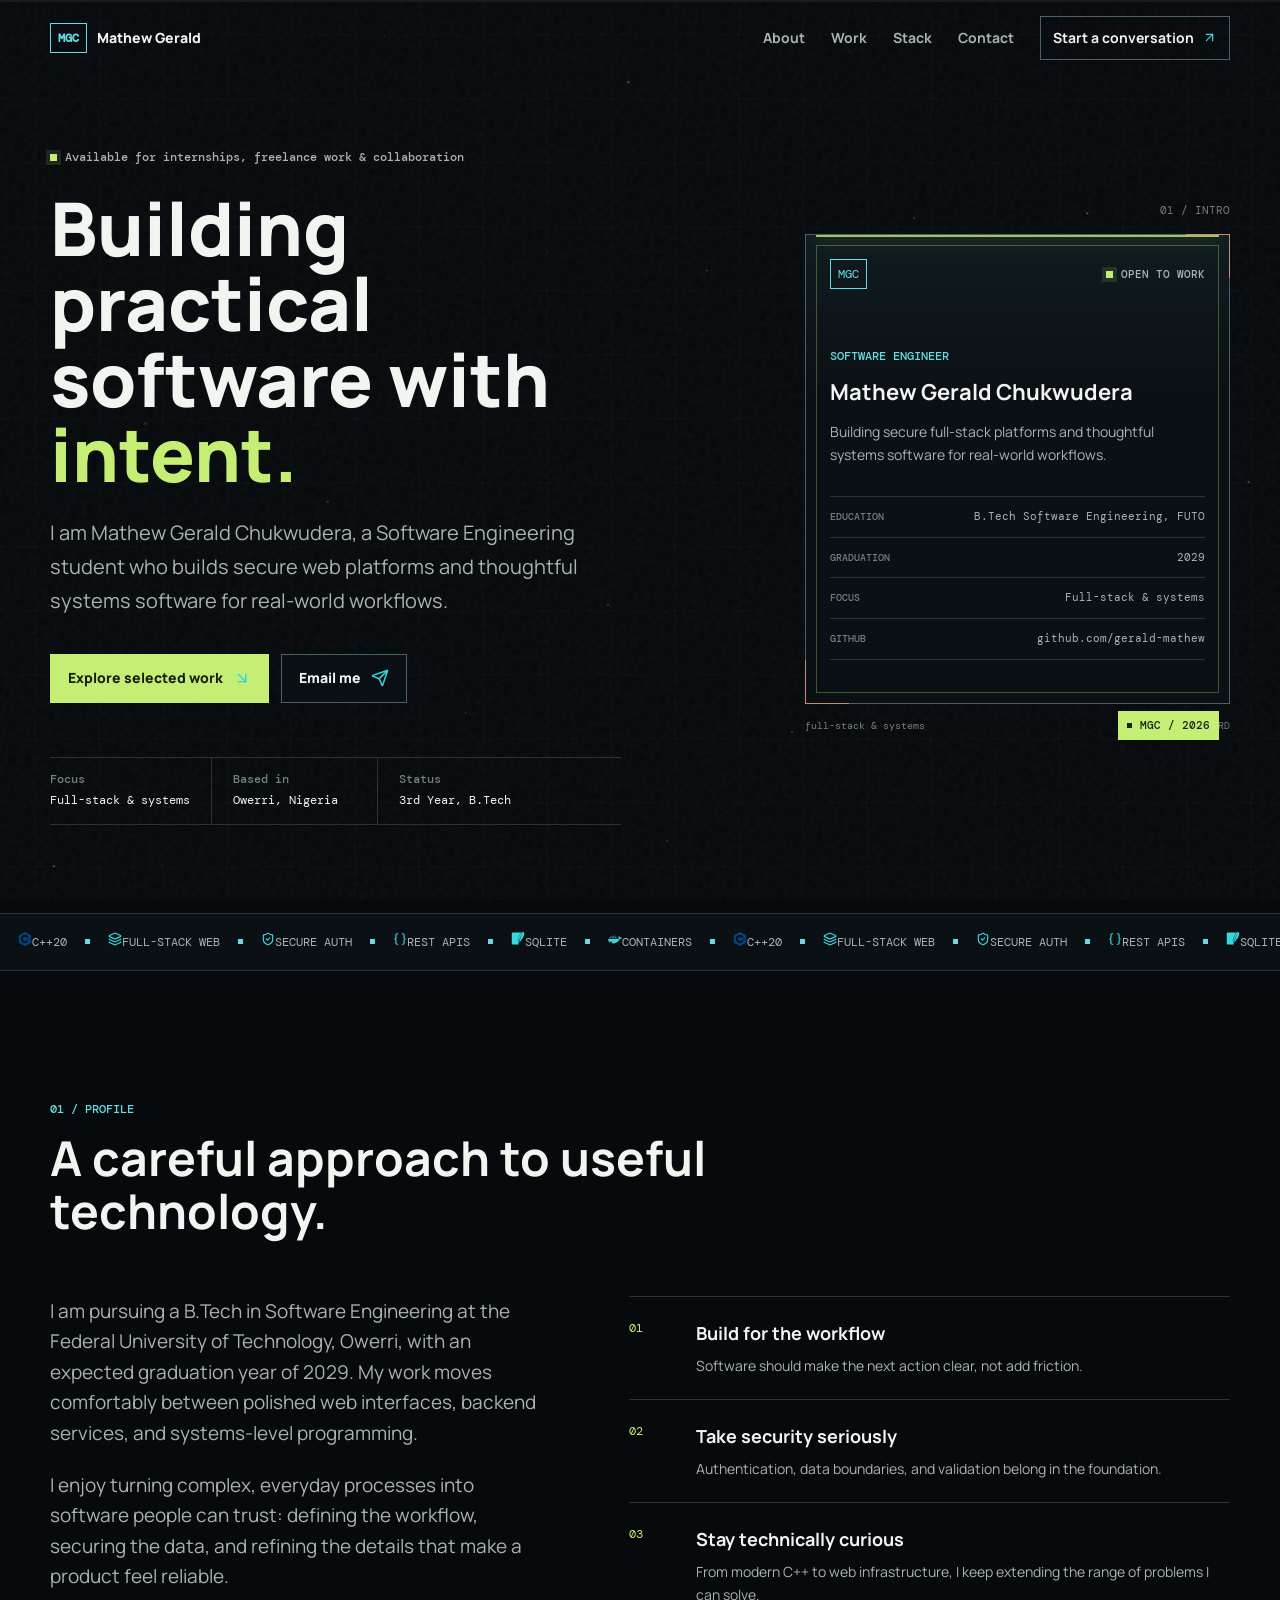
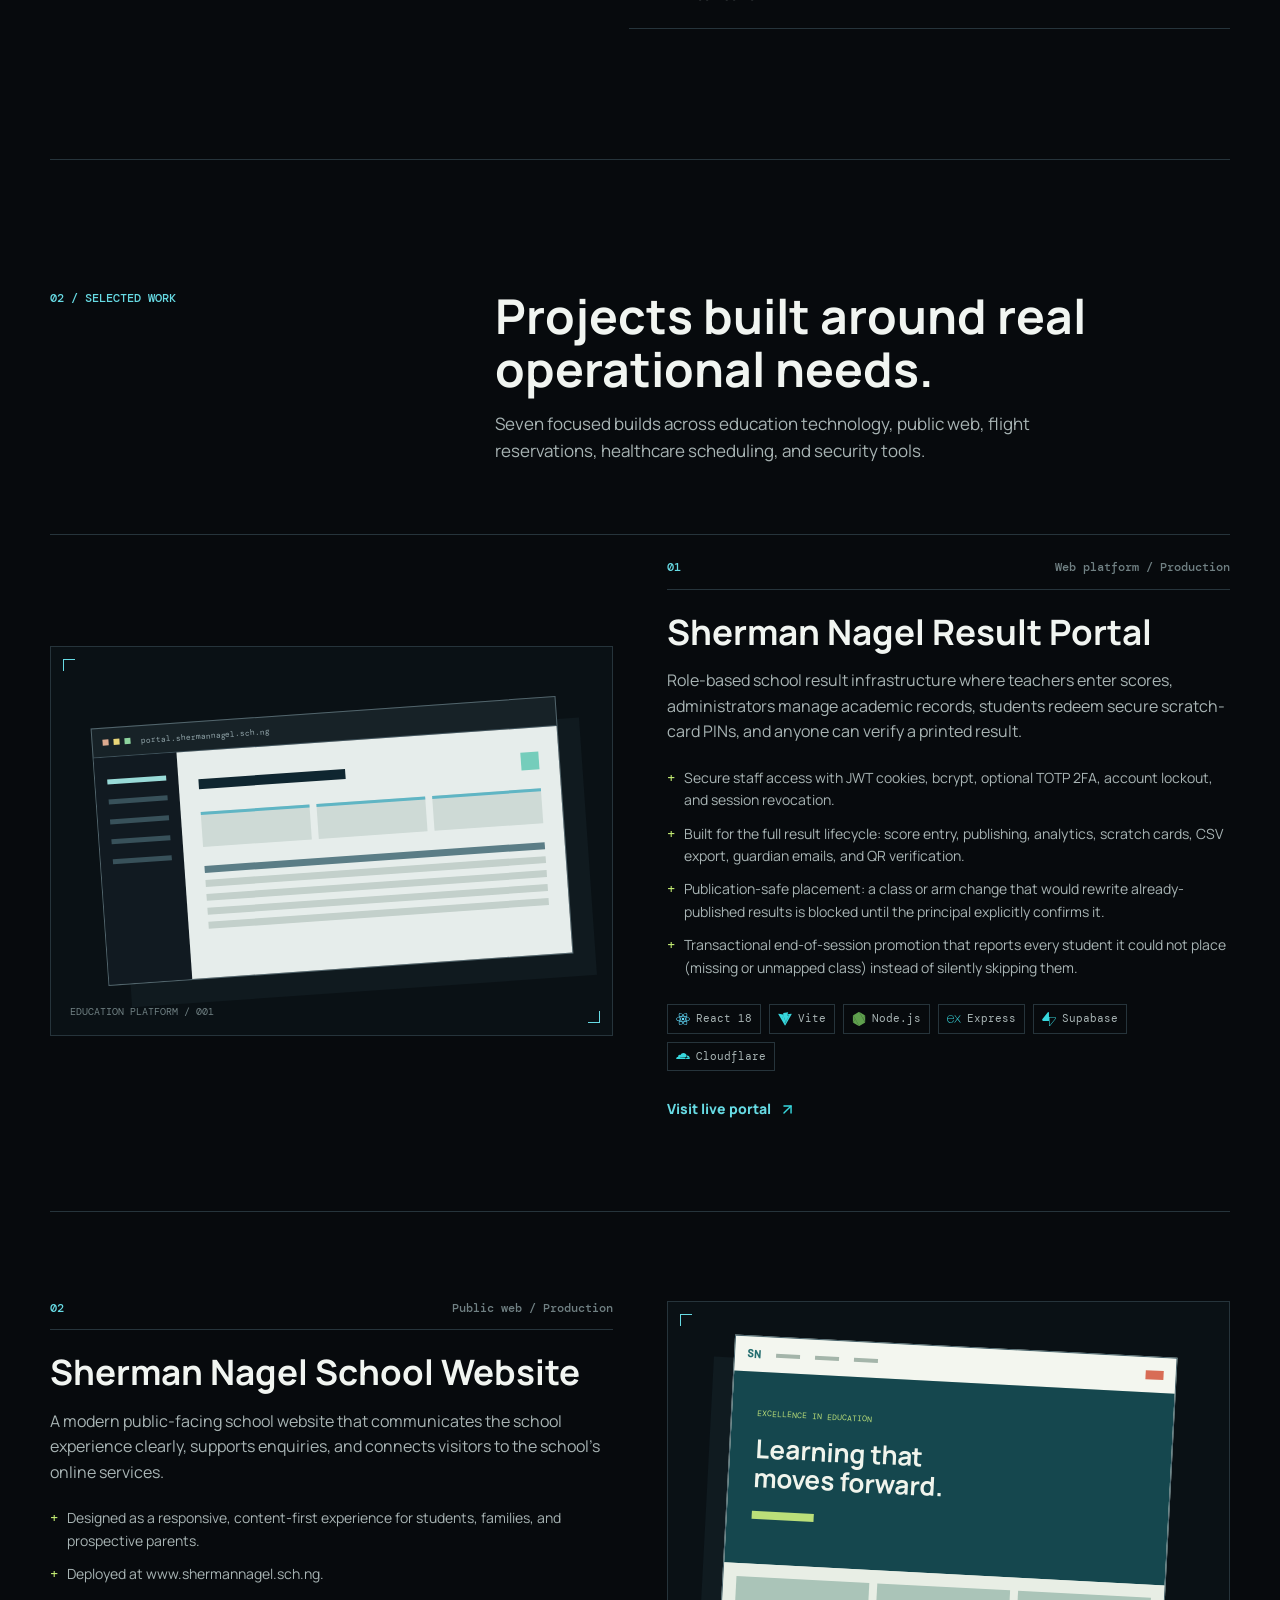
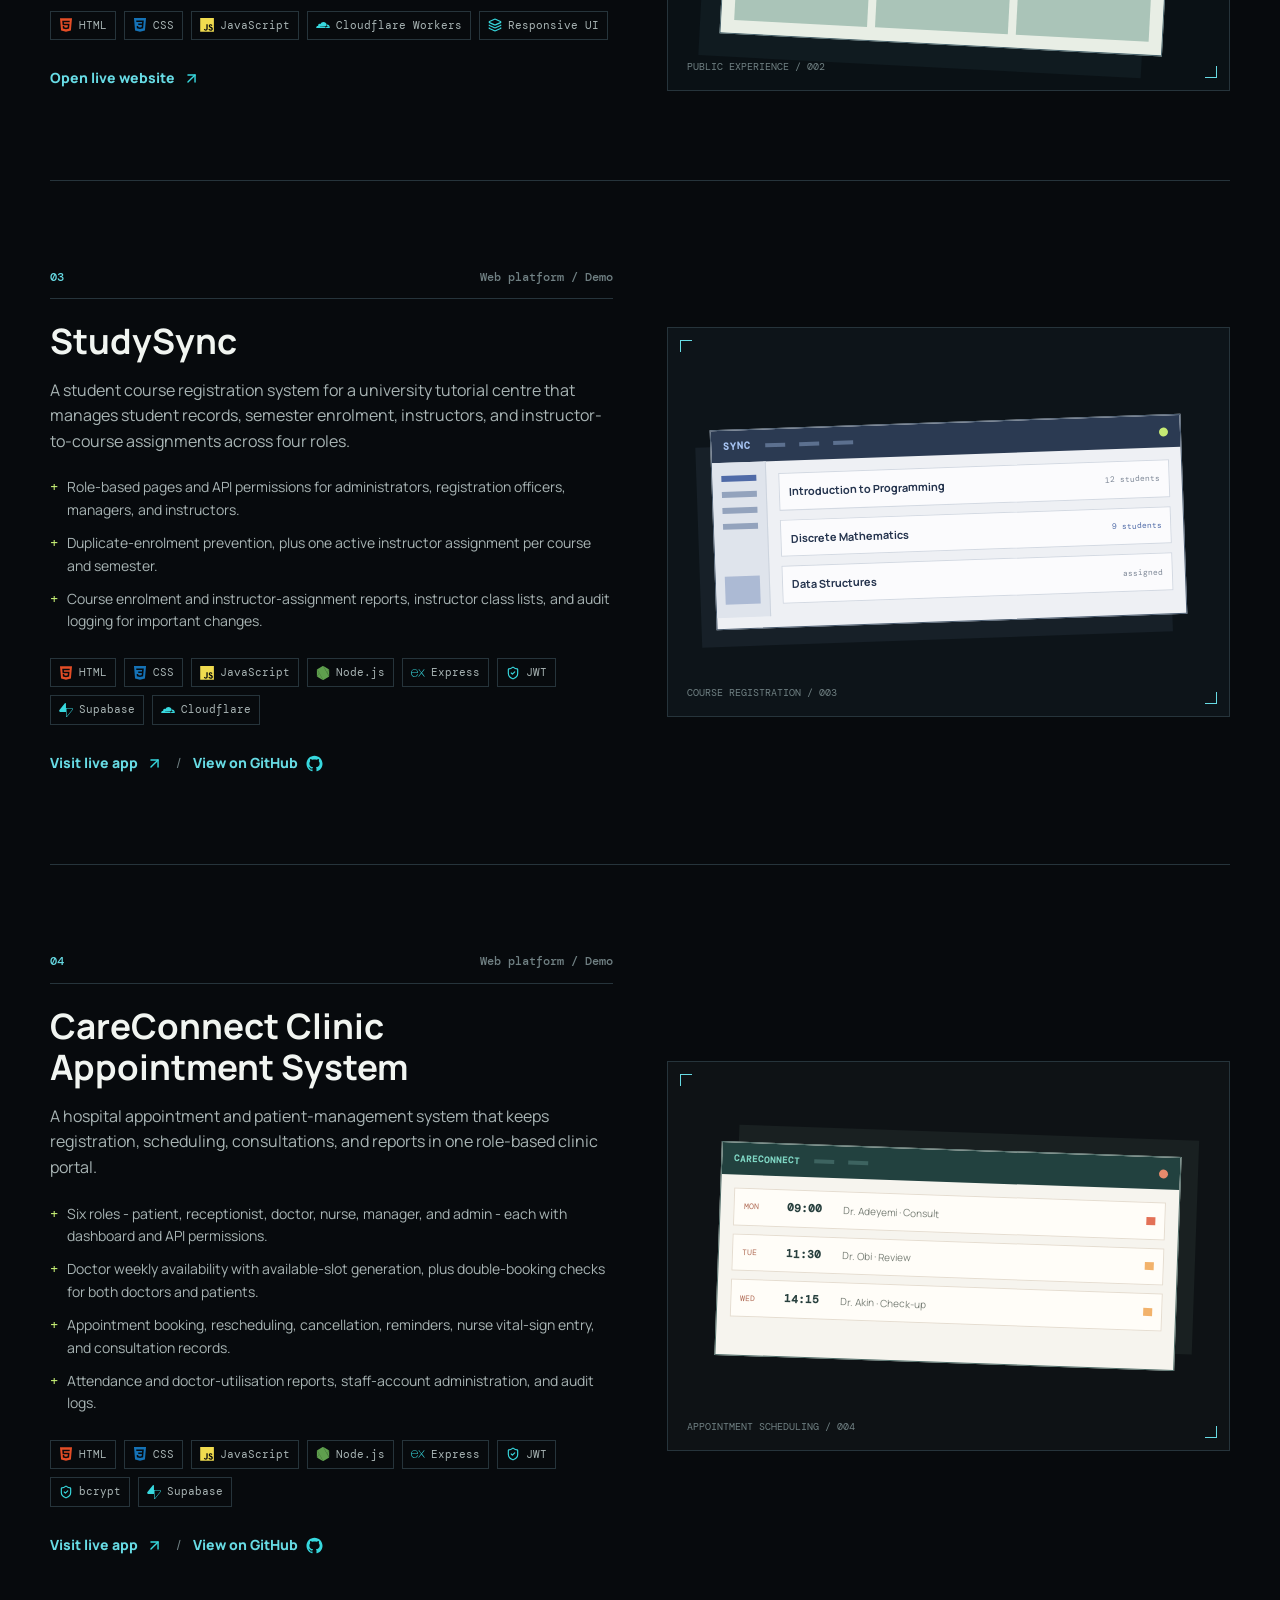
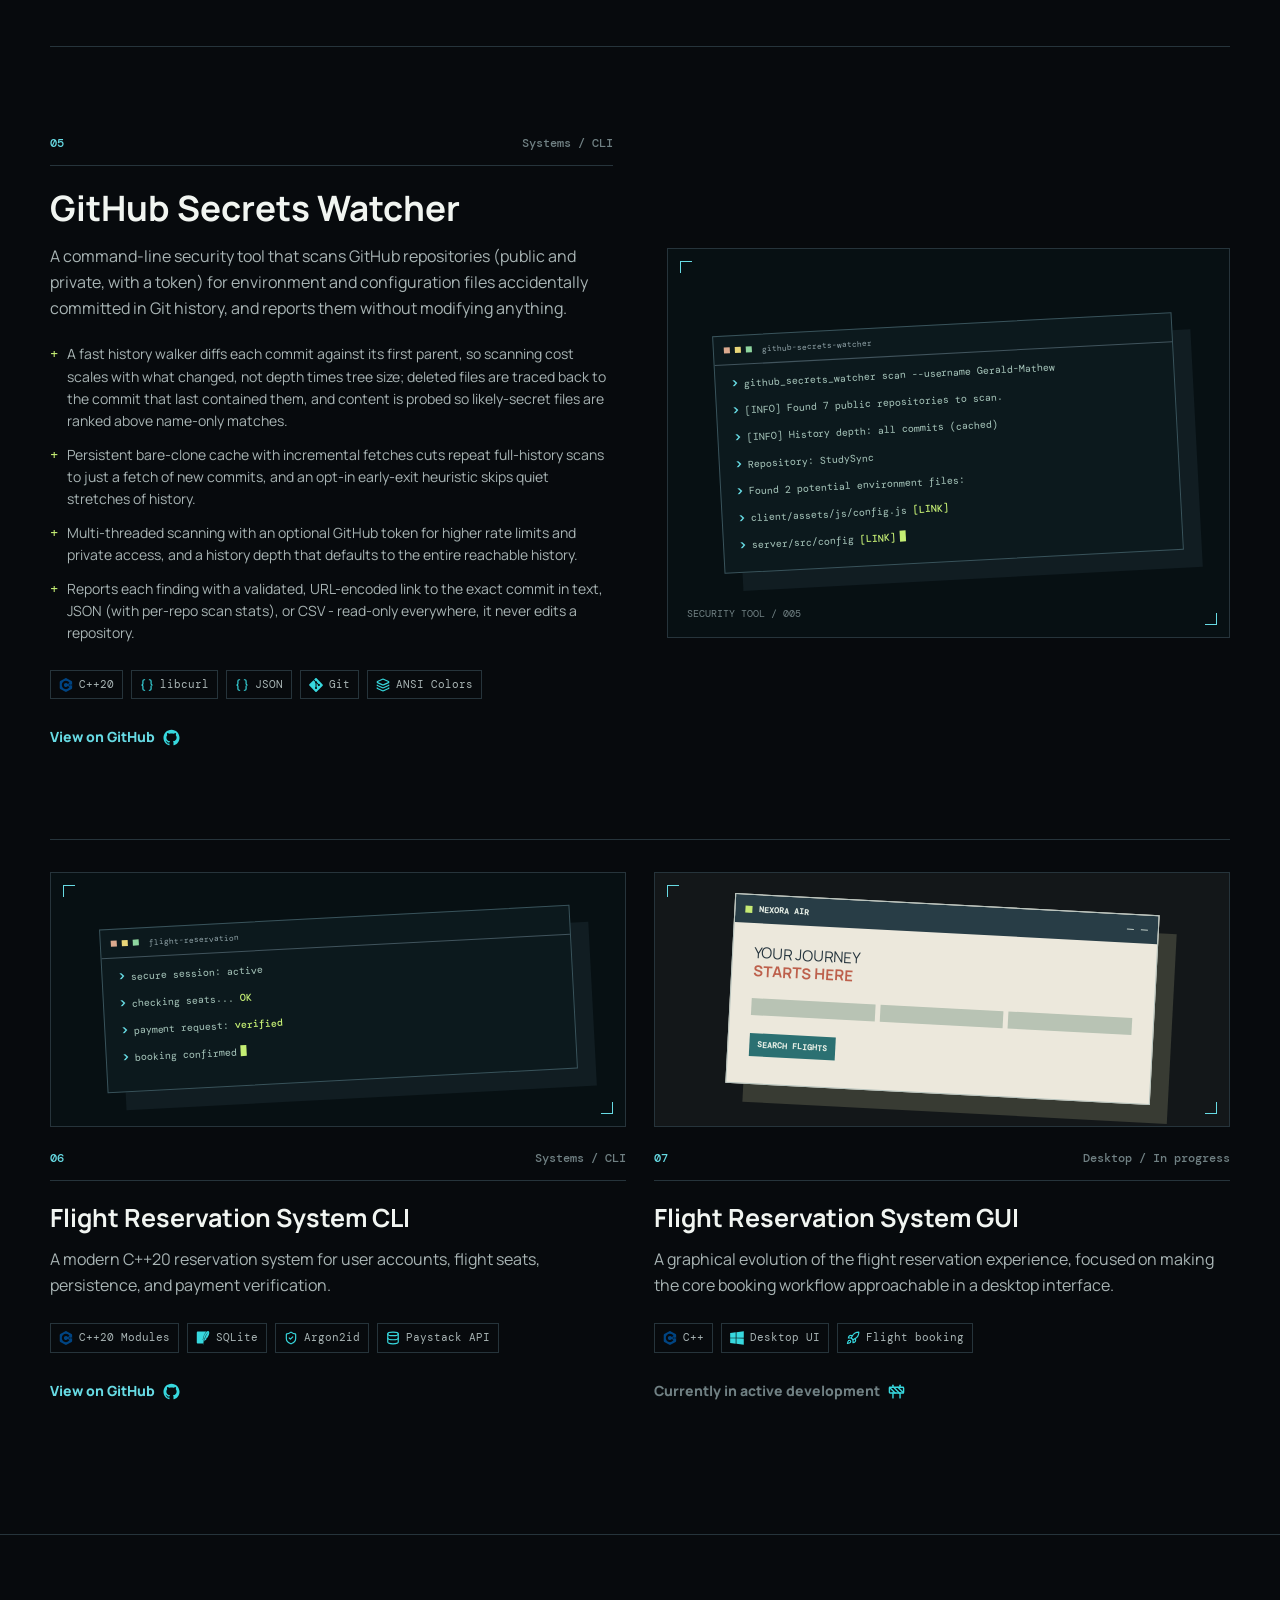
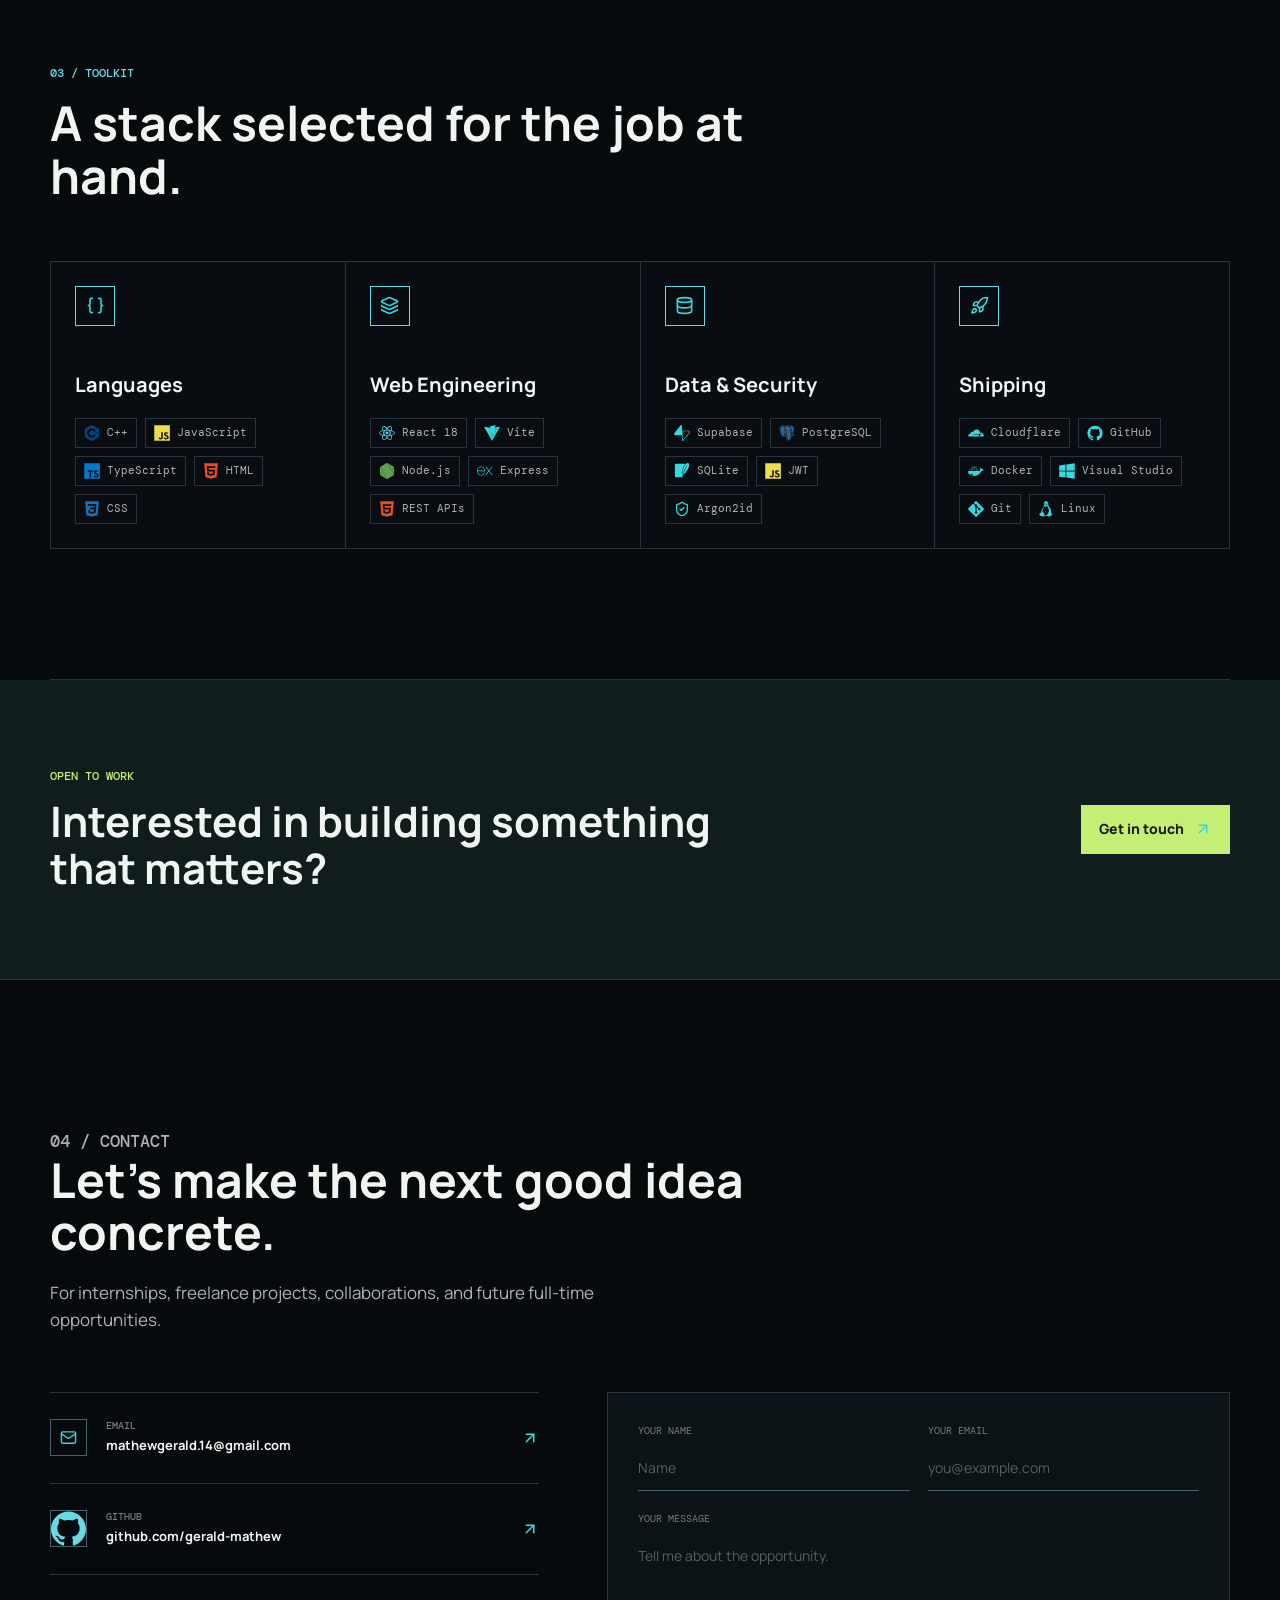
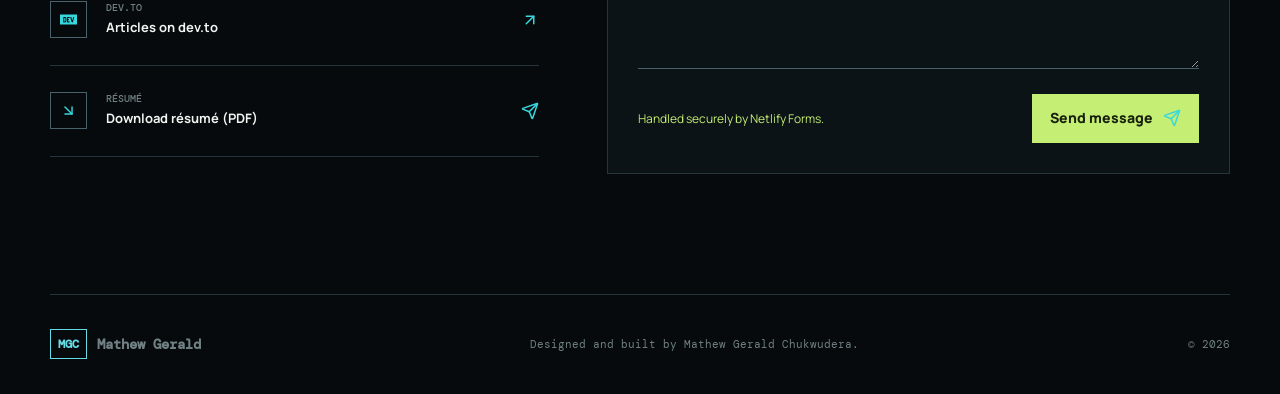
==== index.html @ 21192d13 "Use the full name in the author meta tag Set the author meta to Mathew Gerald Chukwudera across inde" ====
<!doctype html>
<html lang="en">
  <head>
    <title>Mathew Gerald Chukwudera | Software Engineer</title>
    <meta charset="UTF-8" />
    <meta name="viewport" content="width=device-width, initial-scale=1.0" />
    <meta name="description" content="Portfolio of Mathew Gerald Chukwudera, software engineering student and full-stack developer." />
    <meta name="theme-color" content="#070a0d" />
    <meta name="msapplication-TileColor" content="#070a0d">
    <meta name="author" content="Mathew Gerald Chukwudera">
    <meta name="robots" content="index,follow,max-image-preview:large">
    <meta name="keywords" content="Mathew Gerald, Mathew Gerald Chukwudera, Gerald Mathew, Gerald, Software Engineer, Full-Stack Developer, Web developer, Backend Developer, Frontend Developer, C++, JavaScript, TypeScript, React, Vite, Node.js, Express.js, PostgreSQL, Supabase, SQLite, Docker, Containers, HTML, CSS, Git, REST APIs, Portfolio, Resume, Contact, Nigeria, Owerri, FUTO">
    <meta property="og:site_name" content="Mathew Gerald">
    <meta property="og:type" content="website">
    <meta property="og:title" content="Mathew Gerald | Software Engineer">
    <meta property="og:description" content="Building fast, scalable and user-focused applications with modern technologies.">
    <meta property="og:url" content="https://gerald-mathew.netlify.app/">
    <meta name="application-name" content="Mathew Gerald">
    <meta name="apple-mobile-web-app-title" content="Mathew Gerald">
    <meta name="twitter:card" content="summary">
    <meta name="twitter:title" content="Mathew Gerald | Software Engineer">
    <meta name="twitter:description" content="Building fast, scalable and user-focused applications with modern technologies.">
    <link rel="preload" href="/assets/fonts/manrope-var.woff2" as="font" type="font/woff2" crossorigin />
    <link rel="preload" href="/assets/fonts/dm-mono-400.woff2" as="font" type="font/woff2" crossorigin />
    <link rel="stylesheet" href="/assets/style.css" />
    <link rel="icon" type="image/svg+xml" href="/assets/images/mgc-monogram.svg">
    <link rel="icon" type="image/x-icon" href="/assets/images/favicon.ico">
    <link rel="icon" type="image/png" sizes="32x32" href="/assets/images/favicon-32x32.png">
    <link rel="icon" type="image/png" sizes="16x16" href="/assets/images/favicon-16x16.png">
    <link rel="apple-touch-icon" sizes="180x180" href="/assets/images/apple-touch-icon.png">
    <link rel="manifest" href="site.webmanifest">
    <link rel="canonical" href="https://gerald-mathew.netlify.app/">
    <script type="application/ld+json">
    {
      "@context": "https://schema.org",
      "@graph": [
        {
          "@type": "WebSite",
          "@id": "https://gerald-mathew.netlify.app/#website",
          "url": "https://gerald-mathew.netlify.app/",
          "name": "Mathew Gerald",
          "alternateName": [
            "Mathew Gerald Chukwudera",
            "Gerald Mathew",
            "MGC",
            "Mathew Gerald Portfolio"
          ],
          "inLanguage": "en",
          "publisher": { "@id": "https://gerald-mathew.netlify.app/#person" }
        },
        {
          "@type": "ProfilePage",
          "@id": "https://gerald-mathew.netlify.app/#profilepage",
          "url": "https://gerald-mathew.netlify.app/",
          "name": "Mathew Gerald | Software Engineer",
          "isPartOf": { "@id": "https://gerald-mathew.netlify.app/#website" },
          "about": { "@id": "https://gerald-mathew.netlify.app/#person" },
          "mainEntity": { "@id": "https://gerald-mathew.netlify.app/#person" },
          "inLanguage": "en"
        },
        {
          "@type": "Person",
          "@id": "https://gerald-mathew.netlify.app/#person",
          "name": "Mathew Gerald Chukwudera",
          "alternateName": [ "Mathew Gerald", "Gerald Mathew", "MGC" ],
          "url": "https://gerald-mathew.netlify.app/",
          "jobTitle": "Full-Stack Web Developer",
          "description": "Full-stack web developer building fast, scalable, and user-focused web applications with modern technologies.",
          "email": "mailto:mathewgerald.14@gmail.com",
          "sameAs": [ "https://github.com/gerald-mathew", "https://dev.to/gerald-mathew" ],
          "knowsAbout": [
            "C++",
            "JavaScript",
            "TypeScript",
            "React",
            "Vite",
            "Node.js",
            "Express.js",
            "PostgreSQL",
            "Supabase",
            "Docker",
            "HTML",
            "CSS",
            "Git",
            "REST APIs"
          ]
        }
      ]
    }
    </script>
  </head>
  <body>
    <canvas class="signal-field" aria-hidden="true"></canvas>
    <div class="page-noise" aria-hidden="true"></div>
    <div class="scroll-progress" aria-hidden="true"><span></span></div>

    <header class="site-header" data-header>
      <nav class="nav-shell container" aria-label="Primary navigation">
        <a class="brand" href="#top">
          <span class="brand-mark">MGC</span><span class="brand-name">Mathew Gerald</span>
        </a>
        <button class="menu-toggle" type="button" aria-label="Open navigation" aria-expanded="false" aria-controls="nav-links" data-menu-toggle><img class="icon" src="/assets/icons/menu.svg" alt="" aria-hidden="true" /></button>
        <div class="nav-links" id="nav-links" data-nav-links>
          <a href="#about">About</a><a href="#work">Work</a><a href="#stack">Stack</a><a href="#contact">Contact</a>
          <a class="nav-cta" href="mailto:mathewgerald.14@gmail.com">Start a conversation <img class="icon" src="/assets/icons/arrow-up-right.svg" alt="" aria-hidden="true" /></a>
        </div>
      </nav>
    </header>

    <main id="top">
      <section class="hero container">
        <div class="hero-copy reveal">
          <p class="eyebrow"><span class="live-dot"></span> Available for internships, freelance work & collaboration</p>
          <h1>Building practical software with <span class="accent-text">intent.</span></h1>
          <p class="hero-lede">I am Mathew Gerald Chukwudera, a Software Engineering student who builds secure web platforms and thoughtful systems software for real-world workflows.</p>
          <div class="hero-actions">
            <a class="button button-primary" href="#work">Explore selected work <img class="icon" src="/assets/icons/arrow-down-right.svg" alt="" aria-hidden="true" /></a>
            <a class="button button-quiet" href="mailto:mathewgerald.14@gmail.com">Email me <img class="icon" src="/assets/icons/send.svg" alt="" aria-hidden="true" /></a>
          </div>
          <div class="hero-meta" aria-label="Professional summary">
            <div><span class="meta-label">Focus</span><span>Full-stack & systems</span></div>
            <div><span class="meta-label">Based in</span><span>Owerri, Nigeria</span></div>
            <div><span class="meta-label">Status</span><span>3rd Year, B.Tech</span></div>
          </div>
        </div>
        <div class="hero-visual reveal reveal-delay">
          <div class="visual-index" aria-hidden="true">01 / INTRO</div>
          <div class="profile-card">
            <div class="profile-card-top">
              <span class="profile-badge">MGC</span>
              <span class="profile-open"><span class="live-dot"></span> OPEN TO WORK</span>
            </div>
            <div class="profile-card-main">
              <p class="profile-role">SOFTWARE ENGINEER</p>
              <h2 class="profile-name">Mathew Gerald Chukwudera</h2>
              <p class="profile-desc">Building secure full-stack platforms and thoughtful systems software for real-world workflows.</p>
            </div>
            <dl class="profile-facts">
              <div><dt>EDUCATION</dt><dd>B.Tech Software Engineering, FUTO</dd></div>
              <div><dt>GRADUATION</dt><dd>2029</dd></div>
              <div><dt>FOCUS</dt><dd>Full-stack & systems</dd></div>
              <div><dt>GITHUB</dt><dd>github.com/gerald-mathew</dd></div>
            </dl>
            <span class="profile-scan" aria-hidden="true"></span>
          </div>
          <div class="profile-tag"><span class="tag-dot"></span> MGC / 2026</div>
          <div class="visual-caption" aria-hidden="true"><span>full-stack & systems</span><span>INTRO / CARD</span></div>
          <div class="signal-corner signal-corner-one" aria-hidden="true"></div><div class="signal-corner signal-corner-two" aria-hidden="true"></div>
        </div>
      </section>

      <section class="ticker" aria-label="Core skills">
        <div class="ticker-track">
          <span><img class="icon" src="/assets/icons/cplusplus-plain.svg" alt="" aria-hidden="true" />C++20</span><b></b><span><img class="icon" src="/assets/icons/layers-3.svg" alt="" aria-hidden="true" />FULL-STACK WEB</span><b></b><span><img class="icon" src="/assets/icons/shield-check.svg" alt="" aria-hidden="true" />SECURE AUTH</span><b></b><span><img class="icon" src="/assets/icons/braces.svg" alt="" aria-hidden="true" />REST APIS</span><b></b><span><img class="icon" src="/assets/icons/sqlite-plain.svg" alt="" aria-hidden="true" />SQLITE</span><b></b><span><img class="icon" src="/assets/icons/docker-plain.svg" alt="" aria-hidden="true" />CONTAINERS</span><b></b>
          <span><img class="icon" src="/assets/icons/cplusplus-plain.svg" alt="" aria-hidden="true" />C++20</span><b></b><span><img class="icon" src="/assets/icons/layers-3.svg" alt="" aria-hidden="true" />FULL-STACK WEB</span><b></b><span><img class="icon" src="/assets/icons/shield-check.svg" alt="" aria-hidden="true" />SECURE AUTH</span><b></b><span><img class="icon" src="/assets/icons/braces.svg" alt="" aria-hidden="true" />REST APIS</span><b></b><span><img class="icon" src="/assets/icons/sqlite-plain.svg" alt="" aria-hidden="true" />SQLITE</span><b></b><span><img class="icon" src="/assets/icons/docker-plain.svg" alt="" aria-hidden="true" />CONTAINERS</span><b></b>
        </div>
      </section>

      <section class="about section container" id="about">
        <div class="section-heading reveal"><p class="section-kicker">01 / PROFILE</p><h2>A careful approach to useful technology.</h2></div>
        <div class="about-grid">
          <div class="about-body reveal">
            <p>I am pursuing a B.Tech in Software Engineering at the Federal University of Technology, Owerri, with an expected graduation year of 2029. My work moves comfortably between polished web interfaces, backend services, and systems-level programming.</p>
            <p>I enjoy turning complex, everyday processes into software people can trust: defining the workflow, securing the data, and refining the details that make a product feel reliable.</p>
          </div>
          <div class="principles reveal reveal-delay">
            <article><span class="principle-number">01</span><h3>Build for the workflow</h3><p>Software should make the next action clear, not add friction.</p></article>
            <article><span class="principle-number">02</span><h3>Take security seriously</h3><p>Authentication, data boundaries, and validation belong in the foundation.</p></article>
            <article><span class="principle-number">03</span><h3>Stay technically curious</h3><p>From modern C++ to web infrastructure, I keep extending the range of problems I can solve.</p></article>
          </div>
        </div>
      </section>

      <section class="work section" id="work"><div class="container">
        <div class="section-heading work-heading reveal"><p class="section-kicker">02 / SELECTED WORK</p><h2>Projects built around real operational needs.</h2><p>Seven focused builds across education technology, public web, flight reservations, healthcare scheduling, and security tools.</p></div>
        <div class="project-list">
          <article class="project project-featured reveal">
            <div class="project-display portal-display" aria-hidden="true">
              <div class="browser-shell"><div class="browser-bar"><span></span><span></span><span></span><em>portal.shermannagel.sch.ng</em></div><div class="portal-screen"><div class="portal-side"><i></i><i></i><i></i><i></i><i></i></div><div class="portal-content"><div class="screen-heading"><span></span><b></b></div><div class="screen-metrics"><i></i><i></i><i></i></div><div class="screen-table"><i></i><i></i><i></i><i></i><i></i></div></div></div></div><span class="display-note">EDUCATION PLATFORM / 001</span>
            </div>
            <div class="project-copy">
              <div class="project-topline"><span>01</span><span>Web platform / Production</span></div><h3>Sherman Nagel Result Portal</h3>
              <p>Role-based school result infrastructure where teachers enter scores, administrators manage academic records, students redeem secure scratch-card PINs, and anyone can verify a printed result.</p>
              <ul class="project-points"><li>Secure staff access with JWT cookies, bcrypt, optional TOTP 2FA, account lockout, and session revocation.</li><li>Built for the full result lifecycle: score entry, publishing, analytics, scratch cards, CSV export, guardian emails, and QR verification.</li><li>Publication-safe placement: a class or arm change that would rewrite already-published results is blocked until the principal explicitly confirms it.</li><li>Transactional end-of-session promotion that reports every student it could not place (missing or unmapped class) instead of silently skipping them.</li></ul>
              <div class="tech-list"><span><img class="icon" src="/assets/icons/react-original.svg" alt="" aria-hidden="true" />React 18</span><span><img class="icon" src="/assets/icons/vitejs-plain.svg" alt="" aria-hidden="true" />Vite</span><span><img class="icon" src="/assets/icons/nodejs-plain.svg" alt="" aria-hidden="true" />Node.js</span><span><img class="icon" src="/assets/icons/express-original.svg" alt="" aria-hidden="true" />Express</span><span><img class="icon" src="/assets/icons/supabase-plain.svg" alt="" aria-hidden="true" />Supabase</span><span><img class="icon" src="/assets/icons/cloudflare-plain.svg" alt="" aria-hidden="true" />Cloudflare</span></div>
              <a class="project-link" href="https://portal.shermannagel.sch.ng" target="_blank" rel="noreferrer">Visit live portal <img class="icon" src="/assets/icons/arrow-up-right.svg" alt="" aria-hidden="true" /></a>
            </div>
          </article>

          <article class="project project-reverse reveal">
            <div class="project-copy">
              <div class="project-topline"><span>02</span><span>Public web / Production</span></div><h3>Sherman Nagel School Website</h3>
              <p>A modern public-facing school website that communicates the school experience clearly, supports enquiries, and connects visitors to the school's online services.</p>
              <ul class="project-points"><li>Designed as a responsive, content-first experience for students, families, and prospective parents.</li><li>Deployed at www.shermannagel.sch.ng.</li></ul>
              <div class="tech-list"><span><img class="icon" src="/assets/icons/html5-plain.svg" alt="" aria-hidden="true" />HTML</span><span><img class="icon" src="/assets/icons/css3-plain.svg" alt="" aria-hidden="true" />CSS</span><span><img class="icon" src="/assets/icons/javascript-plain.svg" alt="" aria-hidden="true" />JavaScript</span><span><img class="icon" src="/assets/icons/cloudflare-plain.svg" alt="" aria-hidden="true" />Cloudflare Workers</span><span><img class="icon" src="/assets/icons/layers-3.svg" alt="" aria-hidden="true" />Responsive UI</span></div>
              <a class="project-link" href="https://www.shermannagel.sch.ng" target="_blank" rel="noreferrer">Open live website <img class="icon" src="/assets/icons/arrow-up-right.svg" alt="" aria-hidden="true" /></a>
            </div>
            <div class="project-display website-display" aria-hidden="true"><div class="site-window"><div class="site-nav"><b>SN</b><i></i><i></i><i></i><span></span></div><div class="site-hero-ui"><small>EXCELLENCE IN EDUCATION</small><strong>Learning that<br />moves forward.</strong><em></em></div><div class="site-cards"><i></i><i></i><i></i></div></div><span class="display-note">PUBLIC EXPERIENCE / 002</span>
            </div>
          </article>

          <article class="project project-reverse reveal">
            <div class="project-copy">
              <div class="project-topline"><span>03</span><span>Web platform / Demo</span></div><h3>StudySync</h3>
              <p>A student course registration system for a university tutorial centre that manages student records, semester enrolment, instructors, and instructor-to-course assignments across four roles.</p>
              <ul class="project-points"><li>Role-based pages and API permissions for administrators, registration officers, managers, and instructors.</li><li>Duplicate-enrolment prevention, plus one active instructor assignment per course and semester.</li><li>Course enrolment and instructor-assignment reports, instructor class lists, and audit logging for important changes.</li></ul>
              <div class="tech-list"><span><img class="icon" src="/assets/icons/html5-plain.svg" alt="" aria-hidden="true" />HTML</span><span><img class="icon" src="/assets/icons/css3-plain.svg" alt="" aria-hidden="true" />CSS</span><span><img class="icon" src="/assets/icons/javascript-plain.svg" alt="" aria-hidden="true" />JavaScript</span><span><img class="icon" src="/assets/icons/nodejs-plain.svg" alt="" aria-hidden="true" />Node.js</span><span><img class="icon" src="/assets/icons/express-original.svg" alt="" aria-hidden="true" />Express</span><span><img class="icon" src="/assets/icons/shield-check.svg" alt="" aria-hidden="true" />JWT</span><span><img class="icon" src="/assets/icons/supabase-plain.svg" alt="" aria-hidden="true" />Supabase</span><span><img class="icon" src="/assets/icons/cloudflare-plain.svg" alt="" aria-hidden="true" />Cloudflare</span></div>
              <div class="project-links">
                <a class="project-link" href="https://studysync.gerald-mathew.workers.dev" target="_blank" rel="noreferrer">Visit live app <img class="icon" src="/assets/icons/arrow-up-right.svg" alt="" aria-hidden="true" /></a>
                <a class="project-link" href="https://github.com/gerald-mathew/studysync" target="_blank" rel="noreferrer">View on GitHub <img class="icon" src="/assets/icons/github-original.svg" alt="" aria-hidden="true" /></a>
              </div>
            </div>
            <div class="project-display studysync-display" aria-hidden="true">
              <div class="course-window">
                <div class="course-top"><span>SYNC</span><i></i><i></i><i></i><em></em></div>
                <div class="course-body">
                  <div class="course-side"><i></i><i></i><i></i><i></i><i></i></div>
                  <div class="course-list">
                    <div><b>Introduction to Programming</b><em>12 students</em></div>
                    <div><b>Discrete Mathematics</b><em>9 students</em></div>
                    <div><b>Data Structures</b><em>assigned</em></div>
                  </div>
                </div>
              </div>
              <span class="display-note">COURSE REGISTRATION / 003</span>
            </div>
          </article>

          <article class="project project-reverse reveal reveal-delay">
            <div class="project-copy">
              <div class="project-topline"><span>04</span><span>Web platform / Demo</span></div><h3>CareConnect Clinic Appointment System</h3>
              <p>A hospital appointment and patient-management system that keeps registration, scheduling, consultations, and reports in one role-based clinic portal.</p>
              <ul class="project-points"><li>Six roles - patient, receptionist, doctor, nurse, manager, and admin - each with dashboard and API permissions.</li><li>Doctor weekly availability with available-slot generation, plus double-booking checks for both doctors and patients.</li><li>Appointment booking, rescheduling, cancellation, reminders, nurse vital-sign entry, and consultation records.</li><li>Attendance and doctor-utilisation reports, staff-account administration, and audit logs.</li></ul>
              <div class="tech-list"><span><img class="icon" src="/assets/icons/html5-plain.svg" alt="" aria-hidden="true" />HTML</span><span><img class="icon" src="/assets/icons/css3-plain.svg" alt="" aria-hidden="true" />CSS</span><span><img class="icon" src="/assets/icons/javascript-plain.svg" alt="" aria-hidden="true" />JavaScript</span><span><img class="icon" src="/assets/icons/nodejs-plain.svg" alt="" aria-hidden="true" />Node.js</span><span><img class="icon" src="/assets/icons/express-original.svg" alt="" aria-hidden="true" />Express</span><span><img class="icon" src="/assets/icons/shield-check.svg" alt="" aria-hidden="true" />JWT</span><span><img class="icon" src="/assets/icons/shield-check.svg" alt="" aria-hidden="true" />bcrypt</span><span><img class="icon" src="/assets/icons/supabase-plain.svg" alt="" aria-hidden="true" />Supabase</span></div>
              <div class="project-links">
                <a class="project-link" href="https://ccas-website.gerald-mathew.workers.dev" target="_blank" rel="noreferrer">Visit live app <img class="icon" src="/assets/icons/arrow-up-right.svg" alt="" aria-hidden="true" /></a>
                <a class="project-link" href="https://github.com/gerald-mathew/ccas-website" target="_blank" rel="noreferrer">View on GitHub <img class="icon" src="/assets/icons/github-original.svg" alt="" aria-hidden="true" /></a>
              </div>
            </div>
            <div class="project-display careconnect-display" aria-hidden="true">
              <div class="clinic-window">
                <div class="clinic-top"><span>CARECONNECT</span><i></i><i></i><em></em></div>
                <div class="clinic-body">
                  <div class="clinic-slot"><small>MON</small><b>09:00</b><em>Dr. Adeyemi · Consult</em><i></i></div>
                  <div class="clinic-slot"><small>TUE</small><b>11:30</b><em>Dr. Obi · Review</em><i></i></div>
                  <div class="clinic-slot"><small>WED</small><b>14:15</b><em>Dr. Akin · Check-up</em><i></i></div>
                </div>
              </div>
              <span class="display-note">APPOINTMENT SCHEDULING / 004</span>
            </div>
          </article>

          <article class="project project-reverse reveal">
            <div class="project-copy">
              <div class="project-topline"><span>05</span><span>Systems / CLI</span></div><h3>GitHub Secrets Watcher</h3>
              <p>A command-line security tool that scans GitHub repositories (public and private, with a token) for environment and configuration files accidentally committed in Git history, and reports them without modifying anything.</p>
              <ul class="project-points"><li>A fast history walker diffs each commit against its first parent, so scanning cost scales with what changed, not depth times tree size; deleted files are traced back to the commit that last contained them, and content is probed so likely-secret files are ranked above name-only matches.</li><li>Persistent bare-clone cache with incremental fetches cuts repeat full-history scans to just a fetch of new commits, and an opt-in early-exit heuristic skips quiet stretches of history.</li><li>Multi-threaded scanning with an optional GitHub token for higher rate limits and private access, and a history depth that defaults to the entire reachable history.</li><li>Reports each finding with a validated, URL-encoded link to the exact commit in text, JSON (with per-repo scan stats), or CSV - read-only everywhere, it never edits a repository.</li></ul>
              <div class="tech-list"><span><img class="icon" src="/assets/icons/cplusplus-plain.svg" alt="" aria-hidden="true" />C++20</span><span><img class="icon" src="/assets/icons/braces.svg" alt="" aria-hidden="true" />libcurl</span><span><img class="icon" src="/assets/icons/braces.svg" alt="" aria-hidden="true" />JSON</span><span><img class="icon" src="/assets/icons/git-plain.svg" alt="" aria-hidden="true" />Git</span><span><img class="icon" src="/assets/icons/layers-3.svg" alt="" aria-hidden="true" />ANSI Colors</span></div>
              <a class="project-link" href="https://github.com/gerald-mathew/github-secrets-watcher" target="_blank" rel="noreferrer">View on GitHub <img class="icon" src="/assets/icons/github-original.svg" alt="" aria-hidden="true" /></a>
            </div>
            <div class="project-display cli-display" aria-hidden="true">
              <div class="terminal-window">
                <div class="terminal-bar"><span></span><span></span><span></span><em>github-secrets-watcher</em></div>
                <p><b>></b> github_secrets_watcher scan --username Gerald-Mathew</p>
                <p><b>></b> [INFO] Found 7 public repositories to scan.</p>
                <p><b>></b> [INFO] History depth: all commits (cached)</p>
                <p><b>></b> Repository: StudySync</p>
                <p><b>></b>   Found 2 potential environment files:</p>
                <p><b>></b>     client/assets/js/config.js <strong>[LINK]</strong></p>
                <p><b>></b>     server/src/config <strong>[LINK]</strong><span class="cursor"></span></p>
              </div>
              <span class="display-note">SECURITY TOOL / 005</span>
            </div>
          </article>

          <div class="project-pair">
            <article class="project compact-project reveal">
              <div class="project-display cli-display" aria-hidden="true">
                <div class="terminal-window">
                  <div class="terminal-bar"><span></span><span></span><span></span><em>flight-reservation</em></div>
                  <p><b>></b> secure session: active</p>
                  <p><b>></b> checking seats... <strong>OK</strong></p>
                  <p><b>></b> payment request: <strong>verified</strong></p>
                  <p><b>></b> booking confirmed<span class="cursor"></span></p>
                </div>
              </div>
              <div class="project-copy">
                <div class="project-topline"><span>06</span><span>Systems / CLI</span></div>
                <h3>Flight Reservation System CLI</h3>
                <p>A modern C++20 reservation system for user accounts, flight seats, persistence, and payment verification.</p>
                <div class="tech-list"><span><img class="icon" src="/assets/icons/cplusplus-plain.svg" alt="" aria-hidden="true" />C++20 Modules</span><span><img class="icon" src="/assets/icons/sqlite-plain.svg" alt="" aria-hidden="true" />SQLite</span><span><img class="icon" src="/assets/icons/shield-check.svg" alt="" aria-hidden="true" />Argon2id</span><span><img class="icon" src="/assets/icons/database.svg" alt="" aria-hidden="true" />Paystack API</span></div>
                <a class="project-link" href="https://github.com/gerald-mathew/FlightReservation-CLI" target="_blank" rel="noreferrer">View on GitHub <img class="icon" src="/assets/icons/github-original.svg" alt="" aria-hidden="true" /></a>
              </div>
            </article>

            <article class="project compact-project reveal reveal-delay">
              <div class="project-display gui-display" aria-hidden="true">
                <div class="app-window">
                  <div class="app-titlebar"><span></span><b>NEXORA AIR</b><i></i><i></i></div>
                  <div class="app-content"><p>YOUR JOURNEY<br /><strong>STARTS HERE</strong></p><div><i></i><i></i><i></i></div><b>SEARCH FLIGHTS</b></div>
                </div>
              </div>
              <div class="project-copy">
                <div class="project-topline"><span>07</span><span>Desktop / In progress</span></div>
                <h3>Flight Reservation System GUI</h3>
                <p>A graphical evolution of the flight reservation experience, focused on making the core booking workflow approachable in a desktop interface.</p>
                <div class="tech-list"><span><img class="icon" src="/assets/icons/cplusplus-plain.svg" alt="" aria-hidden="true" />C++</span><span><img class="icon" src="/assets/icons/windows8-original.svg" alt="" aria-hidden="true" />Desktop UI</span><span><img class="icon" src="/assets/icons/rocket.svg" alt="" aria-hidden="true" />Flight booking</span></div>
                <span class="project-link project-link-muted">Currently in active development <img class="icon" src="/assets/icons/construction.svg" alt="" aria-hidden="true" /></span>
              </div>
            </article>
          </div>
        </div>
        </div>
      </section>

      <section class="stack section container" id="stack">
        <div class="section-heading reveal"><p class="section-kicker">03 / TOOLKIT</p><h2>A stack selected for the job at hand.</h2></div>
        <div class="stack-grid">
          <article class="skill-group reveal"><div class="skill-icon"><img class="icon" src="/assets/icons/braces.svg" alt="" aria-hidden="true" /></div><h3>Languages</h3><div class="skill-tags" aria-label="Languages"><span><img class="icon" src="/assets/icons/cplusplus-plain.svg" alt="" aria-hidden="true" />C++</span><span><img class="icon" src="/assets/icons/javascript-plain.svg" alt="" aria-hidden="true" />JavaScript</span><span><img class="icon" src="/assets/icons/typescript-plain.svg" alt="" aria-hidden="true" />TypeScript</span><span><img class="icon" src="/assets/icons/html5-plain.svg" alt="" aria-hidden="true" />HTML</span><span><img class="icon" src="/assets/icons/css3-plain.svg" alt="" aria-hidden="true" />CSS</span></div></article>
          <article class="skill-group reveal reveal-delay"><div class="skill-icon"><img class="icon" src="/assets/icons/layers-3.svg" alt="" aria-hidden="true" /></div><h3>Web Engineering</h3><div class="skill-tags" aria-label="Web engineering technologies"><span><img class="icon" src="/assets/icons/react-original.svg" alt="" aria-hidden="true" />React 18</span><span><img class="icon" src="/assets/icons/vitejs-plain.svg" alt="" aria-hidden="true" />Vite</span><span><img class="icon" src="/assets/icons/nodejs-plain.svg" alt="" aria-hidden="true" />Node.js</span><span><img class="icon" src="/assets/icons/express-original.svg" alt="" aria-hidden="true" />Express</span><span><img class="icon" src="/assets/icons/html5-plain.svg" alt="" aria-hidden="true" />REST APIs</span></div></article>
          <article class="skill-group reveal reveal-delay-2"><div class="skill-icon"><img class="icon" src="/assets/icons/database.svg" alt="" aria-hidden="true" /></div><h3>Data & Security</h3><div class="skill-tags" aria-label="Data and security technologies"><span><img class="icon" src="/assets/icons/supabase-plain.svg" alt="" aria-hidden="true" />Supabase</span><span><img class="icon" src="/assets/icons/postgresql-plain.svg" alt="" aria-hidden="true" />PostgreSQL</span><span><img class="icon" src="/assets/icons/sqlite-plain.svg" alt="" aria-hidden="true" />SQLite</span><span><img class="icon" src="/assets/icons/javascript-plain.svg" alt="" aria-hidden="true" />JWT</span><span><img class="icon" src="/assets/icons/shield-check.svg" alt="" aria-hidden="true" />Argon2id</span></div></article>
          <article class="skill-group reveal reveal-delay-3"><div class="skill-icon"><img class="icon" src="/assets/icons/rocket.svg" alt="" aria-hidden="true" /></div><h3>Shipping</h3><div class="skill-tags" aria-label="Shipping tools"><span><img class="icon" src="/assets/icons/cloudflare-plain.svg" alt="" aria-hidden="true" />Cloudflare</span><span><img class="icon" src="/assets/icons/github-original.svg" alt="" aria-hidden="true" />GitHub</span><span><img class="icon" src="/assets/icons/docker-plain.svg" alt="" aria-hidden="true" />Docker</span><span><img class="icon" src="/assets/icons/windows8-original.svg" alt="" aria-hidden="true" />Visual Studio</span><span><img class="icon" src="/assets/icons/git-plain.svg" alt="" aria-hidden="true" />Git</span><span><img class="icon" src="/assets/icons/linux-plain.svg" alt="" aria-hidden="true" />Linux</span></div></article>
        </div>
      </section>

      <section class="availability">
        <div class="container availability-inner reveal">
          <div><span class="availability-marker">OPEN TO WORK</span><h2>Interested in building something that matters?</h2></div>
          <a class="button button-primary" href="mailto:mathewgerald.14@gmail.com?subject=Let%27s%20work%20together">Get in touch <img class="icon" src="/assets/icons/arrow-up-right.svg" alt="" aria-hidden="true" /></a>
        </div>
      </section>

      <section class="contact section container" id="contact">
        <div class="contact-heading reveal">
          <p class="section-kicker">04 / CONTACT</p><h2>Let's make the next good idea concrete.</h2>
          <p>For internships, freelance projects, collaborations, and future full-time opportunities.</p>
        </div>
        <div class="contact-layout">
          <div class="contact-options reveal">
            <a class="contact-option" href="mailto:mathewgerald.14@gmail.com"><span><img class="icon" src="/assets/icons/mail.svg" alt="" aria-hidden="true" /></span><div><small>EMAIL</small><strong>mathewgerald.14@gmail.com</strong></div><img class="icon" src="/assets/icons/arrow-up-right.svg" alt="" aria-hidden="true" /></a>
            <a class="contact-option" href="https://github.com/gerald-mathew" target="_blank" rel="noreferrer"><span><svg xmlns="http://www.w3.org/2000/svg" viewBox="0 0 24 24" fill="currentColor">
              <path d="M12 .297c-6.63 0-12 5.373-12 12 0 5.303 3.438 9.8 8.205 11.385.6.113.82-.258.82-.577 0-.285-.01-1.04-.015-2.04-3.338.724-4.042-1.61-4.042-1.61-.546-1.387-1.333-1.756-1.333-1.756 -1.089-.745.084-.729.084-.729 1.205.084 1.84 1.237 1.84 1.237 1.07 1.835 2.809 1.305 3.495.998 .108-.776.418-1.305.762-1.605-2.665-.3-5.466-1.332-5.466-5.93 0-1.31.465-2.38 1.235-3.22 -.135-.303-.54-1.523.105-3.176 0 0 1.005-.322 3.3 1.23.96-.267 1.98-.399 3-.405 1.02.006 2.04.138 3 .405 2.28-1.552 3.285-1.23 3.285-1.23.645 1.653.24 2.873.12 3.176 .765.84 1.23 1.91 1.23 3.22 0 4.61-2.805 5.625-5.475 5.92.435.375.81 1.102.81 2.222 0 1.606-.015 2.896-.015 3.286 0 .315.21.69.825.57C20.565 22.092 24 17.592 24 12.297 c0-6.627-5.373-12-12-12"/>
            </svg></span><div><small>GITHUB</small><strong>github.com/gerald-mathew</strong></div><img class="icon" src="/assets/icons/arrow-up-right.svg" alt="" aria-hidden="true" /></a>
            <a class="contact-option" href="https://dev.to/gerald-mathew" target="_blank" rel="noreferrer"><span><img class="icon" src="/assets/icons/devdotto.svg" alt="" aria-hidden="true" /></span><div><small>DEV.TO</small><strong>Articles on dev.to</strong></div><img class="icon" src="/assets/icons/arrow-up-right.svg" alt="" aria-hidden="true" /></a>
            <a class="contact-option" href="/assets/resume.pdf" download><span><img class="icon" src="/assets/icons/arrow-down-right.svg" alt="" aria-hidden="true" /></span><div><small>RÉSUMÉ</small><strong>Download résumé (PDF)</strong></div><img class="icon" src="/assets/icons/send.svg" alt="" aria-hidden="true" /></a>
          </div>
          <form class="contact-form reveal reveal-delay" name="contact" method="POST" action="thanks" data-netlify="true" netlify-honeypot="bot-field">
            <input type="hidden" name="form-name" value="contact" />
            <p class="honeypot"><label>Do not fill this out: <input name="bot-field" /></label></p>
            <div class="field-row">
              <label>YOUR NAME<input required name="name" autocomplete="name" placeholder="Name" /></label>
              <label>YOUR EMAIL<input required type="email" name="email" autocomplete="email" placeholder="you@example.com" /></label>
            </div>
            <label>YOUR MESSAGE<textarea required name="message" rows="5" placeholder="Tell me about the opportunity."></textarea></label>
            <div class="form-footer"><span>Handled securely by Netlify Forms.</span><button class="button button-primary" type="submit">Send message <img class="icon" src="/assets/icons/send.svg" alt="" aria-hidden="true" /></button></div>
          </form>
        </div>
      </section>
    </main>

    <footer class="site-footer container">
      <a class="brand" href="#top"><span class="brand-mark">MGC</span><span class="brand-name">Mathew Gerald</span></a>
      <p>Designed and built by Mathew Gerald Chukwudera.</p><p>&copy; <span data-current-year></span></p>
    </footer>

    <script src="/assets/script.js"></script>
  </body>
</html>
---- assets/style.css ----
@font-face {
  font-family: "Manrope";
  font-style: normal;
  font-weight: 400 800;
  font-display: swap;
  src: url("/assets/fonts/manrope-var.woff2") format("woff2");
  unicode-range: U+0000-00FF, U+0131, U+0152-0153, U+02BB-02BC, U+02C6, U+02DA, U+02DC, U+0304, U+0308, U+0329, U+2000-206F, U+20AC, U+2122, U+2191, U+2193, U+2212, U+2215, U+FEFF, U+FFFD;
}

@font-face {
  font-family: "DM Mono";
  font-style: normal;
  font-weight: 400;
  font-display: swap;
  src: url("/assets/fonts/dm-mono-400.woff2") format("woff2");
  unicode-range: U+0000-00FF, U+0131, U+0152-0153, U+02BB-02BC, U+02C6, U+02DA, U+02DC, U+0304, U+0308, U+0329, U+2000-206F, U+20AC, U+2122, U+2191, U+2193, U+2212, U+2215, U+FEFF, U+FFFD;
}

@font-face {
  font-family: "DM Mono";
  font-style: normal;
  font-weight: 500;
  font-display: swap;
  src: url("/assets/fonts/dm-mono-500.woff2") format("woff2");
  unicode-range: U+0000-00FF, U+0131, U+0152-0153, U+02BB-02BC, U+02C6, U+02DA, U+02DC, U+0304, U+0308, U+0329, U+2000-206F, U+20AC, U+2122, U+2191, U+2193, U+2212, U+2215, U+FEFF, U+FFFD;
}

:root {
  --ink: #070a0d;
  --ink-raised: #0c1216;
  --ink-soft: #111a1f;
  --line: #26343b;
  --line-bright: #49616a;
  --text: #f1f5f1;
  --muted: #a8b4b4;
  --dim: #708083;
  --cyan: #67dbe4;
  --lime: #c5ee74;
  --coral: #ff9f83;
  --mono: "DM Mono", Consolas, monospace;
  --sans: "Manrope", Arial, sans-serif;
  --container: 1180px;
}

* {
  box-sizing: border-box;
}

html {
  scroll-behavior: smooth;
}

body {
  margin: 0;
  min-width: 320px;
  background: var(--ink);
  color: var(--text);
  font-family: var(--sans);
  font-size: 16px;
  line-height: 1.6;
  overflow-x: hidden;
}

a {
  color: inherit;
  text-decoration: none;
}

button,
input,
textarea {
  font: inherit;
}

button {
  cursor: pointer;
}

:focus-visible {
  outline: 2px solid var(--cyan);
  outline-offset: 3px;
  border-radius: 2px;
}

.contact-form input:focus-visible,
.contact-form textarea:focus-visible {
  outline: 2px solid var(--cyan);
  outline-offset: 4px;
}

.container {
  width: min(calc(100% - 48px), var(--container));
  margin: 0 auto;
}

.signal-field {
  position: fixed;
  z-index: -3;
  inset: 0;
  width: 100%;
  height: 100%;
  pointer-events: none;
  opacity: 0.68;
}

.page-noise {
  position: fixed;
  z-index: -2;
  inset: 0;
  pointer-events: none;
  opacity: 0.18;
  background-image: url("data:image/svg+xml,%3Csvg viewBox='0 0 180 180' xmlns='http://www.w3.org/2000/svg'%3E%3Cfilter id='n'%3E%3CfeTurbulence type='fractalNoise' baseFrequency='.9' numOctaves='4' stitchTiles='stitch'/%3E%3C/filter%3E%3Crect width='100%25' height='100%25' filter='url(%23n)' opacity='.22'/%3E%3C/svg%3E");
}

.scroll-progress {
  position: fixed;
  z-index: 20;
  top: 0;
  left: 0;
  width: 100%;
  height: 2px;
  background: #131d22;
}

.scroll-progress span {
  display: block;
  width: 0;
  height: 100%;
  background: var(--lime);
}

.site-header {
  position: sticky;
  z-index: 10;
  top: 0;
  border-bottom: 1px solid transparent;
  transition:
    background-color 180ms ease,
    border-color 180ms ease;
}

.site-header.is-scrolled {
  background: rgba(7, 10, 13, 0.94);
  border-color: #1d2a30;
  backdrop-filter: blur(14px);
}

.nav-shell {
  min-height: 76px;
  display: flex;
  align-items: center;
  justify-content: space-between;
  gap: 24px;
}

.brand {
  display: inline-flex;
  align-items: center;
  gap: 10px;
  font-weight: 800;
  line-height: 1;
}

.brand-mark {
  display: grid;
  place-items: center;
  width: 37px;
  height: 30px;
  border: 1px solid var(--cyan);
  color: var(--cyan);
  font-family: var(--mono);
  font-size: 12px;
}

.brand-name {
  font-size: 14px;
}

.nav-links {
  display: flex;
  align-items: center;
  gap: 26px;
  font-size: 14px;
  font-weight: 700;
}

.nav-links > a:not(.nav-cta) {
  padding: 2px 0;
  color: var(--muted);
  transition: color 160ms ease;
}

.nav-links > a:not(.nav-cta):hover {
  color: var(--text);
}

.nav-cta {
  display: inline-flex;
  align-items: center;
  gap: 8px;
  border: 1px solid var(--line-bright);
  padding: 10px 12px;
  color: var(--text);
}

.nav-cta .icon {
  width: 15px;
}

.menu-toggle {
  display: none;
  width: 40px;
  height: 40px;
  align-items: center;
  justify-content: center;
  border: 1px solid var(--line);
  color: var(--text);
  background: var(--ink-soft);
}

.menu-toggle .icon {
  width: 20px;
}

.hero {
  position: relative;
  display: grid;
  grid-template-columns: 1.03fr 0.97fr;
  align-items: center;
  gap: 72px;
  min-height: 720px;
  padding-top: 72px;
  padding-bottom: 88px;
}

.eyebrow,
.section-kicker,
.meta-label,
.project-topline,
.contact-option small,
.availability-marker {
  margin: 0;
  color: var(--cyan);
  font-family: var(--mono);
  font-size: 12px;
  font-weight: 500;
  line-height: 1.4;
}

.eyebrow {
  display: flex;
  align-items: center;
  gap: 8px;
  color: var(--muted);
}

.live-dot {
  width: 7px;
  height: 7px;
  background: var(--lime);
  box-shadow: 0 0 0 4px rgba(197, 238, 116, 0.12);
  animation: livePulse 1.8s ease-in-out infinite;
}

.hero h1 {
  max-width: 760px;
  margin: 24px 0;
  font-size: 74px;
  font-weight: 800;
  line-height: 1.02;
}

.accent-text {
  color: var(--lime);
}

.hero-lede {
  max-width: 620px;
  margin: 0;
  color: var(--muted);
  font-size: 20px;
  line-height: 1.7;
}

.hero-actions {
  display: flex;
  flex-wrap: wrap;
  gap: 12px;
  margin-top: 36px;
}

.button {
  display: inline-flex;
  align-items: center;
  justify-content: center;
  gap: 10px;
  min-height: 49px;
  border: 1px solid var(--line-bright);
  padding: 0 17px;
  font-size: 14px;
  font-weight: 800;
  transition:
    transform 180ms ease,
    background-color 180ms ease,
    color 180ms ease,
    border-color 180ms ease;
}

.button .icon {
  width: 18px;
}

.button:hover {
  transform: translateY(-3px);
}

.button-primary {
  border-color: var(--lime);
  background: var(--lime);
  color: #18200c;
}

.button-primary:hover {
  background: var(--text);
  border-color: var(--text);
}

.button-quiet {
  color: var(--text);
  background: rgba(12, 18, 22, 0.64);
}

.button-quiet:hover {
  border-color: var(--cyan);
  color: var(--cyan);
}

.hero-meta {
  display: flex;
  flex-wrap: wrap;
  gap: 0;
  margin-top: 54px;
  border-top: 1px solid var(--line);
  border-bottom: 1px solid var(--line);
}

.hero-meta > div {
  min-width: 145px;
  padding: 13px 21px 13px 0;
  margin-right: 21px;
  border-right: 1px solid var(--line);
  font-family: var(--mono);
  font-size: 12px;
}

.hero-meta > div:last-child {
  border: 0;
}

.meta-label {
  display: block;
  margin-bottom: 4px;
  color: var(--dim);
}

.hero-visual {
  position: relative;
  justify-self: end;
  width: min(100%, 425px);
  padding: 32px 0 37px;
}

.visual-index {
  position: absolute;
  top: 0;
  right: 0;
  color: var(--dim);
  font-family: var(--mono);
  font-size: 11px;
}

.profile-card {
  position: relative;
  display: flex;
  flex-direction: column;
  min-height: 470px;
  border: 1px solid var(--line-bright);
  padding: 24px;
  background:
    linear-gradient(180deg, rgba(103, 219, 228, 0.06), transparent 34%),
    #0b1014;
  overflow: hidden;
}

.profile-card::after {
  position: absolute;
  content: "";
  inset: 10px;
  border: 1px solid rgba(197, 238, 116, 0.3);
  pointer-events: none;
}

.profile-card-top {
  position: relative;
  z-index: 1;
  display: flex;
  align-items: center;
  justify-content: space-between;
  gap: 12px;
}

.profile-badge {
  display: grid;
  place-items: center;
  width: 37px;
  height: 30px;
  border: 1px solid var(--cyan);
  color: var(--cyan);
  font-family: var(--mono);
  font-size: 12px;
}

.profile-open {
  display: inline-flex;
  align-items: center;
  gap: 8px;
  color: var(--muted);
  font-family: var(--mono);
  font-size: 11px;
  font-weight: 500;
}

.profile-card-main {
  position: relative;
  z-index: 1;
  margin-top: 58px;
}

.profile-role {
  margin: 0;
  color: var(--cyan);
  font-family: var(--mono);
  font-size: 12px;
  font-weight: 500;
}

.profile-name {
  margin: 12px 0 14px;
  font-size: 22px;
  line-height: 1.25;
}

.profile-desc {
  margin: 0;
  color: var(--muted);
  font-size: 14px;
  line-height: 1.65;
}

.profile-facts {
  position: relative;
  z-index: 1;
  margin: 30px 0 0;
  border-top: 1px solid var(--line);
}

.profile-facts div {
  display: flex;
  align-items: center;
  justify-content: space-between;
  gap: 16px;
  padding: 11px 0;
  border-bottom: 1px solid var(--line);
}

.profile-facts dt {
  color: var(--dim);
  font-family: var(--mono);
  font-size: 10px;
  font-weight: 500;
}

.profile-facts dd {
  margin: 0;
  color: var(--muted);
  font-family: var(--mono);
  font-size: 11px;
  text-align: right;
}

.profile-scan {
  position: absolute;
  top: 0;
  left: 10px;
  right: 10px;
  height: 2px;
  background: var(--lime);
  opacity: 0.8;
  box-shadow: 0 0 17px rgba(197, 238, 116, 0.75);
  animation: scanLine 6s linear infinite;
}

.profile-tag {
  position: absolute;
  z-index: 2;
  right: 11px;
  bottom: 31px;
  display: flex;
  align-items: center;
  gap: 8px;
  min-height: 29px;
  padding: 0 9px;
  background: var(--lime);
  color: #1a2310;
  font-family: var(--mono);
  font-size: 11px;
  font-weight: 500;
}

.tag-dot {
  width: 5px;
  height: 5px;
  box-shadow: none;
  background: #1a2310;
}

.visual-caption {
  display: flex;
  justify-content: space-between;
  gap: 16px;
  margin-top: 14px;
  color: var(--dim);
  font-family: var(--mono);
  font-size: 10px;
}

.signal-corner {
  position: absolute;
  width: 44px;
  height: 44px;
  border: 1px solid var(--coral);
  opacity: 0.7;
}

.signal-corner-one {
  top: 32px;
  right: 0;
  border-width: 1px 1px 0 0;
}

.signal-corner-two {
  bottom: 67px;
  left: 0;
  border-width: 0 0 1px 1px;
}

.ticker {
  overflow: hidden;
  border-top: 1px solid var(--line);
  border-bottom: 1px solid var(--line);
  background: #0a1013;
}

.ticker-track {
  display: flex;
  align-items: center;
  width: max-content;
  min-height: 56px;
  animation: tickerMove 32s linear infinite;
}

.ticker-track span {
  margin: 0 18px;
  color: var(--muted);
  font-family: var(--mono);
  font-size: 12px;
}

.ticker-track b {
  display: block;
  width: 5px;
  height: 5px;
  background: var(--cyan);
}

.section {
  padding-top: 130px;
  padding-bottom: 130px;
}

.section-heading {
  max-width: 760px;
}

.section-kicker {
  margin-bottom: 15px;
}

.section-heading h2,
.contact-heading h2,
.availability h2 {
  margin: 0;
  font-size: 48px;
  line-height: 1.1;
}

.section-heading > p:not(.section-kicker),
.contact-heading > p {
  max-width: 620px;
  margin: 20px 0 0;
  color: var(--muted);
  font-size: 17px;
}

.about {
  border-bottom: 1px solid var(--line);
}

.about-grid {
  display: grid;
  grid-template-columns: 0.9fr 1.1fr;
  gap: 88px;
  margin-top: 58px;
}

.about-body {
  color: var(--muted);
  font-size: 19px;
}

.about-body p {
  margin: 0 0 22px;
}

.principles {
  border-top: 1px solid var(--line);
}

.principles article {
  display: grid;
  grid-template-columns: 50px 1fr;
  column-gap: 17px;
  padding: 22px 0;
  border-bottom: 1px solid var(--line);
}

.principle-number {
  grid-row: span 2;
  color: var(--lime);
  font-family: var(--mono);
  font-size: 12px;
}

.principles h3 {
  margin: 0;
  font-size: 18px;
}

.principles p {
  margin: 7px 0 0;
  color: var(--muted);
  font-size: 14px;
}

.work {
  border-bottom: 1px solid var(--line);
}

.work-heading {
  display: grid;
  grid-template-columns: 0.55fr 1fr;
  column-gap: 40px;
  max-width: none;
}

.work-heading .section-kicker {
  grid-row: span 2;
}

.work-heading > p:last-child {
  margin-top: 14px;
}

.project-list {
  margin-top: 70px;
}

.project {
  position: relative;
  display: grid;
  grid-template-columns: minmax(0, 1fr) minmax(0, 1fr);
  gap: 54px;
  align-items: center;
  padding: 24px 0 88px;
  border-top: 1px solid var(--line);
}

.project-reverse {
  padding-top: 88px;
}

.project-display {
  position: relative;
  min-height: 390px;
  display: grid;
  place-items: center;
  border: 1px solid var(--line);
  overflow: hidden;
  background: #0a1115;
}

.project-display::before,
.project-display::after {
  position: absolute;
  content: "";
  width: 11px;
  height: 11px;
  border-color: var(--cyan);
  border-style: solid;
  z-index: 1;
}

.project-display::before {
  top: 12px;
  left: 12px;
  border-width: 1px 0 0 1px;
}

.project-display::after {
  right: 12px;
  bottom: 12px;
  border-width: 0 1px 1px 0;
}

.display-note {
  position: absolute;
  bottom: 15px;
  left: 19px;
  color: var(--dim);
  font-family: var(--mono);
  font-size: 10px;
}

.project-copy {
  position: relative;
}

.project-topline {
  display: flex;
  justify-content: space-between;
  gap: 18px;
  padding-bottom: 13px;
  border-bottom: 1px solid var(--line);
  color: var(--dim);
}

.project-topline span:first-child {
  color: var(--cyan);
}

.project-copy h3 {
  margin: 22px 0 15px;
  font-size: 35px;
  line-height: 1.18;
}

.project-copy > p {
  margin: 0;
  color: var(--muted);
  font-size: 16px;
}

.project-points {
  margin: 22px 0;
  padding: 0;
  list-style: none;
  color: var(--muted);
  font-size: 14px;
}

.project-points li {
  position: relative;
  padding-left: 17px;
  margin-top: 11px;
}

.project-points li::before {
  position: absolute;
  content: "+";
  left: 0;
  color: var(--lime);
  font-family: var(--mono);
}

.tech-list {
  display: flex;
  flex-wrap: wrap;
  gap: 8px;
  margin: 25px 0;
}

.tech-list span {
  display: inline-flex;
  align-items: center;
  gap: 6px;
  border: 1px solid var(--line);
  padding: 5px 8px;
  color: var(--muted);
  font-family: var(--mono);
  font-size: 11px;
}

.tech-list .icon,
.ticker-track .icon {
  width: 14px;
  height: 14px;
  flex: 0 0 auto;
}

.project-link {
  display: inline-flex;
  align-items: center;
  gap: 8px;
  padding: 2px 0;
  color: var(--cyan);
  font-size: 14px;
  font-weight: 800;
}

.project-link .icon {
  width: 17px;
  transition: transform 160ms ease;
}

a.project-link:hover .icon {
  transform: translate(3px, -3px);
}

.project-link-muted {
  color: var(--dim);
}

.browser-shell {
  width: 83%;
  border: 1px solid #52656c;
  background: #172227;
  box-shadow: 22px 23px 0 #101a1f;
  transform: rotate(-4deg);
}

.browser-bar,
.terminal-bar {
  display: flex;
  align-items: center;
  gap: 5px;
  height: 29px;
  padding: 0 10px;
  border-bottom: 1px solid #41545d;
}

.browser-bar span,
.terminal-bar span {
  width: 6px;
  height: 6px;
  background: #dba98e;
}

.browser-bar span:nth-child(2),
.terminal-bar span:nth-child(2) {
  background: #e8d578;
}

.browser-bar span:nth-child(3),
.terminal-bar span:nth-child(3) {
  background: #8ed59f;
}

.browser-bar em,
.terminal-bar em {
  overflow: hidden;
  margin-left: 5px;
  color: #92a5aa;
  font-family: var(--mono);
  font-size: 8px;
  font-style: normal;
  white-space: nowrap;
  text-overflow: ellipsis;
}

.portal-screen {
  display: grid;
  grid-template-columns: 18% 1fr;
  height: 227px;
}

.portal-side {
  display: grid;
  align-content: start;
  gap: 15px;
  padding: 22px 12px;
  background: #111a21;
}

.portal-side i {
  width: 100%;
  height: 5px;
  background: #38515a;
}

.portal-side i:first-child {
  background: #99dbd8;
}

.portal-content {
  padding: 24px 20px;
  background: #e6edeb;
}

.screen-heading {
  display: flex;
  justify-content: space-between;
  align-items: center;
}

.screen-heading span {
  width: 43%;
  height: 10px;
  background: #0f2630;
}

.screen-heading b {
  width: 18px;
  height: 18px;
  background: #75cdbb;
}

.screen-metrics {
  display: grid;
  grid-template-columns: repeat(3, 1fr);
  gap: 7px;
  margin-top: 19px;
}

.screen-metrics i {
  height: 35px;
  border-top: 3px solid #5fb5c4;
  background: #cedad6;
}

.screen-table {
  display: grid;
  gap: 7px;
  margin-top: 19px;
}

.screen-table i {
  height: 7px;
  background: #c3d0cb;
}

.screen-table i:first-child {
  background: #5b7d86;
}

.site-window {
  width: 79%;
  overflow: hidden;
  border: 1px solid #49626b;
  background: #d1ddd4;
  box-shadow: -20px 23px 0 #101b20;
  transform: rotate(3deg);
}

.site-nav {
  display: flex;
  align-items: center;
  gap: 15px;
  height: 35px;
  padding: 0 12px;
  background: #f3f6ef;
}

.site-nav b {
  color: #246e6f;
  font-family: var(--mono);
  font-size: 11px;
}

.site-nav i {
  width: 24px;
  height: 4px;
  background: #a4b5aa;
}

.site-nav span {
  margin-left: auto;
  width: 18px;
  height: 9px;
  background: #d86c55;
}

.site-hero-ui {
  min-height: 192px;
  padding: 26px 25px;
  color: #f0f4ec;
  background: #15474e;
}

.site-hero-ui small {
  color: #bbdf79;
  font-family: var(--mono);
  font-size: 8px;
}

.site-hero-ui strong {
  display: block;
  margin-top: 10px;
  font-size: 26px;
  line-height: 1.12;
}

.site-hero-ui em {
  display: block;
  width: 62px;
  height: 8px;
  margin-top: 19px;
  background: #bbdf79;
}

.site-cards {
  display: grid;
  grid-template-columns: repeat(3, 1fr);
  gap: 8px;
  padding: 13px;
  background: #e8eee5;
}

.site-cards i {
  height: 44px;
  background: #aac4b8;
}

.project-pair {
  display: grid;
  grid-template-columns: 1fr 1fr;
  gap: 28px;
  padding-top: 32px;
  border-top: 1px solid var(--line);
}

.compact-project {
  display: block;
  padding: 0;
  border: 0;
}

.compact-project .project-display {
  min-height: 255px;
}

.compact-project .project-copy {
  padding-top: 23px;
}

.compact-project .project-copy h3 {
  font-size: 25px;
}

.cli-display {
  background: #071013;
}

.terminal-window {
  width: 82%;
  min-height: 164px;
  padding-bottom: 18px;
  border: 1px solid #39535b;
  background: #0c191d;
  box-shadow: 18px 18px 0 #111d22;
  transform: rotate(-3deg);
  font-family: var(--mono);
}

.terminal-window p {
  margin: 11px 16px 0;
  color: #a9c8bd;
  font-size: 10px;
}

.terminal-window p b {
  color: var(--cyan);
}

.terminal-window strong {
  color: var(--lime);
  font-weight: 500;
}

.cursor {
  display: inline-block;
  width: 6px;
  height: 11px;
  margin-left: 4px;
  vertical-align: -1px;
  background: var(--lime);
  animation: blink 0.9s step-end infinite;
}

.gui-display {
  background: #131719;
}

.app-window {
  width: 74%;
  min-height: 190px;
  overflow: hidden;
  border: 1px solid #b6c2bc;
  background: #ece8dc;
  box-shadow: 18px 18px 0 #383b33;
  transform: rotate(3deg);
}

.app-titlebar {
  display: flex;
  align-items: center;
  height: 28px;
  padding: 0 10px;
  color: #e6eee5;
  background: #283d46;
  font-family: var(--mono);
  font-size: 8px;
}

.app-titlebar span {
  width: 7px;
  height: 7px;
  margin-right: 7px;
  background: #c6ea74;
}

.app-titlebar i {
  width: 7px;
  height: 1px;
  margin-left: 7px;
  background: #bcc9c3;
}

.app-titlebar i:first-of-type {
  margin-left: auto;
}

.app-content {
  padding: 21px 21px 18px;
  color: #25343d;
}

.app-content p {
  margin: 0;
  font-size: 15px;
  line-height: 1.2;
}

.app-content p strong {
  color: #bd604c;
}

.app-content div {
  display: flex;
  gap: 5px;
  margin: 18px 0 14px;
}

.app-content div i {
  flex: 1;
  height: 17px;
  background: #b8c3b4;
}

.app-content b {
  display: inline-block;
  padding: 5px 8px;
  color: #e6eee5;
  background: #2b7072;
  font-family: var(--mono);
  font-size: 8px;
}

.project-links {
  display: flex;
  flex-wrap: wrap;
  gap: 30px;
  margin-top: 25px;
}

.project-links .project-link {
  position: relative;
}

.project-links .project-link + .project-link::before {
  content: "/";
  position: absolute;
  left: -17px;
  color: var(--dim);
  font-weight: 400;
}

/* StudySync course-registration mockup */
.studysync-display {
  background: #0d1419;
}

.course-window {
  width: 84%;
  min-height: 200px;
  overflow: hidden;
  border: 1px solid #4a5b6e;
  background: #eef0f4;
  box-shadow: -15px 17px 0 #172028;
  transform: rotate(-2deg);
}

.course-top {
  display: flex;
  align-items: center;
  gap: 14px;
  height: 32px;
  padding: 0 12px;
  background: #2b3a52;
}

.course-top span {
  color: #a7c4f2;
  font-family: var(--mono);
  font-size: 10px;
  font-weight: 800;
  letter-spacing: 1px;
}

.course-top i {
  width: 20px;
  height: 4px;
  background: #5c708f;
}

.course-top em {
  width: 9px;
  height: 9px;
  margin-left: auto;
  border-radius: 50%;
  background: #c6ea74;
}

.course-body {
  display: grid;
  grid-template-columns: 54px 1fr;
  min-height: 148px;
}

.course-side {
  display: flex;
  flex-direction: column;
  gap: 10px;
  padding: 13px 9px;
  border-right: 1px solid #cdd4de;
  background: #dfe4ec;
}

.course-side i {
  height: 6px;
  background: #93a3bd;
}

.course-side i:first-child {
  background: #4f6aa7;
}

.course-side i:last-child {
  height: 28px;
  margin-top: auto;
  background: #4f6aa7;
  opacity: 0.35;
}

.course-list {
  display: flex;
  flex-direction: column;
  gap: 9px;
  padding: 12px;
}

.course-list div {
  display: flex;
  align-items: center;
  justify-content: space-between;
  gap: 10px;
  padding: 9px;
  border: 1px solid #d3d9e2;
  background: #fbfbfd;
}

.course-list b {
  color: #24334d;
  font-size: 11px;
  font-weight: 700;
}

.course-list em {
  color: #7d8796;
  font-family: var(--mono);
  font-size: 8px;
  font-style: normal;
  text-align: right;
}

.course-list div:nth-child(2) em {
  color: #4f6aa7;
}

/* CareConnect clinic-schedule mockup */
.careconnect-display {
  background: #0e1215;
}

.clinic-window {
  width: 82%;
  min-height: 214px;
  overflow: hidden;
  border: 1px solid #4d6a66;
  background: #f6f4ee;
  box-shadow: 17px -17px 0 #192021;
  transform: rotate(2deg);
}

.clinic-top {
  display: flex;
  align-items: center;
  gap: 14px;
  height: 32px;
  padding: 0 12px;
  background: #22413f;
}

.clinic-top span {
  color: #7fd6c4;
  font-family: var(--mono);
  font-size: 9px;
  font-weight: 800;
  letter-spacing: 1px;
}

.clinic-top i {
  width: 20px;
  height: 4px;
  background: #3d6360;
}

.clinic-top em {
  width: 9px;
  height: 9px;
  margin-left: auto;
  border-radius: 50%;
  background: #e88a6c;
}

.clinic-body {
  display: flex;
  flex-direction: column;
  gap: 8px;
  padding: 13px;
}

.clinic-slot {
  display: grid;
  grid-template-columns: 34px 46px 1fr 9px;
  align-items: center;
  gap: 10px;
  padding: 9px;
  border: 1px solid #e5ddd1;
  background: #fffdf8;
}

.clinic-slot small {
  color: #b06b55;
  font-family: var(--mono);
  font-size: 8px;
}

.clinic-slot b {
  color: #28403e;
  font-family: var(--mono);
  font-size: 11px;
}

.clinic-slot em {
  color: #7a8078;
  font-size: 10px;
  font-style: normal;
}

.clinic-slot i {
  height: 8px;
  background: #f2b26b;
}

.clinic-slot:first-child i {
  background: #e37157;
}

.stack {
  border-bottom: 1px solid var(--line);
}

.stack-grid {
  display: grid;
  grid-template-columns: repeat(4, 1fr);
  margin-top: 58px;
  border-top: 1px solid var(--line);
  border-left: 1px solid var(--line);
}

.skill-group {
  min-height: 254px;
  padding: 24px;
  border-right: 1px solid var(--line);
  border-bottom: 1px solid var(--line);
  background: rgba(12, 18, 22, 0.55);
  transition:
    background-color 180ms ease,
    transform 180ms ease;
}

.skill-group:hover {
  background: #121d22;
  transform: translateY(-5px);
}

.skill-icon {
  display: grid;
  place-items: center;
  width: 40px;
  height: 40px;
  border: 1px solid var(--cyan);
  color: var(--cyan);
}

.skill-icon .icon {
  width: 19px;
}

.skill-group h3 {
  margin: 43px 0 17px;
  font-size: 20px;
}

.skill-tags {
  display: flex;
  flex-wrap: wrap;
  gap: 8px;
}

.skill-tags span {
  display: inline-flex;
  align-items: center;
  gap: 7px;
  border: 1px solid var(--line);
  padding: 6px 8px;
  color: var(--muted);
  font-family: var(--mono);
  font-size: 11px;
  line-height: 1.2;
}

.skill-tags .icon {
  width: 16px;
  height: 16px;
}

.availability {
  padding: 88px 0;
  border-bottom: 1px solid var(--line);
  background: #111c1d;
}

.availability-inner {
  display: flex;
  align-items: center;
  justify-content: space-between;
  gap: 48px;
}

.availability-marker {
  display: block;
  margin-bottom: 14px;
  color: var(--lime);
}

.availability h2 {
  max-width: 710px;
  font-size: 42px;
}

.contact {
  padding-bottom: 120px;
}

.contact-heading {
  max-width: 720px;
}

.contact-layout {
  display: grid;
  grid-template-columns: 0.88fr 1.12fr;
  gap: 68px;
  margin-top: 58px;
}

.contact-options {
  border-top: 1px solid var(--line);
}

.contact-option {
  display: grid;
  grid-template-columns: 42px minmax(0, 1fr) 18px;
  align-items: center;
  gap: 14px;
  min-height: 91px;
  border-bottom: 1px solid var(--line);
  transition:
    background-color 180ms ease,
    padding 180ms ease;
}

.contact-option:hover {
  padding-left: 12px;
  background: rgba(18, 30, 34, 0.74);
}

.contact-option > span {
  display: grid;
  place-items: center;
  width: 37px;
  height: 37px;
  border: 1px solid var(--line-bright);
  color: var(--cyan);
}

.contact-option > span .icon {
  width: 17px;
}

.contact-option small {
  display: block;
  margin-bottom: 2px;
  color: var(--dim);
  font-size: 10px;
}

.contact-option strong {
  display: block;
  overflow: hidden;
  font-size: 13px;
  text-overflow: ellipsis;
  white-space: nowrap;
}

.contact-option > .icon {
  width: 18px;
  color: var(--cyan);
}

.icon[src$="/arrow-up-right.svg"],
.icon[src$="/arrow-down-right.svg"],
.icon[src$="/send.svg"],
.icon[src$="/construction.svg"],
.icon[src$="/braces.svg"],
.icon[src$="/layers-3.svg"],
.icon[src$="/database.svg"],
.icon[src$="/rocket.svg"],
.icon[src$="/shield-check.svg"],
.icon[src$="/mail.svg"],
.icon[src$="/phone.svg"],
.icon[src$="/menu.svg"],
.icon[src$="/x.svg"],
.icon[src$="/supabase-plain.svg"],
.icon[src$="/docker-plain.svg"],
.icon[src$="/devdotto.svg"],
.icon[src$="/express-original.svg"],
.icon[src$="/github-original.svg"],
.icon[src$="/git-plain.svg"],
.icon[src$="/windows8-original.svg"],
.icon[src$="/vitejs-plain.svg"],
.icon[src$="/cloudflare-plain.svg"],
.icon[src$="/sqlite-plain.svg"],
.icon[src$="/linux-plain.svg"] {
  filter: brightness(0) saturate(100%) invert(82%) sepia(35%) saturate(1000%) hue-rotate(137deg) brightness(92%) contrast(88%);
}

.contact-form {
  padding: 30px;
  border: 1px solid var(--line);
  background: rgba(13, 22, 26, 0.8);
}

.field-row {
  display: grid;
  grid-template-columns: 1fr 1fr;
  gap: 18px;
}

.contact-form label {
  display: block;
  margin-bottom: 20px;
  color: var(--dim);
  font-family: var(--mono);
  font-size: 10px;
}

.contact-form input,
.contact-form textarea {
  display: block;
  width: 100%;
  margin-top: 7px;
  padding: 11px 0;
  border: 0;
  border-bottom: 1px solid var(--line-bright);
  outline: none;
  resize: vertical;
  color: var(--text);
  background: transparent;
  font-family: var(--sans);
  font-size: 14px;
}

.contact-form input:focus,
.contact-form textarea:focus {
  border-color: var(--cyan);
}

.contact-form input::placeholder,
.contact-form textarea::placeholder {
  color: #536064;
}

.form-footer {
  display: flex;
  align-items: center;
  justify-content: space-between;
  gap: 20px;
  margin-top: 25px;
}

.form-footer span {
  color: var(--lime);
  font-size: 12px;
}

.honeypot {
  position: absolute;
  left: -10000px;
  width: 1px;
  height: 1px;
  overflow: hidden;
}

.thanks-page {
  min-height: 100vh;
  display: grid;
  place-items: center;
  padding: 24px;
  background-color: var(--ink);
  background-image:
    linear-gradient(rgba(103, 219, 228, 0.07) 1px, transparent 1px),
    linear-gradient(90deg, rgba(103, 219, 228, 0.07) 1px, transparent 1px);
  background-size: 64px 64px;
}

.thanks-shell {
  position: relative;
  width: min(100%, 700px);
  padding: 56px;
  border: 1px solid var(--line-bright);
  background: rgba(10, 16, 19, 0.94);
}

.thanks-shell::before,
.thanks-shell::after {
  position: absolute;
  content: "";
  width: 34px;
  height: 34px;
  border-color: var(--lime);
  border-style: solid;
}

.thanks-shell::before {
  top: -8px;
  left: -8px;
  border-width: 2px 0 0 2px;
}

.thanks-shell::after {
  right: -8px;
  bottom: -8px;
  border-width: 0 2px 2px 0;
}

.thanks-signal {
  margin-bottom: 40px;
  color: var(--dim);
  font-family: var(--mono);
  font-size: 11px;
}

.thanks-shell h1 {
  margin: 14px 0 18px;
  font-size: 52px;
  line-height: 1.05;
}

.thanks-shell > p:not(.section-kicker) {
  max-width: 530px;
  margin: 0 0 32px;
  color: var(--muted);
  font-size: 17px;
}

.error-shell {
  overflow: hidden;
}

.error-code {
  position: absolute;
  top: 17px;
  right: 34px;
  color: rgba(103, 219, 228, 0.08);
  font-family: var(--mono);
  font-size: 150px;
  font-weight: 500;
  line-height: 1;
  pointer-events: none;
}

.error-actions {
  display: flex;
  flex-wrap: wrap;
  gap: 12px;
}

.site-footer {
  display: flex;
  align-items: center;
  justify-content: space-between;
  gap: 24px;
  min-height: 100px;
  border-top: 1px solid var(--line);
  color: var(--dim);
  font-family: var(--mono);
  font-size: 11px;
}

.site-footer p {
  margin: 0;
}

.reveal {
  opacity: 1;
  transform: none;
}

.has-js .reveal {
  opacity: 0;
  transform: translateY(22px);
  transition:
    opacity 700ms ease,
    transform 700ms ease;
}

.has-js .reveal.is-visible {
  opacity: 1;
  transform: translateY(0);
}

.reveal-delay {
  transition-delay: 100ms;
}

.reveal-delay-2 {
  transition-delay: 180ms;
}

.reveal-delay-3 {
  transition-delay: 260ms;
}

@keyframes livePulse {
  50% {
    opacity: 0.45;
    box-shadow: 0 0 0 7px rgba(197, 238, 116, 0.03);
  }
}

@keyframes scanLine {
  0% {
    transform: translateY(0);
    opacity: 0;
  }

  10% {
    opacity: 0.8;
  }

  90% {
    opacity: 0.8;
  }

  100% {
    transform: translateY(500px);
    opacity: 0;
  }
}

@keyframes tickerMove {
  to {
    transform: translateX(-50%);
  }
}

@keyframes blink {
  50% {
    opacity: 0;
  }
}

@media (max-width: 1080px) {
  .hero {
    gap: 44px;
  }

  .hero h1 {
    font-size: 62px;
  }

  .work-heading {
    grid-template-columns: 0.38fr 1fr;
  }

  .project {
    gap: 38px;
  }

  .project-copy h3 {
    font-size: 30px;
  }

  .stack-grid {
    grid-template-columns: repeat(2, 1fr);
  }
}

@media (max-width: 800px) {
  .container {
    width: min(calc(100% - 36px), var(--container));
  }

  .site-header {
    background: rgba(7, 10, 13, 0.92);
    border-color: #1d2a30;
    backdrop-filter: blur(12px);
  }

  .nav-shell {
    min-height: 66px;
  }

  .menu-toggle {
    display: inline-flex;
  }

  .nav-links {
    position: absolute;
    top: 66px;
    right: 0;
    left: 0;
    display: grid;
    gap: 0;
    max-height: 0;
    overflow: hidden;
    border-bottom: 1px solid transparent;
    background: #0b1115;
    transition:
      max-height 250ms ease,
      border-color 250ms ease;
  }

  .nav-links.is-open {
    max-height: 330px;
    border-color: var(--line);
  }

  .nav-links > a:not(.nav-cta),
  .nav-cta {
    padding: 17px 18px;
    border-top: 1px solid var(--line);
  }

  .nav-cta {
    justify-content: space-between;
    border-right: 0;
    border-left: 0;
  }

  .hero {
    grid-template-columns: 1fr;
    gap: 45px;
    min-height: 0;
    padding-top: 78px;
    padding-bottom: 70px;
  }

  .hero h1 {
    max-width: 650px;
    font-size: 54px;
  }

  .hero-visual {
    justify-self: start;
    width: min(100%, 430px);
  }

  .section {
    padding-top: 95px;
    padding-bottom: 95px;
  }

  .section-heading h2,
  .contact-heading h2 {
    font-size: 40px;
  }

  .about-grid,
  .contact-layout {
    grid-template-columns: 1fr;
    gap: 46px;
  }

  .work-heading {
    display: block;
  }

  .project,
  .project-reverse {
    grid-template-columns: 1fr;
    gap: 34px;
    padding: 28px 0 64px;
  }

  .project-reverse .project-copy {
    order: 2;
  }

  .project-reverse .project-display {
    order: 1;
  }

  .project-display {
    min-height: 360px;
  }

  .project-pair {
    grid-template-columns: 1fr;
    gap: 56px;
  }

  .compact-project .project-display {
    min-height: 285px;
  }

  .availability-inner {
    align-items: flex-start;
    flex-direction: column;
    gap: 30px;
  }

  .availability h2 {
    font-size: 38px;
  }
}

@media (max-width: 540px) {
  .container {
    width: min(calc(100% - 28px), var(--container));
  }

  .brand-name {
    display: none;
  }

  .hero {
    padding-top: 59px;
  }

  .hero h1 {
    font-size: 40px;
    line-height: 1.08;
  }

  .hero-lede {
    font-size: 17px;
  }

  .hero-meta {
    margin-top: 38px;
  }

  .hero-meta > div {
    min-width: 50%;
    padding: 12px 13px 12px 0;
    margin: 0;
    border-right: 0;
  }

  .hero-meta > div:last-child {
    min-width: 100%;
    border-top: 1px solid var(--line);
  }

  .hero-visual {
    width: min(100%, 370px);
  }

  .profile-tag {
    right: 11px;
    bottom: 21px;
  }

  .signal-corner-one {
    right: 0;
  }

  .signal-corner-two {
    left: 0;
  }

  .section {
    padding-top: 75px;
    padding-bottom: 75px;
  }

  .section-heading h2,
  .contact-heading h2 {
    font-size: 31px;
  }

  .section-heading > p:not(.section-kicker),
  .contact-heading > p {
    font-size: 15px;
  }

  .about-body {
    font-size: 17px;
  }

  .project-list {
    margin-top: 46px;
  }

  .project-display {
    min-height: 270px;
  }

  .browser-shell,
  .site-window {
    width: 80%;
  }

  .portal-screen {
    height: 185px;
  }

  .portal-content {
    padding: 18px 14px;
  }

  .site-hero-ui {
    min-height: 163px;
    padding: 20px;
  }

  .site-hero-ui strong {
    font-size: 21px;
  }

  .project-copy h3 {
    font-size: 27px;
  }

  .project-points {
    font-size: 13px;
  }

  .compact-project .project-display {
    min-height: 240px;
  }

  .stack-grid {
    grid-template-columns: 1fr;
  }

  .skill-group {
    min-height: 210px;
  }

  .skill-group h3 {
    margin-top: 30px;
  }

  .availability {
    padding: 67px 0;
  }

  .availability h2 {
    font-size: 31px;
  }

  .field-row {
    grid-template-columns: 1fr;
    gap: 0;
  }

  .contact-form {
    padding: 22px;
  }

  .form-footer {
    align-items: flex-start;
    flex-direction: column;
  }

  .site-footer {
    align-items: flex-start;
    flex-direction: column;
    justify-content: center;
    gap: 12px;
    padding: 24px 0;
  }

  .thanks-shell {
    padding: 38px 25px;
  }

  .thanks-shell h1 {
    font-size: 37px;
  }

  .error-code {
    top: 23px;
    right: 18px;
    font-size: 88px;
  }
}

@media (prefers-reduced-motion: reduce) {
  html {
    scroll-behavior: auto;
  }

  *,
  *::before,
  *::after {
    animation-duration: 0.01ms !important;
    animation-iteration-count: 1 !important;
    transition-duration: 0.01ms !important;
  }

  .reveal {
    opacity: 1;
    transform: none;
  }

  .ticker-track {
    --ticker-sep: 3px;
    --ticker-dot: 5px;
    --ticker-sep-gap: 15px;
    width: 100%;
    flex-wrap: wrap;
    justify-content: center;
    align-items: center;
    gap: 16px 0;
    min-height: 0;
    padding: 22px 0;
    animation: none;
  }

  .ticker-track > :nth-child(n+13),
  .ticker-track > b {
    display: none;
  }

  .ticker-track > span {
    position: relative;
    margin: 0 calc((var(--ticker-sep-gap) - var(--ticker-sep)) / 2);
    padding-left: calc(var(--ticker-sep) + var(--ticker-dot) + var(--ticker-sep-gap));
    white-space: nowrap;
  }

  .ticker-track > span::before {
    content: "";
    position: absolute;
    top: 50%;
    left: var(--ticker-sep);
    width: var(--ticker-dot);
    height: var(--ticker-dot);
    background: var(--cyan);
    transform: translateY(-50%);
  }

  .ticker-track > span:first-of-type::before {
    content: none;
  }
}
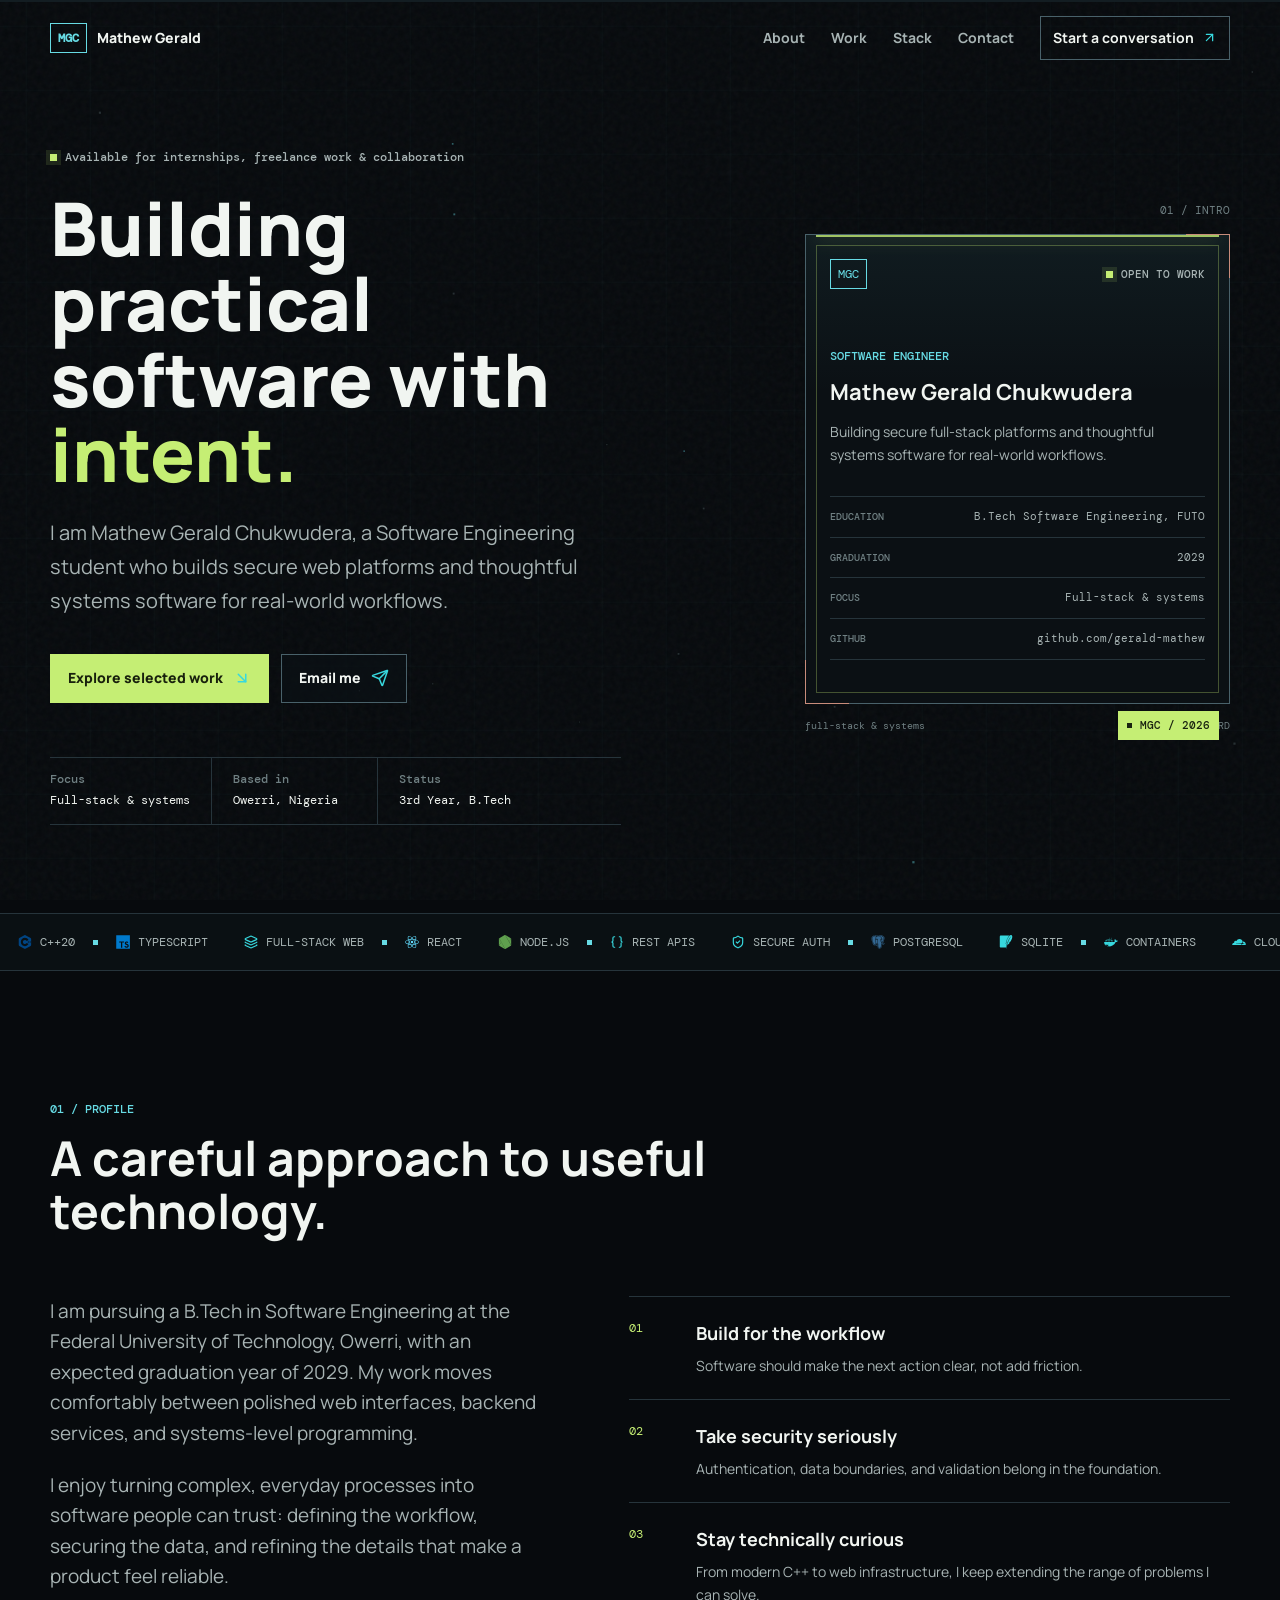
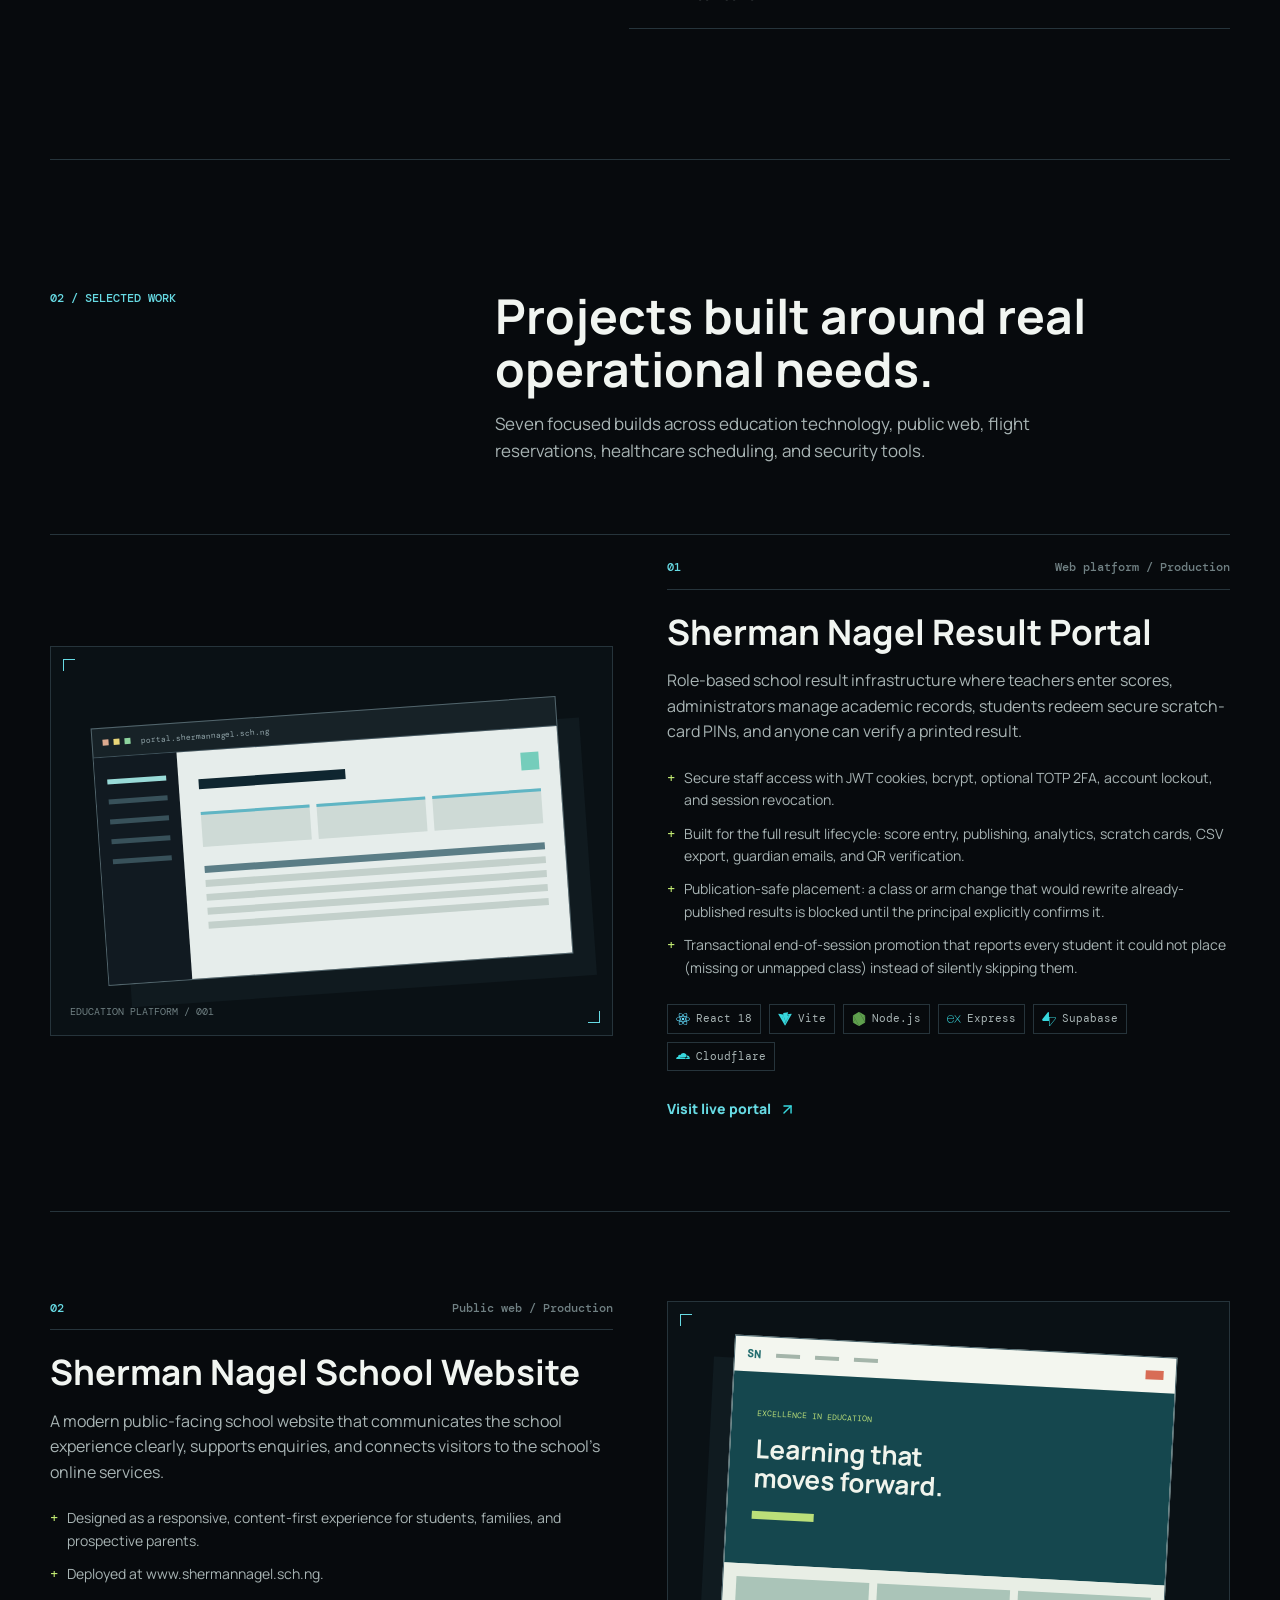
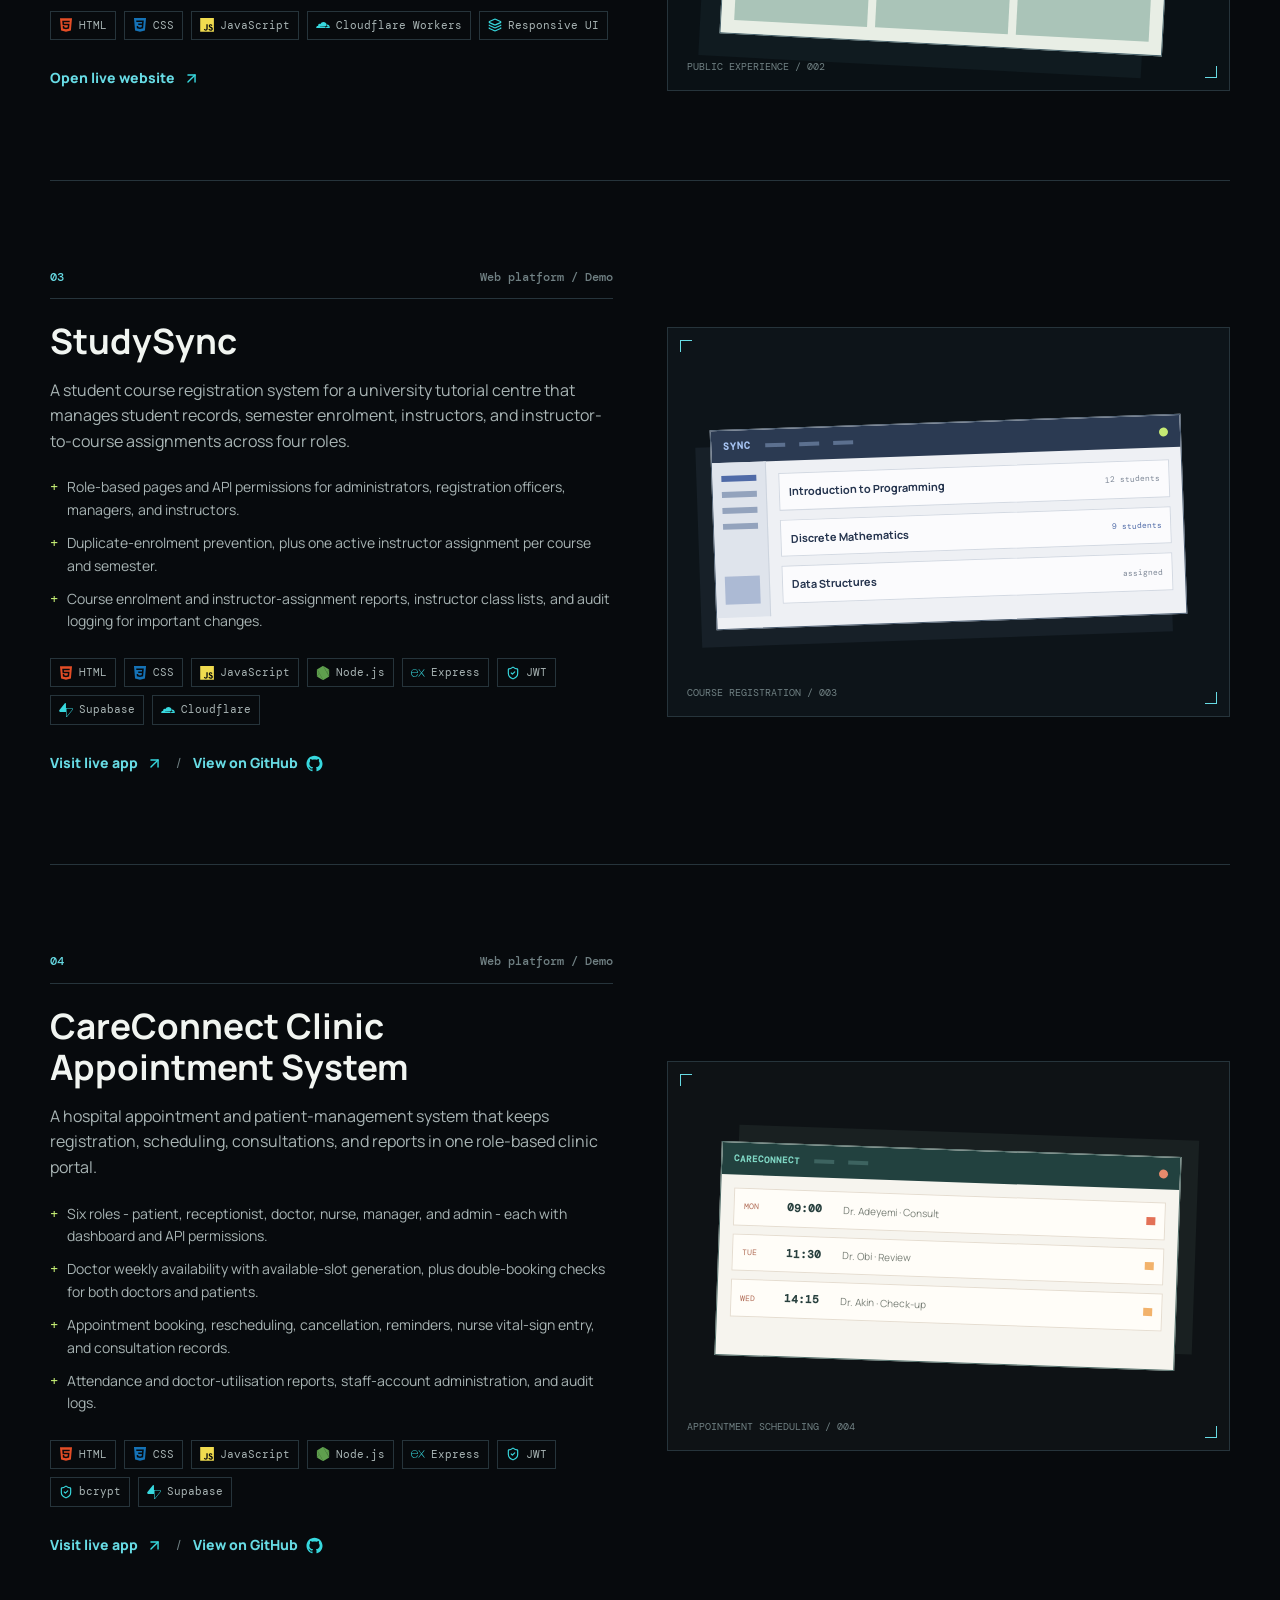
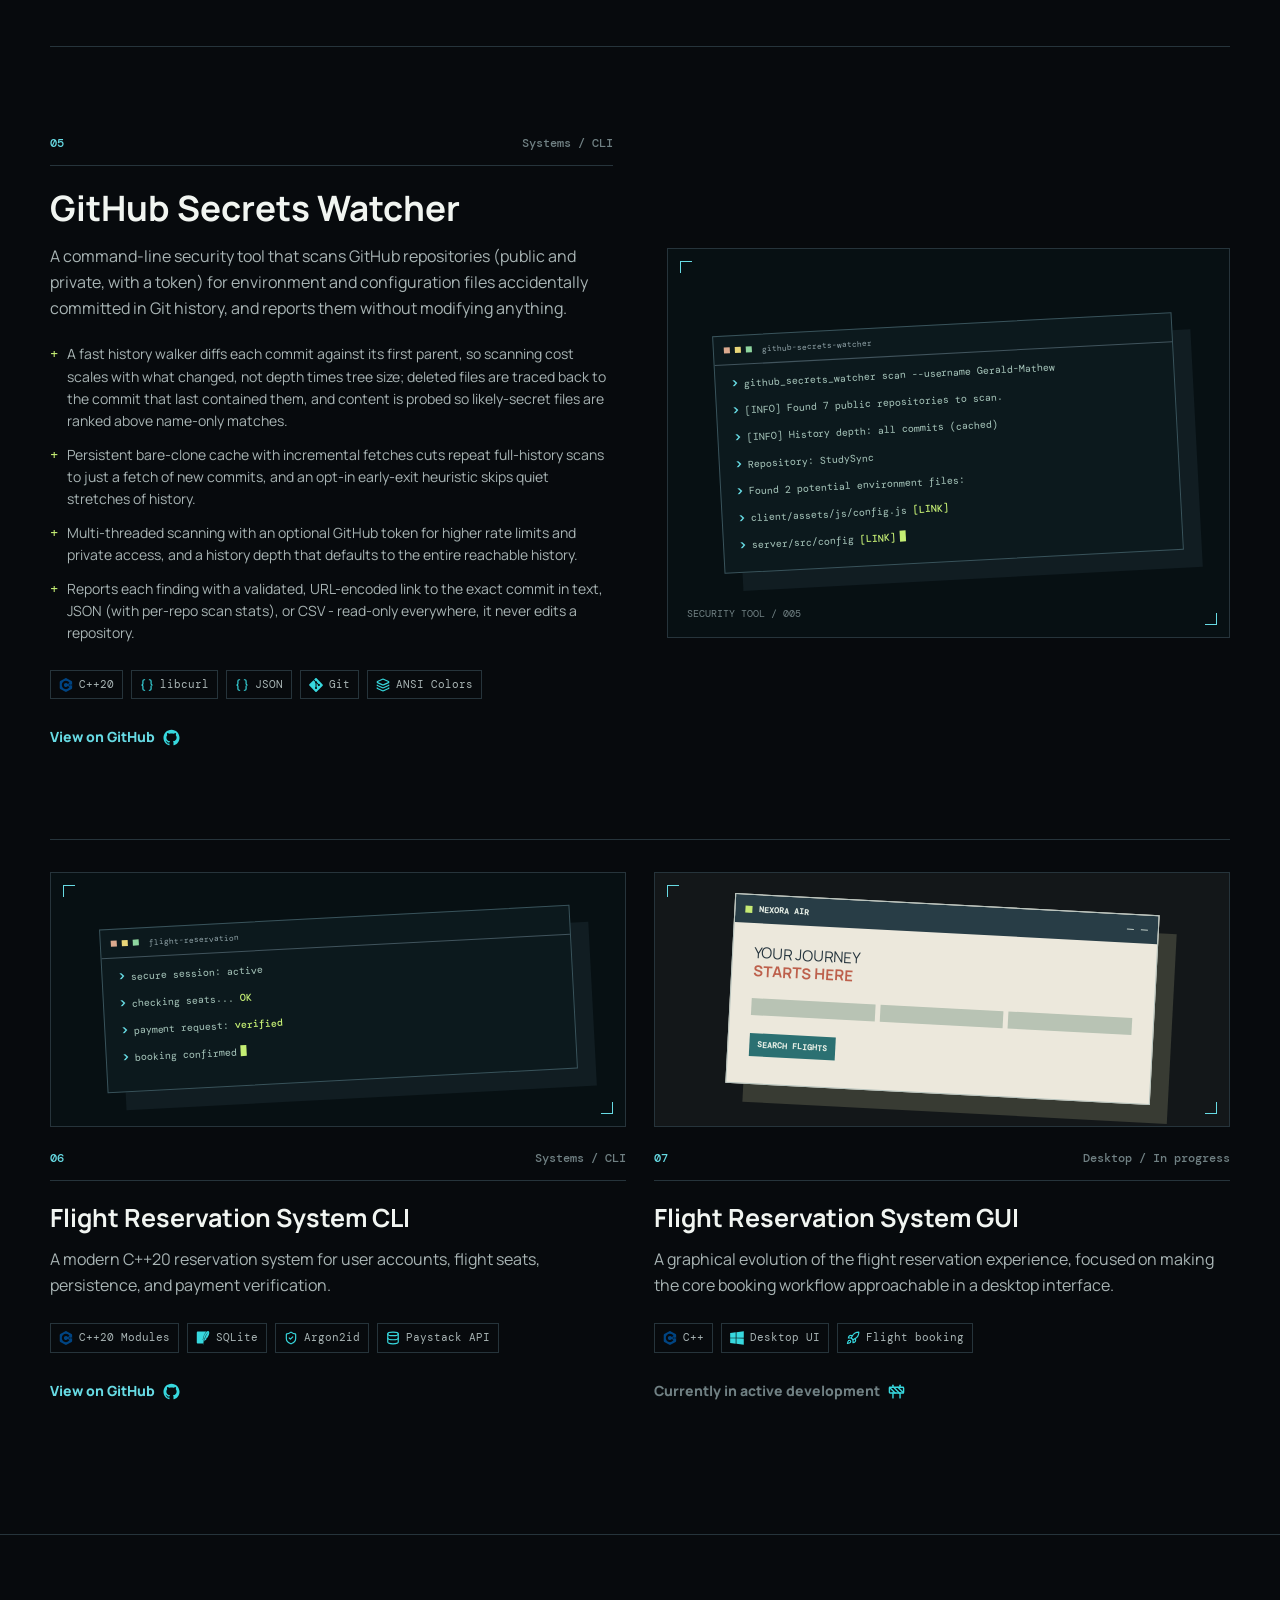
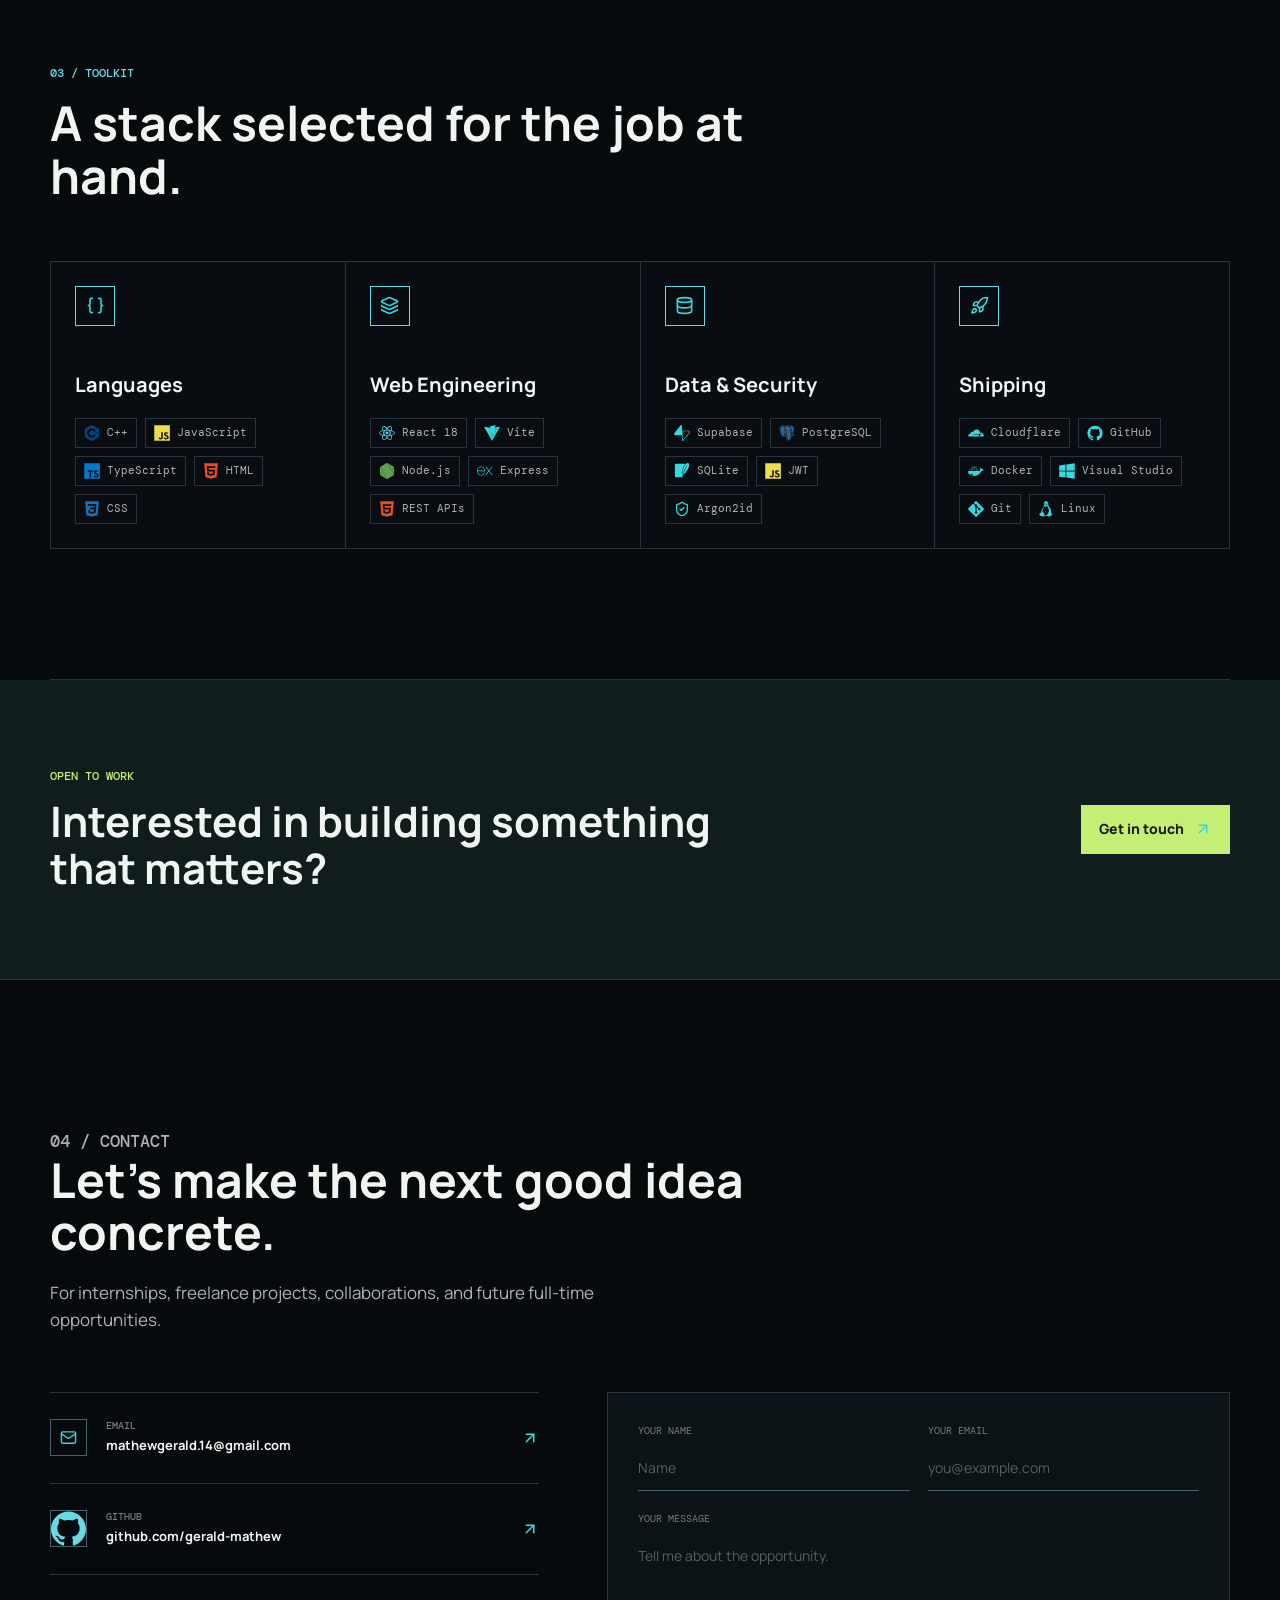
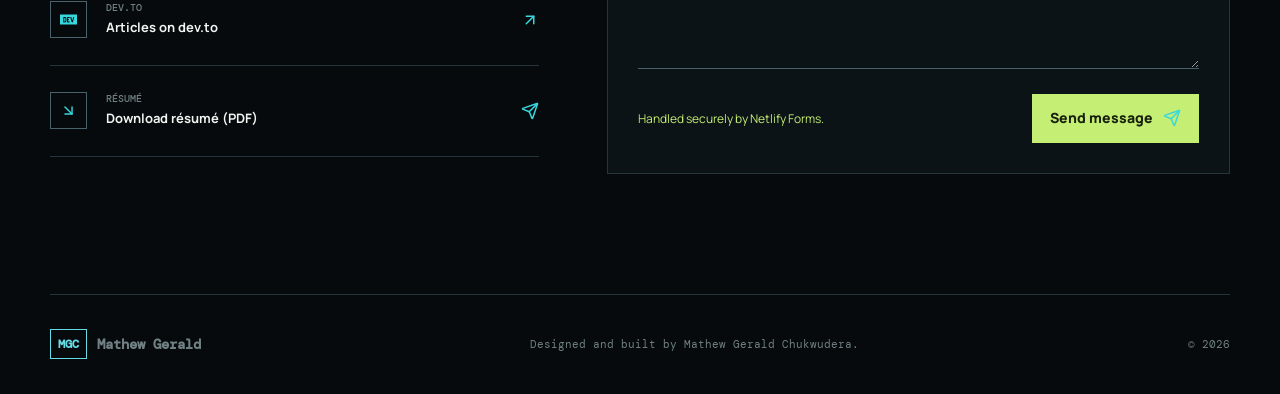
==== commit 1662d6a6: "Loop the skills ticker seamlessly and centre it under reduced motion Rework the ticker for a smooth " ====
--- a/index.html
+++ b/index.html
@@ -150,9 +150,30 @@
       </section>
 
       <section class="ticker" aria-label="Core skills">
-        <div class="ticker-track">
-          <span><img class="icon" src="/assets/icons/cplusplus-plain.svg" alt="" aria-hidden="true" />C++20</span><b></b><span><img class="icon" src="/assets/icons/layers-3.svg" alt="" aria-hidden="true" />FULL-STACK WEB</span><b></b><span><img class="icon" src="/assets/icons/shield-check.svg" alt="" aria-hidden="true" />SECURE AUTH</span><b></b><span><img class="icon" src="/assets/icons/braces.svg" alt="" aria-hidden="true" />REST APIS</span><b></b><span><img class="icon" src="/assets/icons/sqlite-plain.svg" alt="" aria-hidden="true" />SQLITE</span><b></b><span><img class="icon" src="/assets/icons/docker-plain.svg" alt="" aria-hidden="true" />CONTAINERS</span><b></b>
-          <span><img class="icon" src="/assets/icons/cplusplus-plain.svg" alt="" aria-hidden="true" />C++20</span><b></b><span><img class="icon" src="/assets/icons/layers-3.svg" alt="" aria-hidden="true" />FULL-STACK WEB</span><b></b><span><img class="icon" src="/assets/icons/shield-check.svg" alt="" aria-hidden="true" />SECURE AUTH</span><b></b><span><img class="icon" src="/assets/icons/braces.svg" alt="" aria-hidden="true" />REST APIS</span><b></b><span><img class="icon" src="/assets/icons/sqlite-plain.svg" alt="" aria-hidden="true" />SQLITE</span><b></b><span><img class="icon" src="/assets/icons/docker-plain.svg" alt="" aria-hidden="true" />CONTAINERS</span><b></b>
+        <div class="ticker-track" data-ticker>
+          <div class="ticker-run">
+            <div class="ticker-pair">
+              <span><img class="icon" src="/assets/icons/cplusplus-plain.svg" alt="" aria-hidden="true" />C++20</span><b></b><span><img class="icon" src="/assets/icons/typescript-plain.svg" alt="" aria-hidden="true" />TYPESCRIPT</span>
+            </div>
+            <div class="ticker-pair">
+              <span><img class="icon" src="/assets/icons/layers-3.svg" alt="" aria-hidden="true" />FULL-STACK WEB</span><b></b><span><img class="icon" src="/assets/icons/react-original.svg" alt="" aria-hidden="true" />REACT</span>
+            </div>
+            <div class="ticker-pair">
+              <span><img class="icon" src="/assets/icons/nodejs-plain.svg" alt="" aria-hidden="true" />NODE.JS</span><b></b><span><img class="icon" src="/assets/icons/braces.svg" alt="" aria-hidden="true" />REST APIS</span>
+            </div>
+            <div class="ticker-pair">
+              <span><img class="icon" src="/assets/icons/shield-check.svg" alt="" aria-hidden="true" />SECURE AUTH</span><b></b><span><img class="icon" src="/assets/icons/postgresql-plain.svg" alt="" aria-hidden="true" />POSTGRESQL</span>
+            </div>
+            <div class="ticker-pair">
+              <span><img class="icon" src="/assets/icons/sqlite-plain.svg" alt="" aria-hidden="true" />SQLITE</span><b></b><span><img class="icon" src="/assets/icons/docker-plain.svg" alt="" aria-hidden="true" />CONTAINERS</span>
+            </div>
+            <div class="ticker-pair">
+              <span><img class="icon" src="/assets/icons/cloudflare-plain.svg" alt="" aria-hidden="true" />CLOUDFLARE</span><b></b><span><img class="icon" src="/assets/icons/git-plain.svg" alt="" aria-hidden="true" />GIT</span>
+            </div>
+            <div class="ticker-pair">
+              <span><img class="icon" src="/assets/icons/linux-plain.svg" alt="" aria-hidden="true" />LINUX</span><b></b><span><img class="icon" src="/assets/icons/javascript-plain.svg" alt="" aria-hidden="true" />JAVASCRIPT</span>
+            </div>
+          </div>
         </div>
       </section>
 
--- a/assets/style.css
+++ b/assets/style.css
@@ -566,18 +566,40 @@
   align-items: center;
   width: max-content;
   min-height: 56px;
-  animation: tickerMove 32s linear infinite;
-}
-
-.ticker-track span {
+  will-change: transform;
+}
+
+.ticker-track.is-animated {
+  animation: tickerMove var(--ticker-duration, 32s) linear infinite;
+}
+
+.ticker-run {
+  display: flex;
+  align-items: center;
+  flex: 0 0 auto;
+}
+
+.ticker-pair {
+  display: flex;
+  align-items: center;
+  flex: 0 0 auto;
+}
+
+.ticker-pair > span {
+  display: inline-flex;
+  align-items: center;
+  gap: 8px;
   margin: 0 18px;
   color: var(--muted);
   font-family: var(--mono);
   font-size: 12px;
-}
-
-.ticker-track b {
+  line-height: 1;
+  white-space: nowrap;
+}
+
+.ticker-pair > b {
   display: block;
+  flex: 0 0 auto;
   width: 5px;
   height: 5px;
   background: var(--cyan);
@@ -1821,7 +1843,7 @@
 
 @keyframes tickerMove {
   to {
-    transform: translateX(-50%);
+    transform: translate3d(var(--ticker-shift, -50%), 0, 0);
   }
 }
 
@@ -2178,43 +2200,47 @@
   }
 
   .ticker-track {
-    --ticker-sep: 3px;
-    --ticker-dot: 5px;
-    --ticker-sep-gap: 15px;
+    display: grid;
+    align-content: center;
+    justify-items: center;
+    gap: 20px 0;
     width: 100%;
-    flex-wrap: wrap;
-    justify-content: center;
+    min-height: 0;
+    padding: 30px 20px;
+    animation: none;
+    will-change: auto;
+  }
+
+  .ticker-run {
+    display: contents;
+  }
+
+  .ticker-run[data-clone] {
+    display: none;
+  }
+
+  .ticker-pair {
+    display: grid;
+    grid-template-columns: 1fr auto 1fr;
     align-items: center;
-    gap: 16px 0;
-    min-height: 0;
-    padding: 22px 0;
-    animation: none;
-  }
-
-  .ticker-track > :nth-child(n+13),
-  .ticker-track > b {
-    display: none;
-  }
-
-  .ticker-track > span {
-    position: relative;
-    margin: 0 calc((var(--ticker-sep-gap) - var(--ticker-sep)) / 2);
-    padding-left: calc(var(--ticker-sep) + var(--ticker-dot) + var(--ticker-sep-gap));
-    white-space: nowrap;
-  }
-
-  .ticker-track > span::before {
-    content: "";
-    position: absolute;
-    top: 50%;
-    left: var(--ticker-sep);
-    width: var(--ticker-dot);
-    height: var(--ticker-dot);
-    background: var(--cyan);
-    transform: translateY(-50%);
-  }
-
-  .ticker-track > span:first-of-type::before {
-    content: none;
-  }
-}
+    width: 100%;
+  }
+
+  .ticker-pair > span {
+    margin: 0;
+  }
+
+  .ticker-pair > span:first-child {
+    justify-self: end;
+  }
+
+  .ticker-pair > b {
+    justify-self: center;
+    align-self: center;
+    margin: 0 18px;
+  }
+
+  .ticker-pair > span:last-child {
+    justify-self: start;
+  }
+}
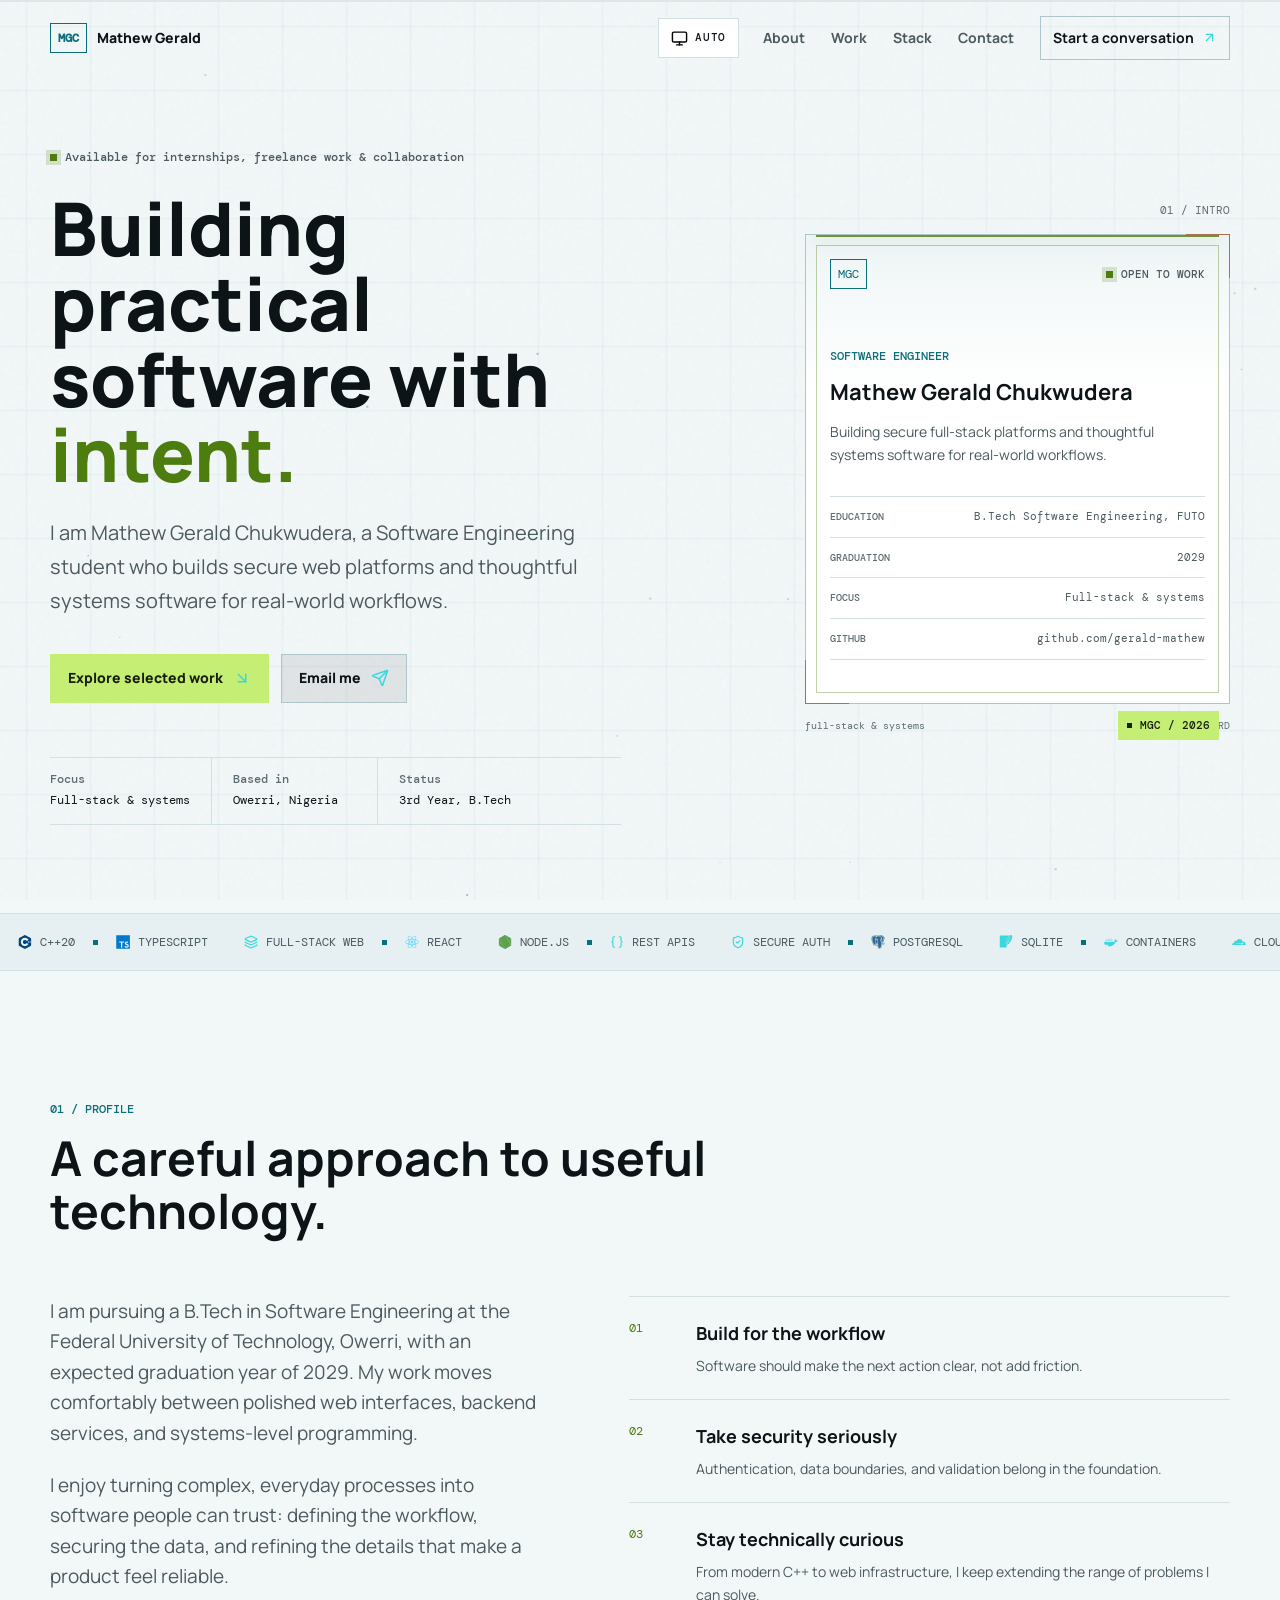
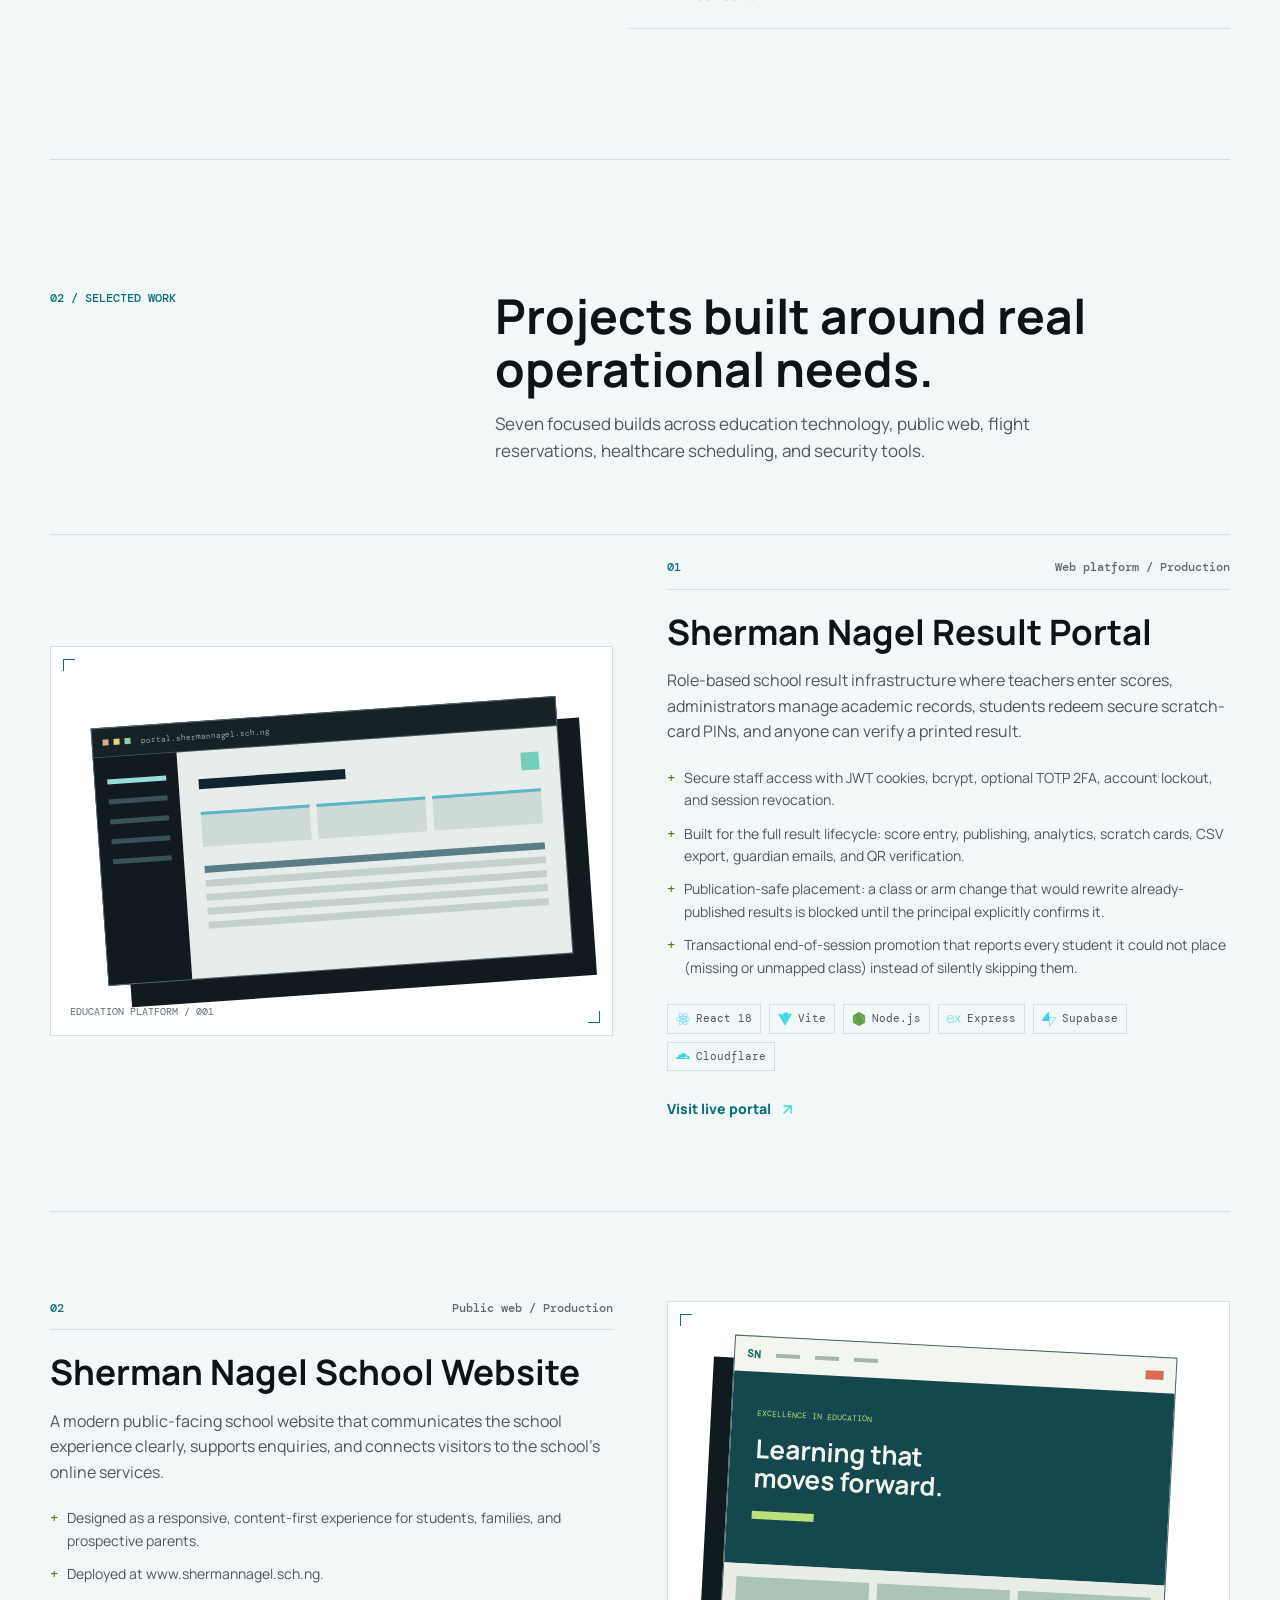
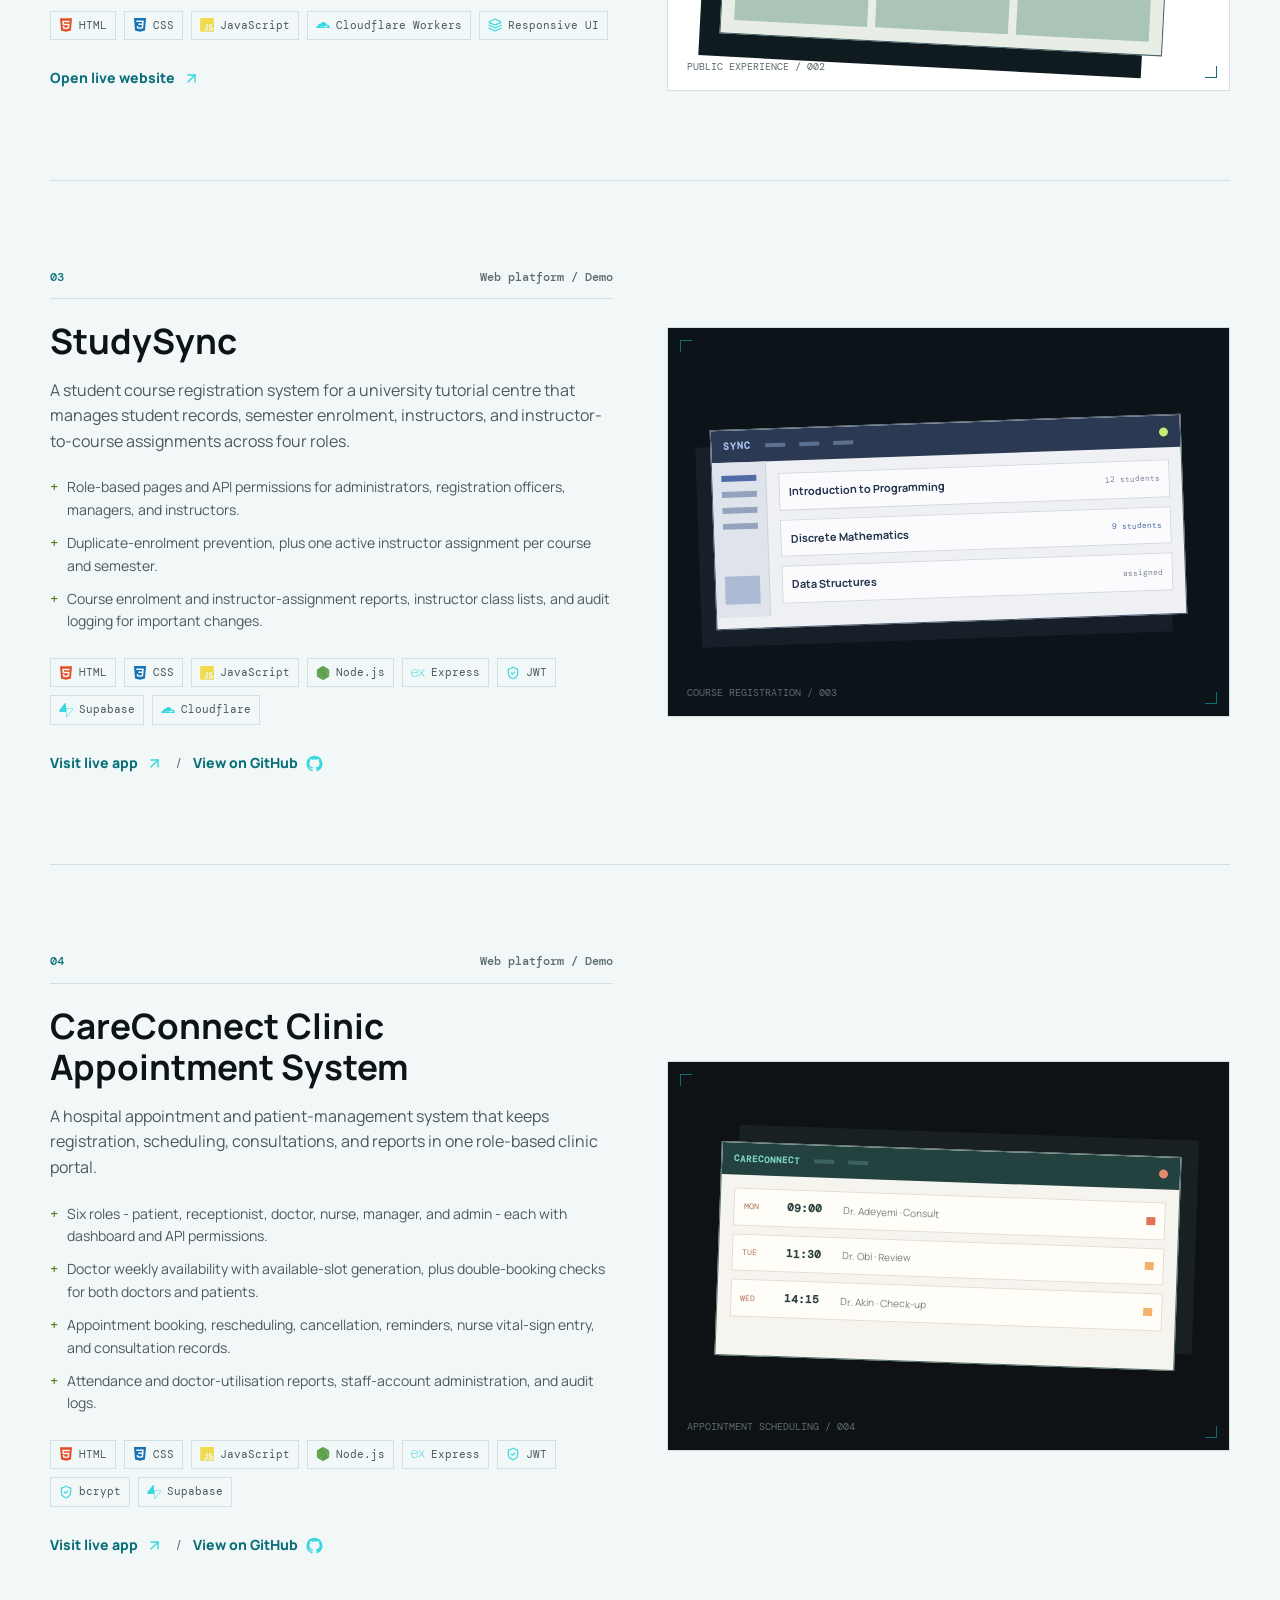
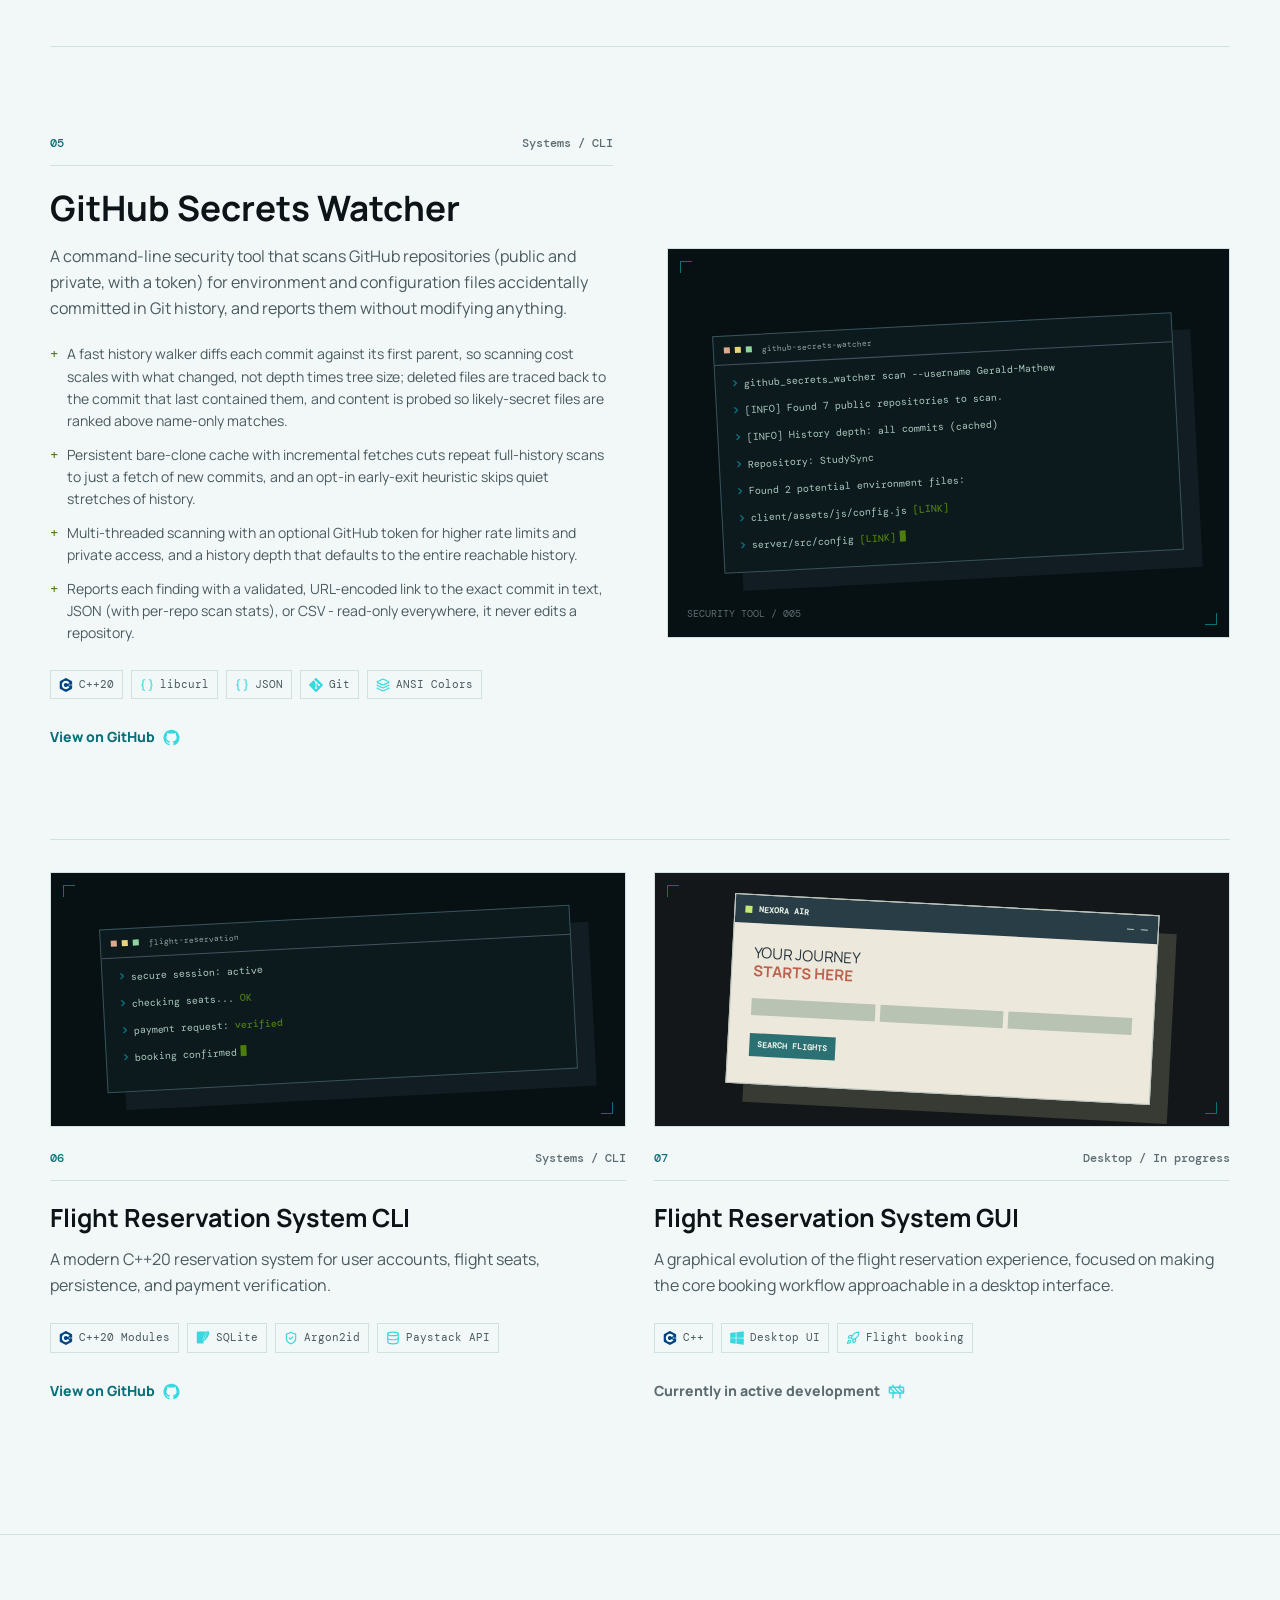
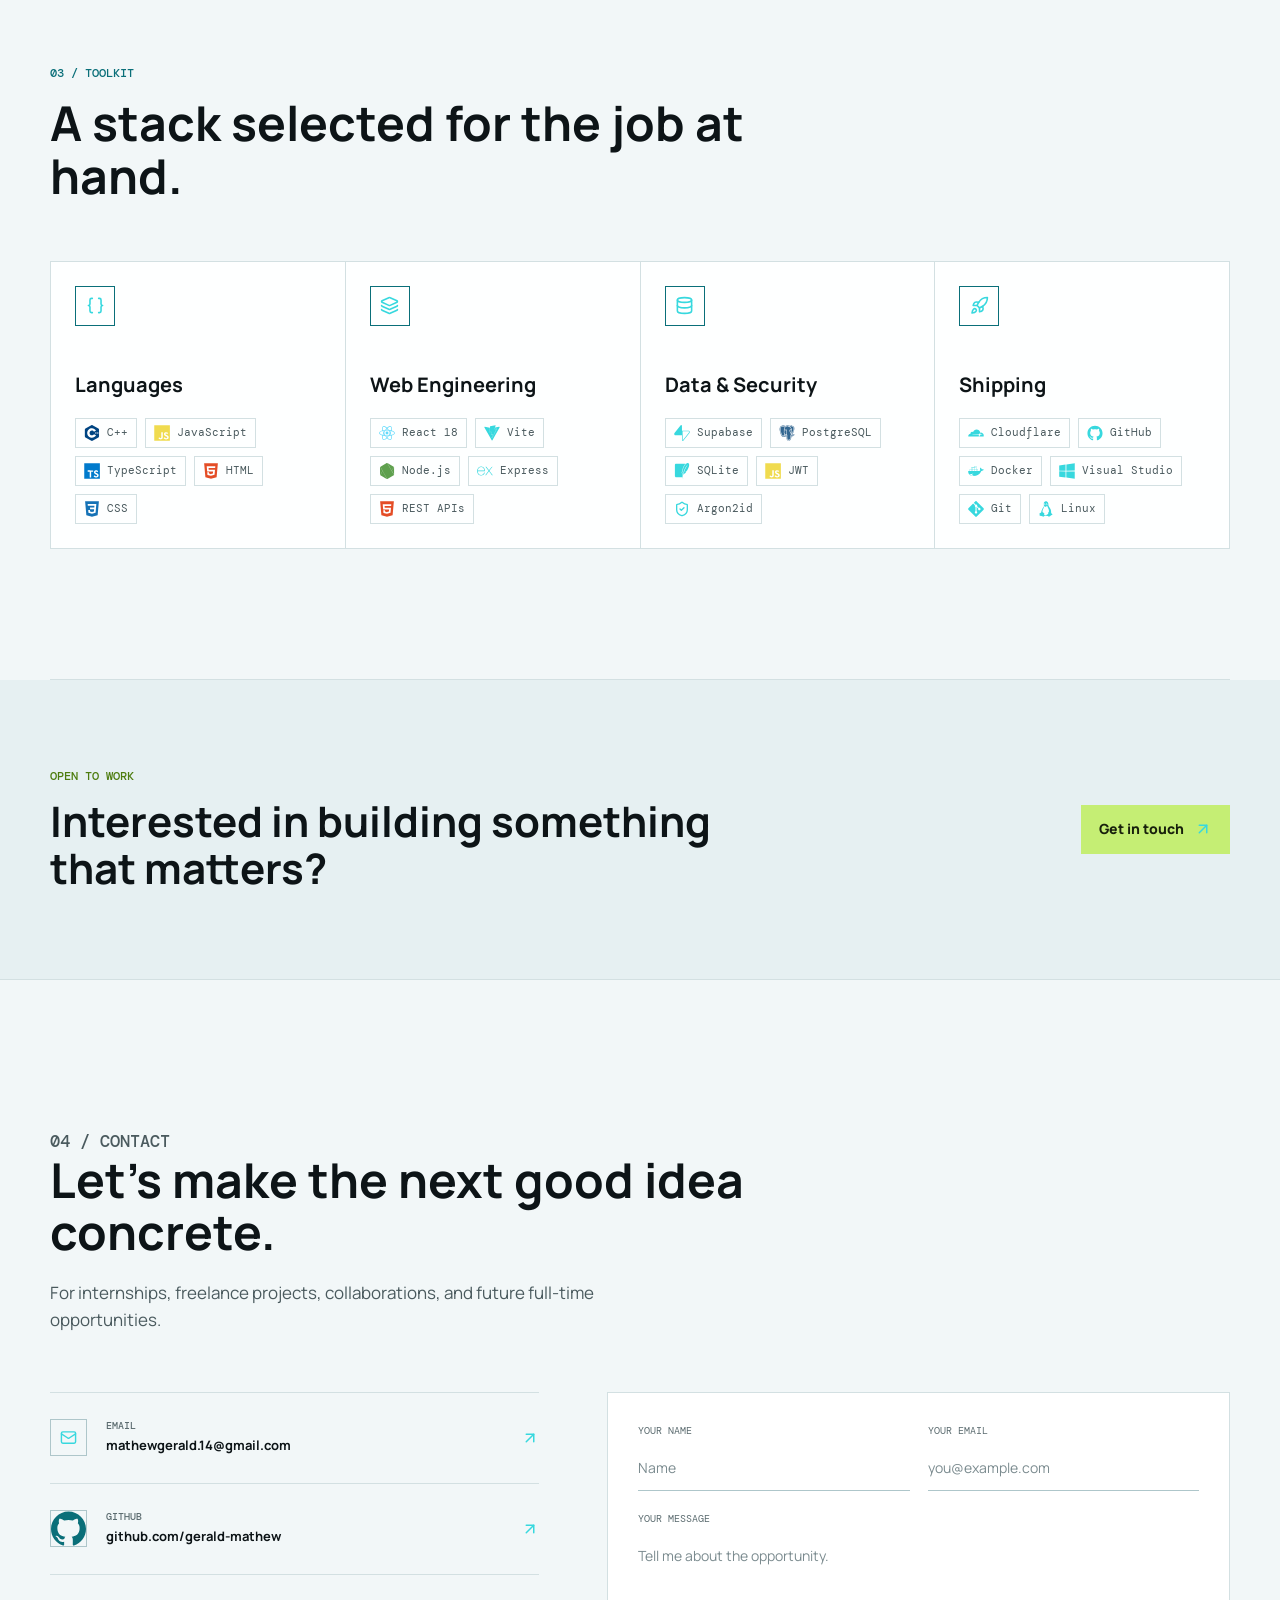
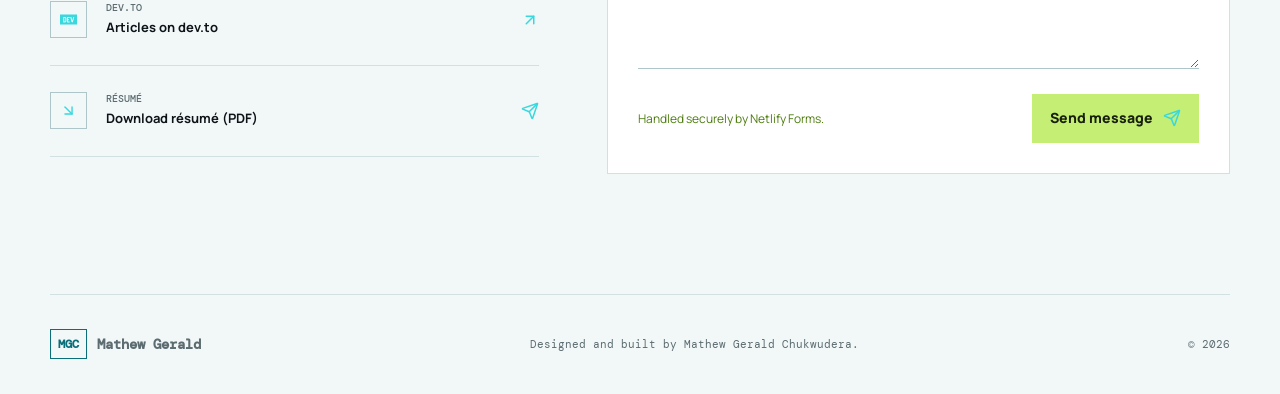
==== commit 65d359df: "Add a light theme with a cycling Auto, Light, and Dark toggle Introduce a theme system.  - Add theme" ====
--- a/index.html
+++ b/index.html
@@ -23,6 +23,7 @@
     <link rel="preload" href="/assets/fonts/manrope-var.woff2" as="font" type="font/woff2" crossorigin />
     <link rel="preload" href="/assets/fonts/dm-mono-400.woff2" as="font" type="font/woff2" crossorigin />
     <link rel="stylesheet" href="/assets/style.css" />
+    <script src="/assets/theme.js"></script>
     <link rel="icon" type="image/svg+xml" href="/assets/images/mgc-monogram.svg">
     <link rel="icon" type="image/x-icon" href="/assets/images/favicon.ico">
     <link rel="icon" type="image/png" sizes="32x32" href="/assets/images/favicon-32x32.png">
@@ -99,7 +100,15 @@
         <a class="brand" href="#top">
           <span class="brand-mark">MGC</span><span class="brand-name">Mathew Gerald</span>
         </a>
-        <button class="menu-toggle" type="button" aria-label="Open navigation" aria-expanded="false" aria-controls="nav-links" data-menu-toggle><img class="icon" src="/assets/icons/menu.svg" alt="" aria-hidden="true" /></button>
+        <div class="nav-actions">
+          <button class="theme-toggle" type="button" aria-label="Theme: Auto. Activate to switch theme." title="Theme: Auto" data-theme-toggle data-theme-state="auto">
+            <img class="icon theme-icon theme-icon-auto" src="/assets/icons/monitor.svg" alt="" aria-hidden="true" />
+            <img class="icon theme-icon theme-icon-light" src="/assets/icons/sun.svg" alt="" aria-hidden="true" />
+            <img class="icon theme-icon theme-icon-dark" src="/assets/icons/moon.svg" alt="" aria-hidden="true" />
+            <span class="theme-label" aria-hidden="true">Auto</span>
+          </button>
+          <button class="menu-toggle" type="button" aria-label="Open navigation" aria-expanded="false" aria-controls="nav-links" data-menu-toggle><img class="icon" src="/assets/icons/menu.svg" alt="" aria-hidden="true" /></button>
+        </div>
         <div class="nav-links" id="nav-links" data-nav-links>
           <a href="#about">About</a><a href="#work">Work</a><a href="#stack">Stack</a><a href="#contact">Contact</a>
           <a class="nav-cta" href="mailto:mathewgerald.14@gmail.com">Start a conversation <img class="icon" src="/assets/icons/arrow-up-right.svg" alt="" aria-hidden="true" /></a>
--- a/assets/style.css
+++ b/assets/style.css
@@ -26,22 +26,69 @@
 }
 
 :root {
-  --ink: #070a0d;
-  --ink-raised: #0c1216;
-  --ink-soft: #111a1f;
-  --line: #26343b;
-  --line-bright: #49616a;
-  --text: #f1f5f1;
-  --muted: #a8b4b4;
-  --dim: #708083;
-  --cyan: #67dbe4;
-  --lime: #c5ee74;
-  --coral: #ff9f83;
+  color-scheme: light dark;
+
+  --bg: light-dark(#f2f7f8, #070a0d);
+  --surface: light-dark(#ffffff, #0c1216);
+  --surface-soft: light-dark(#ffffff, #111a1f);
+  --surface-deep: light-dark(#ffffff, #0b1014);
+  --band: light-dark(#e6eff1, #0a1013);
+
+  --line: light-dark(#d3e0e2, #26343b);
+  --line-soft: light-dark(#d3e0e2, #1d2a30);
+  --line-bright: light-dark(#aec6ca, #49616a);
+
+  --text: light-dark(#0d1417, #f1f5f1);
+  --muted: light-dark(#4a5a5e, #a8b4b4);
+  --dim: light-dark(#5c6c70, #7d8d90);
+
+  --cyan: light-dark(#0a6f79, #67dbe4);
+  /* bright pair = fills and borders; ink pair = text, for light-mode contrast */
+  --cyan-bright: #67dbe4;
+  --cyan-ink: light-dark(#0a6f79, #67dbe4);
+  --lime: light-dark(#4d7c0f, #c5ee74);
+  --lime-bright: #c5ee74;
+  --lime-ink: light-dark(#4d7c0f, #c5ee74);
+  --coral: light-dark(#b4471f, #ff9f83);
+  --on-accent: #18200c;
+
+  --header-bg: light-dark(rgba(255, 255, 255, 0.88), rgba(7, 10, 13, 0.94));
+  --nav-panel: light-dark(#ffffff, #0b1115);
+  --panel-veil: light-dark(rgba(13, 22, 26, 0.08), rgba(12, 18, 22, 0.64));
+  --group-bg: light-dark(rgba(255, 255, 255, 0.92), rgba(12, 18, 22, 0.55));
+  --group-hover: light-dark(#e4eef0, #121d22);
+  --availability: light-dark(#e6f0f2, #111c1d);
+  --contact-hover: light-dark(rgba(226, 238, 240, 0.92), rgba(18, 30, 34, 0.74));
+  --form-bg: light-dark(#ffffff, rgba(13, 22, 26, 0.8));
+  --placeholder: light-dark(#7b8b8f, #536064);
+  --progress-bg: light-dark(#dbe7e9, #131d22);
+  --thanks-shell: light-dark(rgba(255, 255, 255, 0.94), rgba(10, 16, 19, 0.94));
+  --scan: light-dark(rgba(77, 124, 15, 0.6), rgba(197, 238, 116, 0.75));
+  --dot-glow: light-dark(rgba(77, 124, 15, 0.18), rgba(197, 238, 116, 0.12));
+  --pulse-ring: light-dark(rgba(77, 124, 15, 0.05), rgba(197, 238, 116, 0.03));
+  --inner-border: light-dark(rgba(77, 124, 15, 0.35), rgba(197, 238, 116, 0.3));
+  --cyan-wash: light-dark(rgba(10, 111, 121, 0.07), rgba(103, 219, 228, 0.06));
+  --error-tint: light-dark(rgba(10, 111, 121, 0.08), rgba(103, 219, 228, 0.08));
+
+  --canvas-grid: light-dark(rgba(10, 111, 121, 0.1), rgba(106, 154, 166, 0.08));
+  --canvas-node: light-dark(rgba(74, 90, 94, 0.34), rgba(151, 175, 177, 0.32));
+  --canvas-node-accent: light-dark(rgba(10, 111, 121, 0.5), rgba(103, 219, 228, 0.6));
+  --canvas-node-hot: light-dark(rgba(77, 124, 15, 0.85), rgba(197, 238, 116, 0.92));
+  --canvas-link: light-dark(rgb(10, 111, 121), rgb(103, 219, 228));
+
   --mono: "DM Mono", Consolas, monospace;
   --sans: "Manrope", Arial, sans-serif;
   --container: 1180px;
 }
 
+:root[data-theme="light"] {
+  color-scheme: light;
+}
+
+:root[data-theme="dark"] {
+  color-scheme: dark;
+}
+
 * {
   box-sizing: border-box;
 }
@@ -53,7 +100,7 @@
 body {
   margin: 0;
   min-width: 320px;
-  background: var(--ink);
+  background: var(--bg);
   color: var(--text);
   font-family: var(--sans);
   font-size: 16px;
@@ -119,7 +166,7 @@
   left: 0;
   width: 100%;
   height: 2px;
-  background: #131d22;
+  background: var(--progress-bg);
 }
 
 .scroll-progress span {
@@ -140,8 +187,8 @@
 }
 
 .site-header.is-scrolled {
-  background: rgba(7, 10, 13, 0.94);
-  border-color: #1d2a30;
+  background: var(--header-bg);
+  border-color: var(--line-soft);
   backdrop-filter: blur(14px);
 }
 
@@ -215,11 +262,75 @@
   justify-content: center;
   border: 1px solid var(--line);
   color: var(--text);
-  background: var(--ink-soft);
+  background: var(--surface-soft);
 }
 
 .menu-toggle .icon {
   width: 20px;
+}
+
+.nav-actions {
+  display: flex;
+  align-items: center;
+  gap: 10px;
+  margin-left: auto;
+}
+
+.theme-toggle {
+  display: inline-flex;
+  align-items: center;
+  gap: 7px;
+  min-height: 40px;
+  padding: 0 12px;
+  border: 1px solid var(--line);
+  color: var(--text);
+  background: var(--surface-soft);
+  font-family: var(--mono);
+  font-size: 11px;
+  font-weight: 500;
+  letter-spacing: 0.06em;
+  text-transform: uppercase;
+  transition:
+    border-color 160ms ease,
+    color 160ms ease,
+    background-color 160ms ease;
+}
+
+.theme-toggle:hover {
+  border-color: var(--line-bright);
+  color: var(--cyan);
+}
+
+.theme-toggle .icon {
+  width: 17px;
+  height: 17px;
+}
+
+.theme-icon {
+  display: none;
+}
+
+[data-theme-state="auto"] .theme-icon-auto,
+[data-theme-state="light"] .theme-icon-light,
+[data-theme-state="dark"] .theme-icon-dark {
+  display: block;
+}
+
+@media (max-width: 800px) {
+  .theme-label {
+    position: absolute;
+    width: 1px;
+    height: 1px;
+    overflow: hidden;
+    clip-path: inset(50%);
+    white-space: nowrap;
+  }
+
+  .theme-toggle {
+    width: 40px;
+    justify-content: center;
+    padding: 0;
+  }
 }
 
 .hero {
@@ -258,7 +369,7 @@
   width: 7px;
   height: 7px;
   background: var(--lime);
-  box-shadow: 0 0 0 4px rgba(197, 238, 116, 0.12);
+  box-shadow: 0 0 0 4px var(--dot-glow);
   animation: livePulse 1.8s ease-in-out infinite;
 }
 
@@ -315,9 +426,9 @@
 }
 
 .button-primary {
-  border-color: var(--lime);
-  background: var(--lime);
-  color: #18200c;
+  border-color: var(--lime-bright);
+  background: var(--lime-bright);
+  color: var(--on-accent);
 }
 
 .button-primary:hover {
@@ -327,7 +438,7 @@
 
 .button-quiet {
   color: var(--text);
-  background: rgba(12, 18, 22, 0.64);
+  background: var(--panel-veil);
 }
 
 .button-quiet:hover {
@@ -387,8 +498,8 @@
   border: 1px solid var(--line-bright);
   padding: 24px;
   background:
-    linear-gradient(180deg, rgba(103, 219, 228, 0.06), transparent 34%),
-    #0b1014;
+    linear-gradient(180deg, var(--cyan-wash), transparent 34%),
+    var(--surface-deep);
   overflow: hidden;
 }
 
@@ -396,7 +507,7 @@
   position: absolute;
   content: "";
   inset: 10px;
-  border: 1px solid rgba(197, 238, 116, 0.3);
+  border: 1px solid var(--inner-border);
   pointer-events: none;
 }
 
@@ -496,7 +607,7 @@
   height: 2px;
   background: var(--lime);
   opacity: 0.8;
-  box-shadow: 0 0 17px rgba(197, 238, 116, 0.75);
+  box-shadow: 0 0 17px var(--scan);
   animation: scanLine 6s linear infinite;
 }
 
@@ -510,8 +621,8 @@
   gap: 8px;
   min-height: 29px;
   padding: 0 9px;
-  background: var(--lime);
-  color: #1a2310;
+  background: var(--lime-bright);
+  color: var(--on-accent);
   font-family: var(--mono);
   font-size: 11px;
   font-weight: 500;
@@ -521,7 +632,7 @@
   width: 5px;
   height: 5px;
   box-shadow: none;
-  background: #1a2310;
+  background: var(--on-accent);
 }
 
 .visual-caption {
@@ -558,7 +669,7 @@
   overflow: hidden;
   border-top: 1px solid var(--line);
   border-bottom: 1px solid var(--line);
-  background: #0a1013;
+  background: var(--band);
 }
 
 .ticker-track {
@@ -728,7 +839,7 @@
   place-items: center;
   border: 1px solid var(--line);
   overflow: hidden;
-  background: #0a1115;
+  background: var(--surface-deep);
 }
 
 .project-display::before,
@@ -1445,14 +1556,14 @@
   padding: 24px;
   border-right: 1px solid var(--line);
   border-bottom: 1px solid var(--line);
-  background: rgba(12, 18, 22, 0.55);
+  background: var(--group-bg);
   transition:
     background-color 180ms ease,
     transform 180ms ease;
 }
 
 .skill-group:hover {
-  background: #121d22;
+  background: var(--group-hover);
   transform: translateY(-5px);
 }
 
@@ -1500,7 +1611,7 @@
 .availability {
   padding: 88px 0;
   border-bottom: 1px solid var(--line);
-  background: #111c1d;
+  background: var(--availability);
 }
 
 .availability-inner {
@@ -1554,7 +1665,7 @@
 
 .contact-option:hover {
   padding-left: 12px;
-  background: rgba(18, 30, 34, 0.74);
+  background: var(--contact-hover);
 }
 
 .contact-option > span {
@@ -1620,7 +1731,7 @@
 .contact-form {
   padding: 30px;
   border: 1px solid var(--line);
-  background: rgba(13, 22, 26, 0.8);
+  background: var(--form-bg);
 }
 
 .field-row {
@@ -1660,7 +1771,7 @@
 
 .contact-form input::placeholder,
 .contact-form textarea::placeholder {
-  color: #536064;
+  color: var(--placeholder);
 }
 
 .form-footer {
@@ -1689,10 +1800,10 @@
   display: grid;
   place-items: center;
   padding: 24px;
-  background-color: var(--ink);
+  background-color: var(--bg);
   background-image:
-    linear-gradient(rgba(103, 219, 228, 0.07) 1px, transparent 1px),
-    linear-gradient(90deg, rgba(103, 219, 228, 0.07) 1px, transparent 1px);
+    linear-gradient(var(--cyan-wash) 1px, transparent 1px),
+    linear-gradient(90deg, var(--cyan-wash) 1px, transparent 1px);
   background-size: 64px 64px;
 }
 
@@ -1701,7 +1812,7 @@
   width: min(100%, 700px);
   padding: 56px;
   border: 1px solid var(--line-bright);
-  background: rgba(10, 16, 19, 0.94);
+  background: var(--thanks-shell);
 }
 
 .thanks-shell::before,
@@ -1754,7 +1865,7 @@
   position: absolute;
   top: 17px;
   right: 34px;
-  color: rgba(103, 219, 228, 0.08);
+  color: var(--error-tint);
   font-family: var(--mono);
   font-size: 150px;
   font-weight: 500;
@@ -1817,7 +1928,7 @@
 @keyframes livePulse {
   50% {
     opacity: 0.45;
-    box-shadow: 0 0 0 7px rgba(197, 238, 116, 0.03);
+    box-shadow: 0 0 0 7px var(--pulse-ring);
   }
 }
 
@@ -1885,8 +1996,8 @@
   }
 
   .site-header {
-    background: rgba(7, 10, 13, 0.92);
-    border-color: #1d2a30;
+    background: var(--header-bg);
+    border-color: var(--line-soft);
     backdrop-filter: blur(12px);
   }
 
@@ -1908,7 +2019,7 @@
     max-height: 0;
     overflow: hidden;
     border-bottom: 1px solid transparent;
-    background: #0b1115;
+    background: var(--nav-panel);
     transition:
       max-height 250ms ease,
       border-color 250ms ease;
@@ -1945,7 +2056,7 @@
   }
 
   .hero-visual {
-    justify-self: start;
+    justify-self: end;
     width: min(100%, 430px);
   }
 
@@ -2200,13 +2311,14 @@
   }
 
   .ticker-track {
-    display: grid;
-    align-content: center;
-    justify-items: center;
-    gap: 20px 0;
+    display: flex;
+    flex-wrap: wrap;
+    align-items: center;
+    justify-content: center;
+    gap: 10px 0;
     width: 100%;
-    min-height: 0;
-    padding: 30px 20px;
+    min-height: 56px;
+    padding: 14px 20px;
     animation: none;
     will-change: auto;
   }
@@ -2220,27 +2332,16 @@
   }
 
   .ticker-pair {
-    display: grid;
-    grid-template-columns: 1fr auto 1fr;
+    display: flex;
     align-items: center;
-    width: 100%;
+    flex: 0 0 auto;
   }
 
   .ticker-pair > span {
-    margin: 0;
-  }
-
-  .ticker-pair > span:first-child {
-    justify-self: end;
+    margin: 0 10px;
   }
 
   .ticker-pair > b {
-    justify-self: center;
-    align-self: center;
-    margin: 0 18px;
-  }
-
-  .ticker-pair > span:last-child {
-    justify-self: start;
-  }
-}
+    margin: 0 4px;
+  }
+}
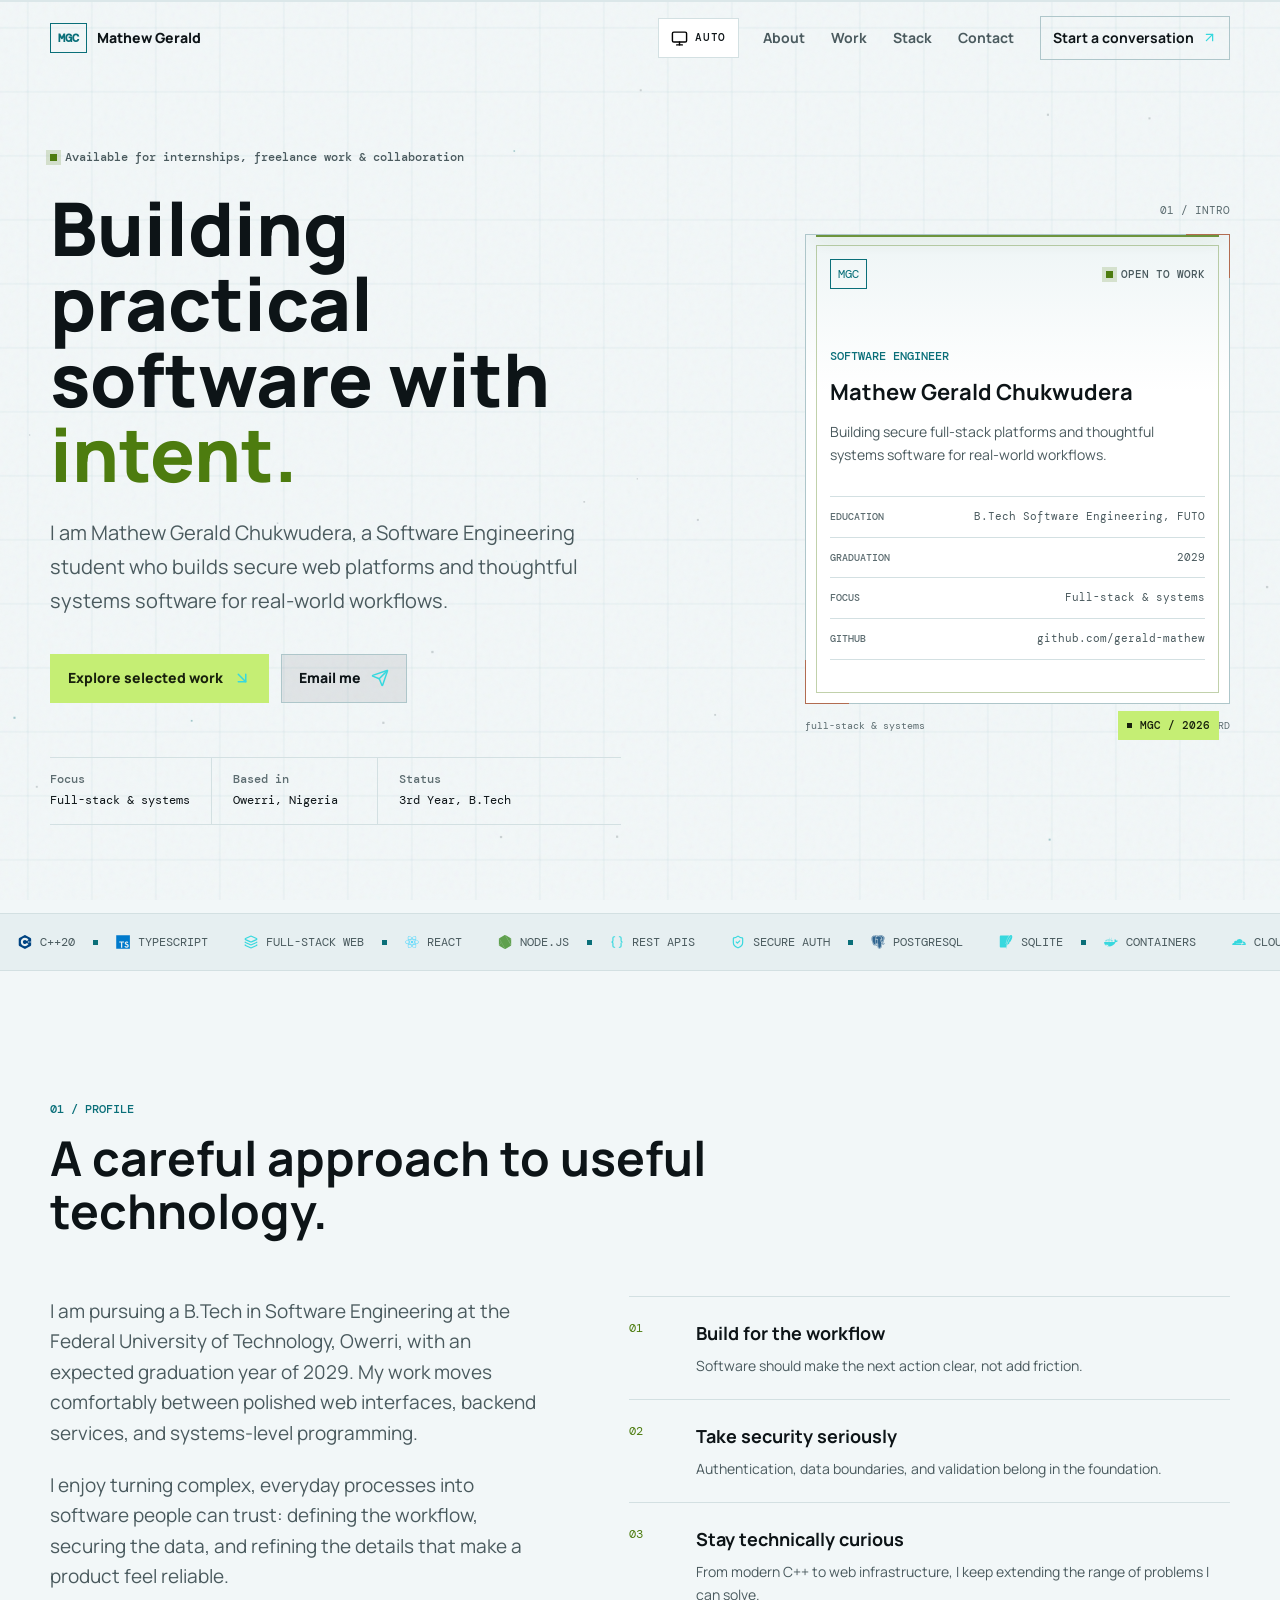
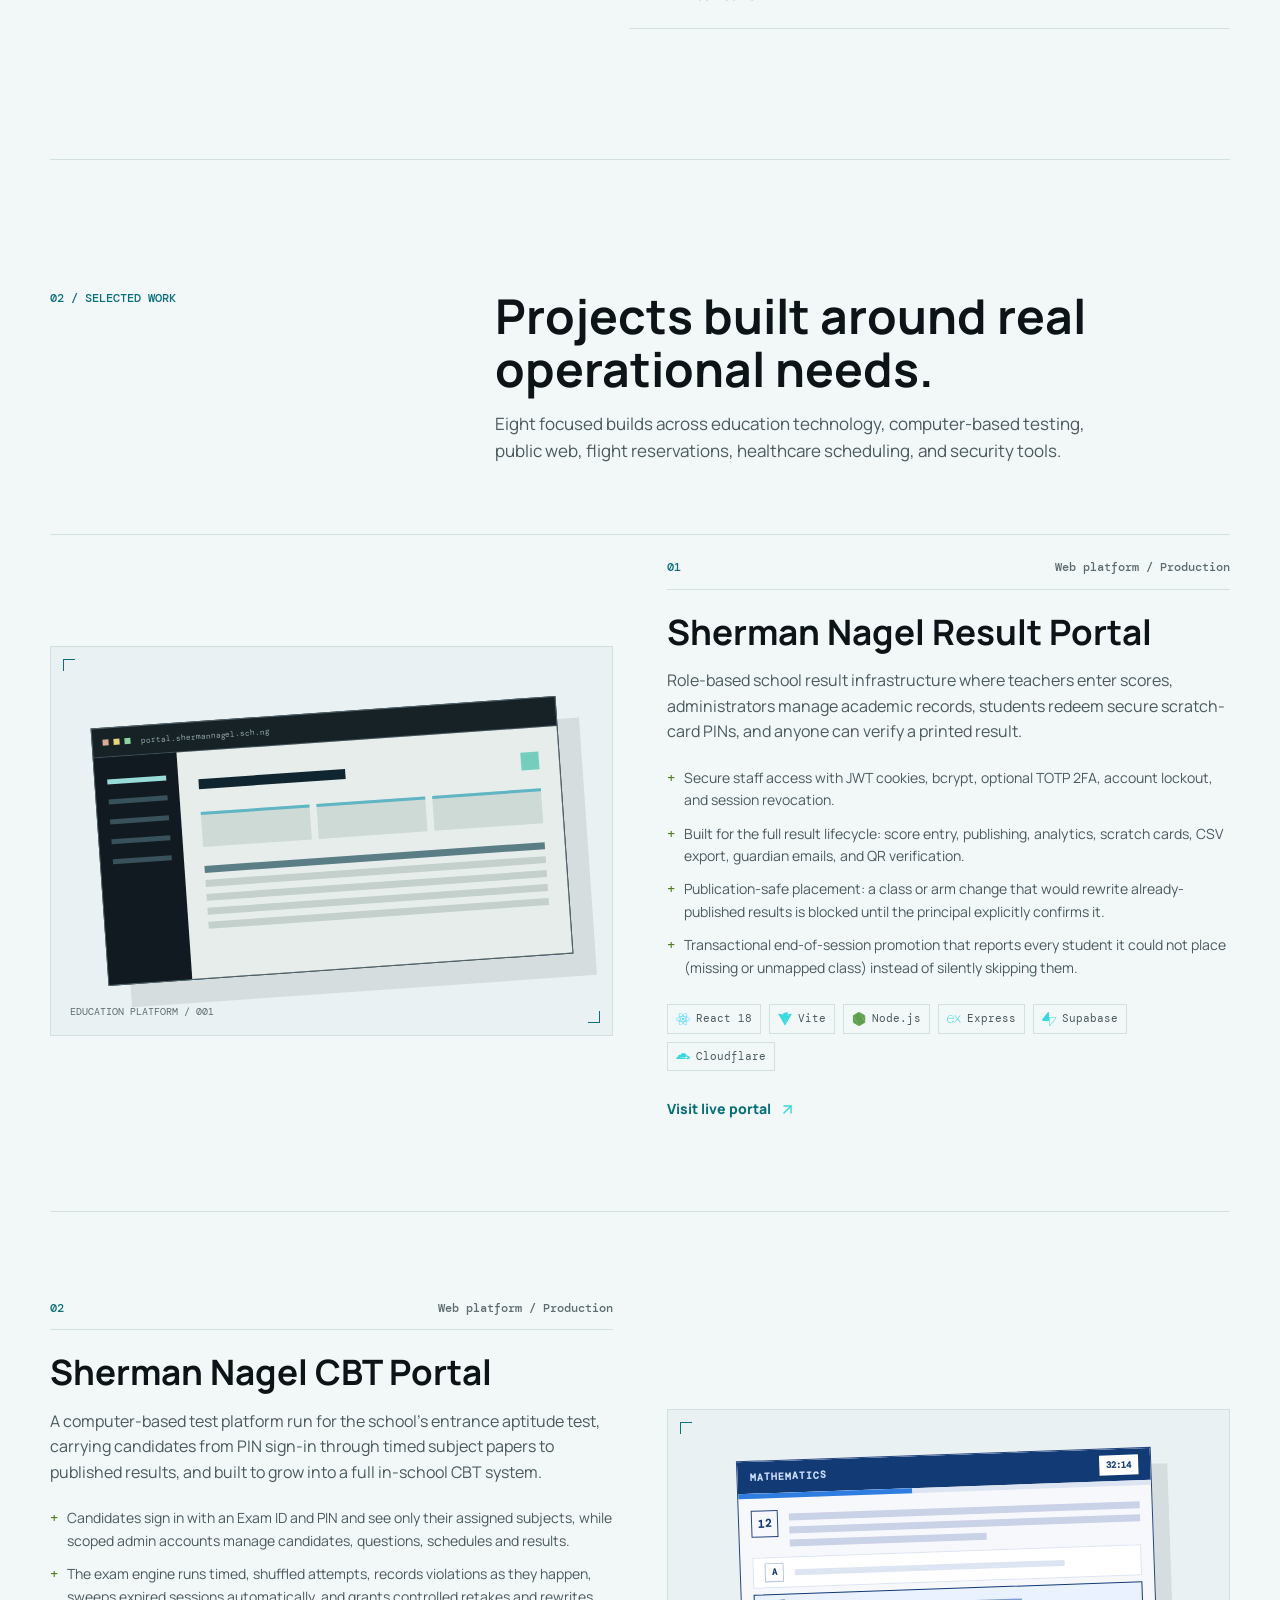
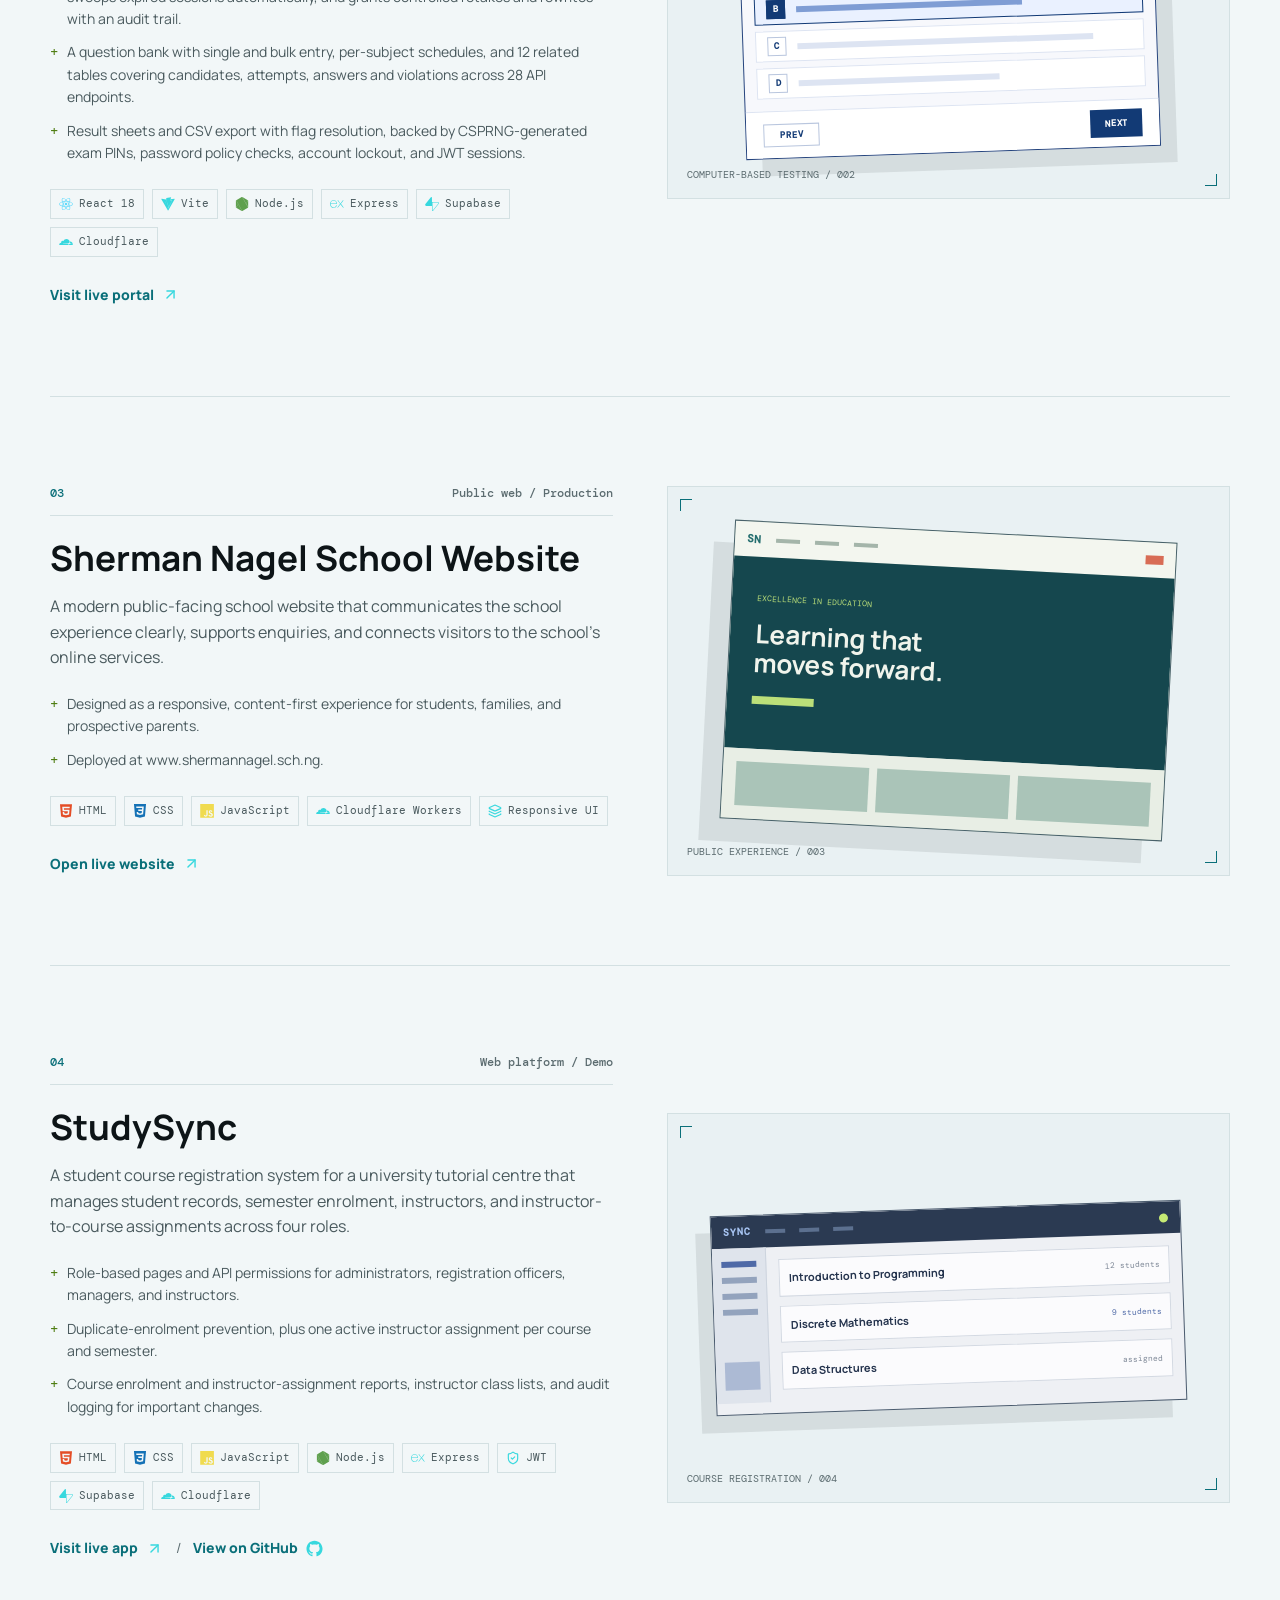
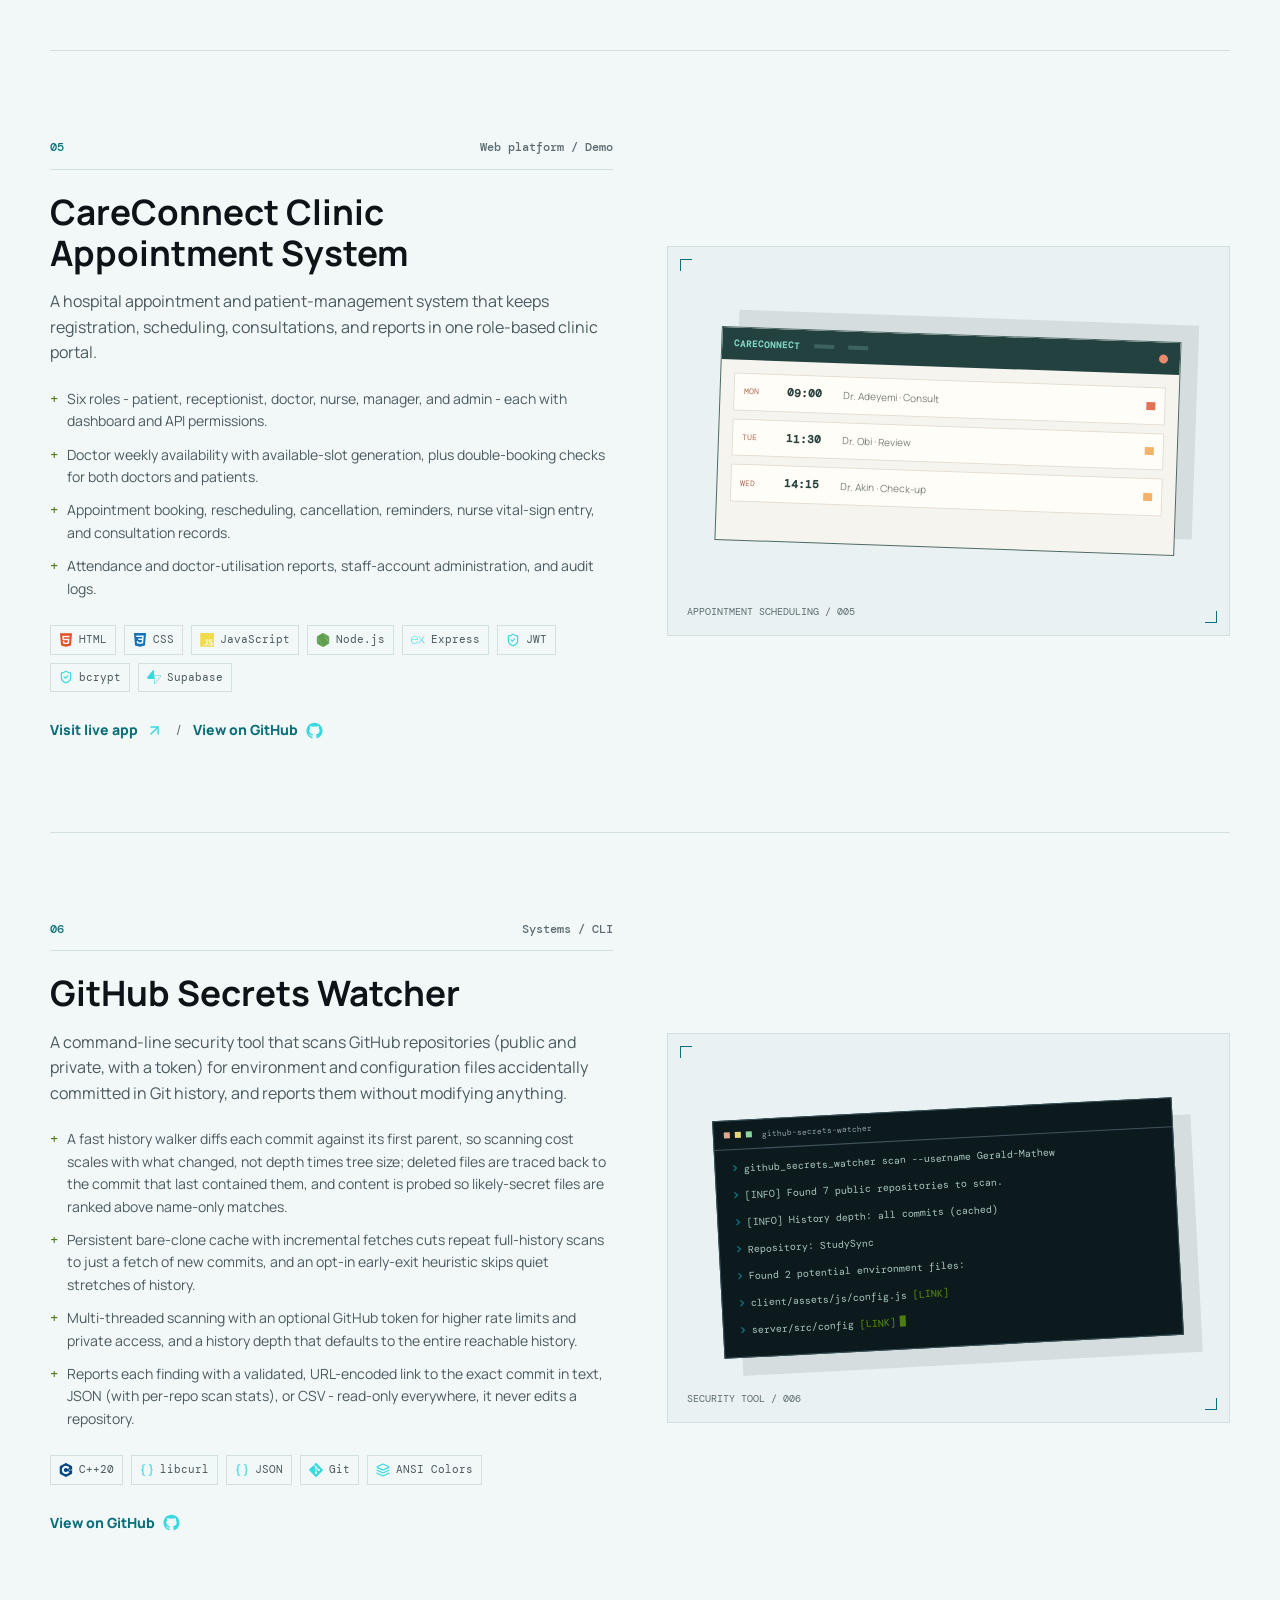
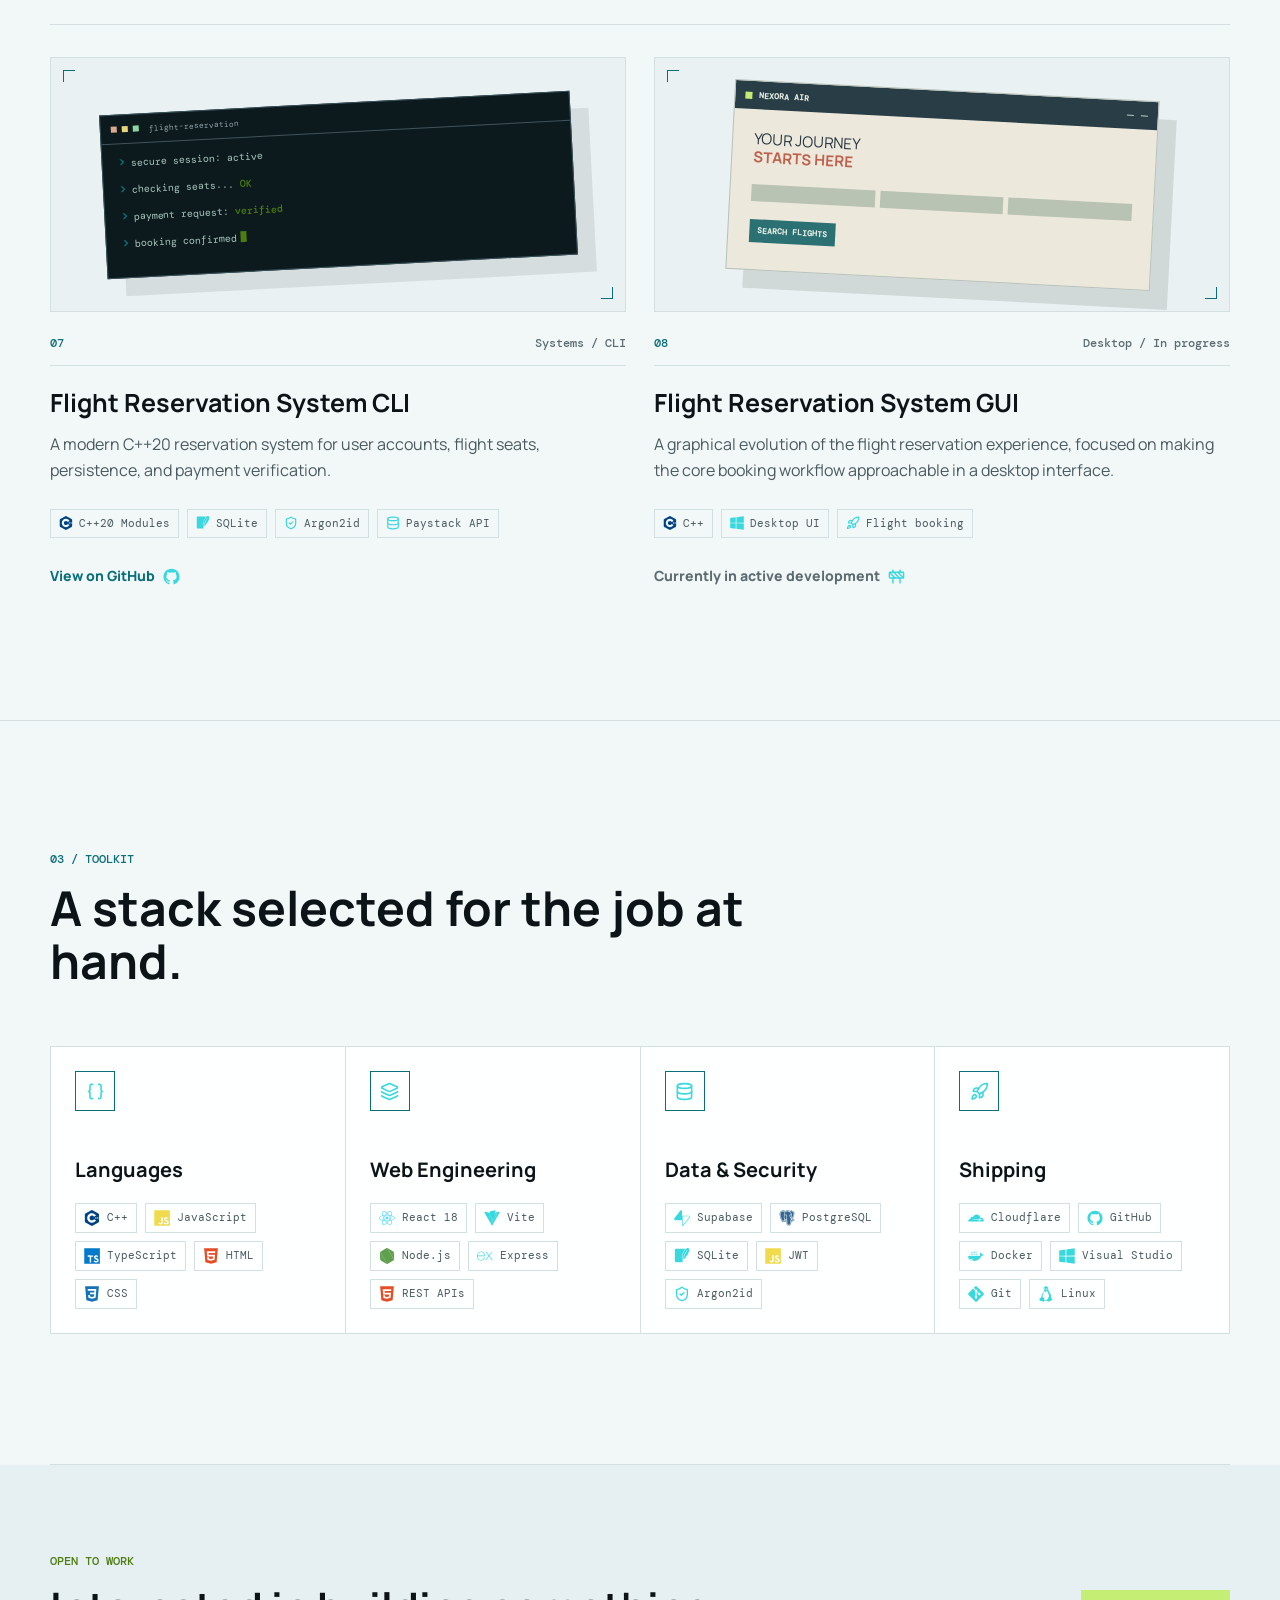
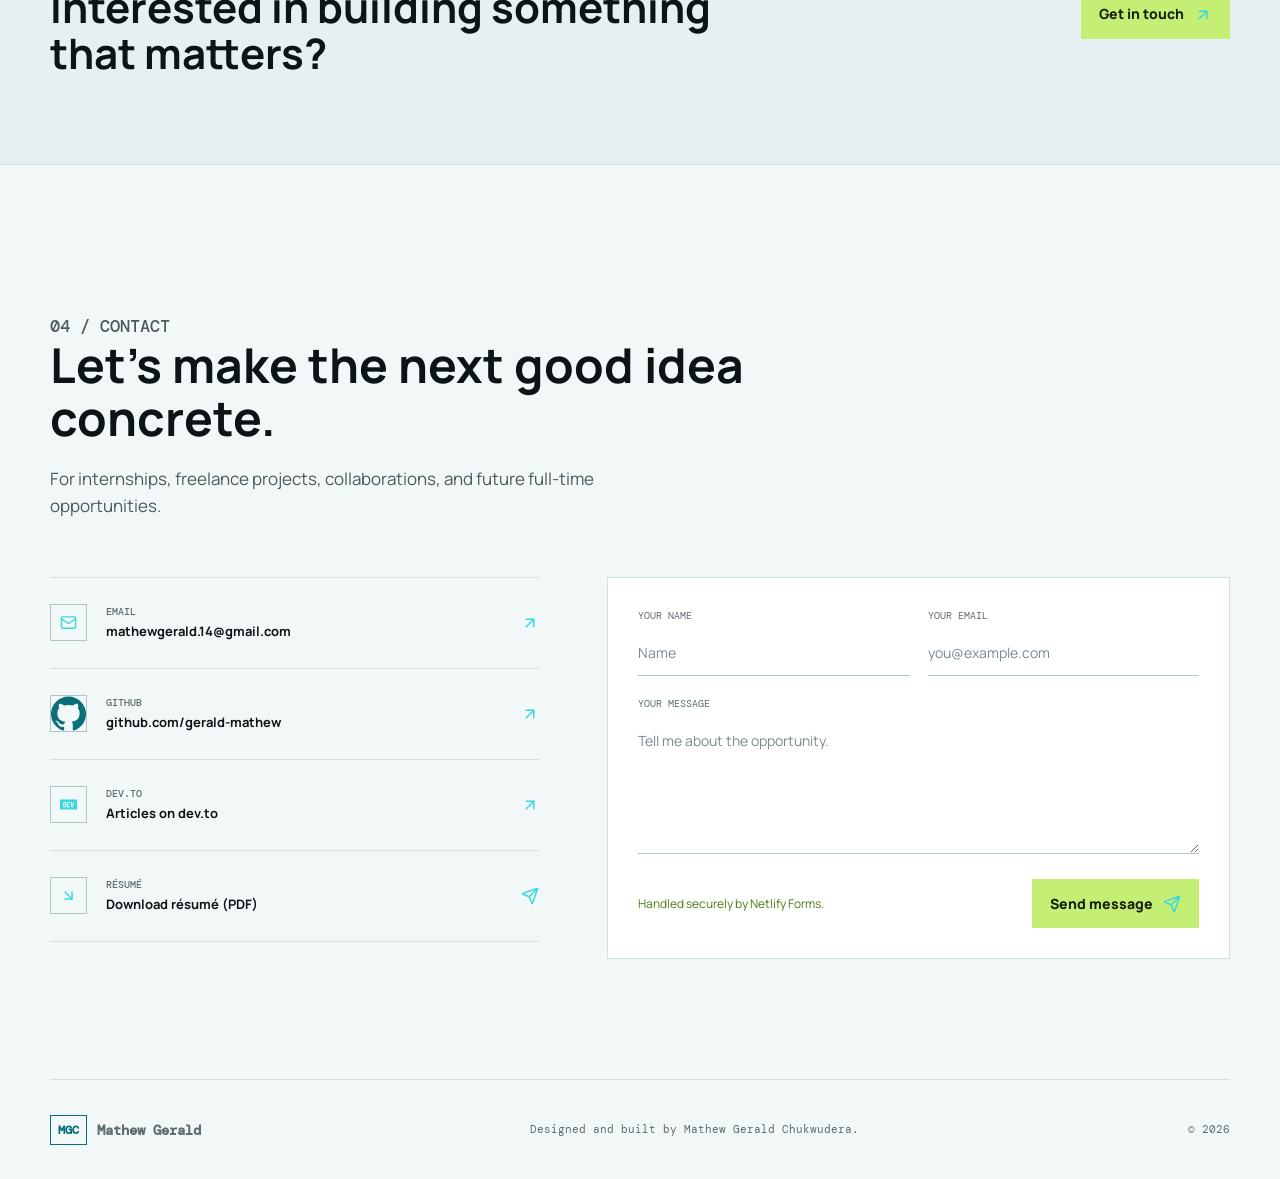
==== commit 33b4c327: "Add the computer-based testing portal as the second selected project Feature the CBT platform in the" ====
--- a/index.html
+++ b/index.html
@@ -202,7 +202,7 @@
       </section>
 
       <section class="work section" id="work"><div class="container">
-        <div class="section-heading work-heading reveal"><p class="section-kicker">02 / SELECTED WORK</p><h2>Projects built around real operational needs.</h2><p>Seven focused builds across education technology, public web, flight reservations, healthcare scheduling, and security tools.</p></div>
+        <div class="section-heading work-heading reveal"><p class="section-kicker">02 / SELECTED WORK</p><h2>Projects built around real operational needs.</h2><p>Eight focused builds across education technology, computer-based testing, public web, flight reservations, healthcare scheduling, and security tools.</p></div>
         <div class="project-list">
           <article class="project project-featured reveal">
             <div class="project-display portal-display" aria-hidden="true">
@@ -219,19 +219,46 @@
 
           <article class="project project-reverse reveal">
             <div class="project-copy">
-              <div class="project-topline"><span>02</span><span>Public web / Production</span></div><h3>Sherman Nagel School Website</h3>
+              <div class="project-topline"><span>02</span><span>Web platform / Production</span></div><h3>Sherman Nagel CBT Portal</h3>
+              <p>A computer-based test platform run for the school's entrance aptitude test, carrying candidates from PIN sign-in through timed subject papers to published results, and built to grow into a full in-school CBT system.</p>
+              <ul class="project-points"><li>Candidates sign in with an Exam ID and PIN and see only their assigned subjects, while scoped admin accounts manage candidates, questions, schedules and results.</li><li>The exam engine runs timed, shuffled attempts, records violations as they happen, sweeps expired sessions automatically, and grants controlled retakes and rewrites with an audit trail.</li><li>A question bank with single and bulk entry, per-subject schedules, and 12 related tables covering candidates, attempts, answers and violations across 28 API endpoints.</li><li>Result sheets and CSV export with flag resolution, backed by CSPRNG-generated exam PINs, password policy checks, account lockout, and JWT sessions.</li></ul>
+              <div class="tech-list"><span><img class="icon" src="/assets/icons/react-original.svg" alt="" aria-hidden="true" />React 18</span><span><img class="icon" src="/assets/icons/vitejs-plain.svg" alt="" aria-hidden="true" />Vite</span><span><img class="icon" src="/assets/icons/nodejs-plain.svg" alt="" aria-hidden="true" />Node.js</span><span><img class="icon" src="/assets/icons/express-original.svg" alt="" aria-hidden="true" />Express</span><span><img class="icon" src="/assets/icons/supabase-plain.svg" alt="" aria-hidden="true" />Supabase</span><span><img class="icon" src="/assets/icons/cloudflare-plain.svg" alt="" aria-hidden="true" />Cloudflare</span></div>
+              <a class="project-link" href="https://cbt.shermannagel.sch.ng" target="_blank" rel="noreferrer">Visit live portal <img class="icon" src="/assets/icons/arrow-up-right.svg" alt="" aria-hidden="true" /></a>
+            </div>
+            <div class="project-display cbt-display" aria-hidden="true">
+              <div class="exam-window">
+                <div class="exam-bar"><span>MATHEMATICS</span><em>32:14</em></div>
+                <div class="exam-progress"><i></i></div>
+                <div class="exam-body">
+                  <div class="exam-q"><b>12</b><p><i></i><i></i><i class="short"></i></p></div>
+                  <div class="exam-options">
+                    <div><b>A</b><i></i></div>
+                    <div class="picked"><b>B</b><i></i></div>
+                    <div><b>C</b><i></i></div>
+                    <div><b>D</b><i></i></div>
+                  </div>
+                </div>
+                <div class="exam-foot"><em>PREV</em><b>NEXT</b></div>
+              </div>
+              <span class="display-note">COMPUTER-BASED TESTING / 002</span>
+            </div>
+          </article>
+
+          <article class="project project-reverse reveal">
+            <div class="project-copy">
+              <div class="project-topline"><span>03</span><span>Public web / Production</span></div><h3>Sherman Nagel School Website</h3>
               <p>A modern public-facing school website that communicates the school experience clearly, supports enquiries, and connects visitors to the school's online services.</p>
               <ul class="project-points"><li>Designed as a responsive, content-first experience for students, families, and prospective parents.</li><li>Deployed at www.shermannagel.sch.ng.</li></ul>
               <div class="tech-list"><span><img class="icon" src="/assets/icons/html5-plain.svg" alt="" aria-hidden="true" />HTML</span><span><img class="icon" src="/assets/icons/css3-plain.svg" alt="" aria-hidden="true" />CSS</span><span><img class="icon" src="/assets/icons/javascript-plain.svg" alt="" aria-hidden="true" />JavaScript</span><span><img class="icon" src="/assets/icons/cloudflare-plain.svg" alt="" aria-hidden="true" />Cloudflare Workers</span><span><img class="icon" src="/assets/icons/layers-3.svg" alt="" aria-hidden="true" />Responsive UI</span></div>
               <a class="project-link" href="https://www.shermannagel.sch.ng" target="_blank" rel="noreferrer">Open live website <img class="icon" src="/assets/icons/arrow-up-right.svg" alt="" aria-hidden="true" /></a>
             </div>
-            <div class="project-display website-display" aria-hidden="true"><div class="site-window"><div class="site-nav"><b>SN</b><i></i><i></i><i></i><span></span></div><div class="site-hero-ui"><small>EXCELLENCE IN EDUCATION</small><strong>Learning that<br />moves forward.</strong><em></em></div><div class="site-cards"><i></i><i></i><i></i></div></div><span class="display-note">PUBLIC EXPERIENCE / 002</span>
+            <div class="project-display website-display" aria-hidden="true"><div class="site-window"><div class="site-nav"><b>SN</b><i></i><i></i><i></i><span></span></div><div class="site-hero-ui"><small>EXCELLENCE IN EDUCATION</small><strong>Learning that<br />moves forward.</strong><em></em></div><div class="site-cards"><i></i><i></i><i></i></div></div><span class="display-note">PUBLIC EXPERIENCE / 003</span>
             </div>
           </article>
 
           <article class="project project-reverse reveal">
             <div class="project-copy">
-              <div class="project-topline"><span>03</span><span>Web platform / Demo</span></div><h3>StudySync</h3>
+              <div class="project-topline"><span>04</span><span>Web platform / Demo</span></div><h3>StudySync</h3>
               <p>A student course registration system for a university tutorial centre that manages student records, semester enrolment, instructors, and instructor-to-course assignments across four roles.</p>
               <ul class="project-points"><li>Role-based pages and API permissions for administrators, registration officers, managers, and instructors.</li><li>Duplicate-enrolment prevention, plus one active instructor assignment per course and semester.</li><li>Course enrolment and instructor-assignment reports, instructor class lists, and audit logging for important changes.</li></ul>
               <div class="tech-list"><span><img class="icon" src="/assets/icons/html5-plain.svg" alt="" aria-hidden="true" />HTML</span><span><img class="icon" src="/assets/icons/css3-plain.svg" alt="" aria-hidden="true" />CSS</span><span><img class="icon" src="/assets/icons/javascript-plain.svg" alt="" aria-hidden="true" />JavaScript</span><span><img class="icon" src="/assets/icons/nodejs-plain.svg" alt="" aria-hidden="true" />Node.js</span><span><img class="icon" src="/assets/icons/express-original.svg" alt="" aria-hidden="true" />Express</span><span><img class="icon" src="/assets/icons/shield-check.svg" alt="" aria-hidden="true" />JWT</span><span><img class="icon" src="/assets/icons/supabase-plain.svg" alt="" aria-hidden="true" />Supabase</span><span><img class="icon" src="/assets/icons/cloudflare-plain.svg" alt="" aria-hidden="true" />Cloudflare</span></div>
@@ -252,13 +279,13 @@
                   </div>
                 </div>
               </div>
-              <span class="display-note">COURSE REGISTRATION / 003</span>
+              <span class="display-note">COURSE REGISTRATION / 004</span>
             </div>
           </article>
 
           <article class="project project-reverse reveal reveal-delay">
             <div class="project-copy">
-              <div class="project-topline"><span>04</span><span>Web platform / Demo</span></div><h3>CareConnect Clinic Appointment System</h3>
+              <div class="project-topline"><span>05</span><span>Web platform / Demo</span></div><h3>CareConnect Clinic Appointment System</h3>
               <p>A hospital appointment and patient-management system that keeps registration, scheduling, consultations, and reports in one role-based clinic portal.</p>
               <ul class="project-points"><li>Six roles - patient, receptionist, doctor, nurse, manager, and admin - each with dashboard and API permissions.</li><li>Doctor weekly availability with available-slot generation, plus double-booking checks for both doctors and patients.</li><li>Appointment booking, rescheduling, cancellation, reminders, nurse vital-sign entry, and consultation records.</li><li>Attendance and doctor-utilisation reports, staff-account administration, and audit logs.</li></ul>
               <div class="tech-list"><span><img class="icon" src="/assets/icons/html5-plain.svg" alt="" aria-hidden="true" />HTML</span><span><img class="icon" src="/assets/icons/css3-plain.svg" alt="" aria-hidden="true" />CSS</span><span><img class="icon" src="/assets/icons/javascript-plain.svg" alt="" aria-hidden="true" />JavaScript</span><span><img class="icon" src="/assets/icons/nodejs-plain.svg" alt="" aria-hidden="true" />Node.js</span><span><img class="icon" src="/assets/icons/express-original.svg" alt="" aria-hidden="true" />Express</span><span><img class="icon" src="/assets/icons/shield-check.svg" alt="" aria-hidden="true" />JWT</span><span><img class="icon" src="/assets/icons/shield-check.svg" alt="" aria-hidden="true" />bcrypt</span><span><img class="icon" src="/assets/icons/supabase-plain.svg" alt="" aria-hidden="true" />Supabase</span></div>
@@ -276,13 +303,13 @@
                   <div class="clinic-slot"><small>WED</small><b>14:15</b><em>Dr. Akin · Check-up</em><i></i></div>
                 </div>
               </div>
-              <span class="display-note">APPOINTMENT SCHEDULING / 004</span>
+              <span class="display-note">APPOINTMENT SCHEDULING / 005</span>
             </div>
           </article>
 
           <article class="project project-reverse reveal">
             <div class="project-copy">
-              <div class="project-topline"><span>05</span><span>Systems / CLI</span></div><h3>GitHub Secrets Watcher</h3>
+              <div class="project-topline"><span>06</span><span>Systems / CLI</span></div><h3>GitHub Secrets Watcher</h3>
               <p>A command-line security tool that scans GitHub repositories (public and private, with a token) for environment and configuration files accidentally committed in Git history, and reports them without modifying anything.</p>
               <ul class="project-points"><li>A fast history walker diffs each commit against its first parent, so scanning cost scales with what changed, not depth times tree size; deleted files are traced back to the commit that last contained them, and content is probed so likely-secret files are ranked above name-only matches.</li><li>Persistent bare-clone cache with incremental fetches cuts repeat full-history scans to just a fetch of new commits, and an opt-in early-exit heuristic skips quiet stretches of history.</li><li>Multi-threaded scanning with an optional GitHub token for higher rate limits and private access, and a history depth that defaults to the entire reachable history.</li><li>Reports each finding with a validated, URL-encoded link to the exact commit in text, JSON (with per-repo scan stats), or CSV - read-only everywhere, it never edits a repository.</li></ul>
               <div class="tech-list"><span><img class="icon" src="/assets/icons/cplusplus-plain.svg" alt="" aria-hidden="true" />C++20</span><span><img class="icon" src="/assets/icons/braces.svg" alt="" aria-hidden="true" />libcurl</span><span><img class="icon" src="/assets/icons/braces.svg" alt="" aria-hidden="true" />JSON</span><span><img class="icon" src="/assets/icons/git-plain.svg" alt="" aria-hidden="true" />Git</span><span><img class="icon" src="/assets/icons/layers-3.svg" alt="" aria-hidden="true" />ANSI Colors</span></div>
@@ -299,7 +326,7 @@
                 <p><b>></b>     client/assets/js/config.js <strong>[LINK]</strong></p>
                 <p><b>></b>     server/src/config <strong>[LINK]</strong><span class="cursor"></span></p>
               </div>
-              <span class="display-note">SECURITY TOOL / 005</span>
+              <span class="display-note">SECURITY TOOL / 006</span>
             </div>
           </article>
 
@@ -315,7 +342,7 @@
                 </div>
               </div>
               <div class="project-copy">
-                <div class="project-topline"><span>06</span><span>Systems / CLI</span></div>
+                <div class="project-topline"><span>07</span><span>Systems / CLI</span></div>
                 <h3>Flight Reservation System CLI</h3>
                 <p>A modern C++20 reservation system for user accounts, flight seats, persistence, and payment verification.</p>
                 <div class="tech-list"><span><img class="icon" src="/assets/icons/cplusplus-plain.svg" alt="" aria-hidden="true" />C++20 Modules</span><span><img class="icon" src="/assets/icons/sqlite-plain.svg" alt="" aria-hidden="true" />SQLite</span><span><img class="icon" src="/assets/icons/shield-check.svg" alt="" aria-hidden="true" />Argon2id</span><span><img class="icon" src="/assets/icons/database.svg" alt="" aria-hidden="true" />Paystack API</span></div>
@@ -331,7 +358,7 @@
                 </div>
               </div>
               <div class="project-copy">
-                <div class="project-topline"><span>07</span><span>Desktop / In progress</span></div>
+                <div class="project-topline"><span>08</span><span>Desktop / In progress</span></div>
                 <h3>Flight Reservation System GUI</h3>
                 <p>A graphical evolution of the flight reservation experience, focused on making the core booking workflow approachable in a desktop interface.</p>
                 <div class="tech-list"><span><img class="icon" src="/assets/icons/cplusplus-plain.svg" alt="" aria-hidden="true" />C++</span><span><img class="icon" src="/assets/icons/windows8-original.svg" alt="" aria-hidden="true" />Desktop UI</span><span><img class="icon" src="/assets/icons/rocket.svg" alt="" aria-hidden="true" />Flight booking</span></div>
--- a/assets/style.css
+++ b/assets/style.css
@@ -32,6 +32,7 @@
   --surface: light-dark(#ffffff, #0c1216);
   --surface-soft: light-dark(#ffffff, #111a1f);
   --surface-deep: light-dark(#ffffff, #0b1014);
+  --display-surround: light-dark(#e9f1f3, #0b1014);
   --band: light-dark(#e6eff1, #0a1013);
 
   --line: light-dark(#d3e0e2, #26343b);
@@ -839,7 +840,7 @@
   place-items: center;
   border: 1px solid var(--line);
   overflow: hidden;
-  background: var(--surface-deep);
+  background: var(--display-surround);
 }
 
 .project-display::before,
@@ -977,7 +978,7 @@
   width: 83%;
   border: 1px solid #52656c;
   background: #172227;
-  box-shadow: 22px 23px 0 #101a1f;
+  box-shadow: 22px 23px 0 light-dark(rgba(13, 22, 26, 0.09), #101a1f);
   transform: rotate(-4deg);
 }
 
@@ -1100,7 +1101,7 @@
   overflow: hidden;
   border: 1px solid #49626b;
   background: #d1ddd4;
-  box-shadow: -20px 23px 0 #101b20;
+  box-shadow: -20px 23px 0 light-dark(rgba(13, 22, 26, 0.09), #101b20);
   transform: rotate(3deg);
 }
 
@@ -1200,7 +1201,7 @@
 }
 
 .cli-display {
-  background: #071013;
+  background: light-dark(#e9f1f3, #071013);
 }
 
 .terminal-window {
@@ -1209,7 +1210,7 @@
   padding-bottom: 18px;
   border: 1px solid #39535b;
   background: #0c191d;
-  box-shadow: 18px 18px 0 #111d22;
+  box-shadow: 18px 18px 0 light-dark(rgba(13, 22, 26, 0.09), #111d22);
   transform: rotate(-3deg);
   font-family: var(--mono);
 }
@@ -1240,7 +1241,7 @@
 }
 
 .gui-display {
-  background: #131719;
+  background: light-dark(#e9f1f3, #131719);
 }
 
 .app-window {
@@ -1249,7 +1250,7 @@
   overflow: hidden;
   border: 1px solid #b6c2bc;
   background: #ece8dc;
-  box-shadow: 18px 18px 0 #383b33;
+  box-shadow: 18px 18px 0 light-dark(rgba(52, 48, 33, 0.13), #383b33);
   transform: rotate(3deg);
 }
 
@@ -1339,7 +1340,7 @@
 
 /* StudySync course-registration mockup */
 .studysync-display {
-  background: #0d1419;
+  background: light-dark(#e9f1f3, #0d1419);
 }
 
 .course-window {
@@ -1348,7 +1349,7 @@
   overflow: hidden;
   border: 1px solid #4a5b6e;
   background: #eef0f4;
-  box-shadow: -15px 17px 0 #172028;
+  box-shadow: -15px 17px 0 light-dark(rgba(13, 22, 26, 0.09), #172028);
   transform: rotate(-2deg);
 }
 
@@ -1451,7 +1452,185 @@
 
 /* CareConnect clinic-schedule mockup */
 .careconnect-display {
-  background: #0e1215;
+  background: light-dark(#e9f1f3, #0e1215);
+}
+
+.cbt-display {
+  background: light-dark(#e9f1f3, #0a1530);
+}
+
+.exam-window {
+  width: 74%;
+  overflow: hidden;
+  border: 1px solid #26457e;
+  background: #f7f8fc;
+  box-shadow: 16px 17px 0 light-dark(rgba(13, 22, 26, 0.09), #060d24);
+  transform: rotate(-2deg);
+}
+
+.exam-bar {
+  display: flex;
+  align-items: center;
+  justify-content: space-between;
+  height: 32px;
+  padding: 0 12px;
+  background: #123a75;
+}
+
+.exam-bar span {
+  color: #cfe0ff;
+  font-family: var(--mono);
+  font-size: 10px;
+  font-weight: 800;
+  letter-spacing: 1px;
+}
+
+.exam-bar em {
+  padding: 3px 7px;
+  color: #123a75;
+  background: #ffffff;
+  font-family: var(--mono);
+  font-size: 9px;
+  font-style: normal;
+  font-weight: 700;
+}
+
+.exam-progress {
+  height: 5px;
+  background: #dde4f2;
+}
+
+.exam-progress i {
+  display: block;
+  width: 42%;
+  height: 100%;
+  background: #2f7de0;
+}
+
+.exam-body {
+  display: flex;
+  flex-direction: column;
+  gap: 10px;
+  padding: 12px;
+}
+
+.exam-q {
+  display: grid;
+  grid-template-columns: 27px minmax(0, 1fr);
+  gap: 11px;
+  align-items: start;
+}
+
+.exam-q b {
+  display: grid;
+  place-items: center;
+  width: 27px;
+  height: 27px;
+  border: 1px solid #26457e;
+  color: #123a75;
+  font-family: var(--mono);
+  font-size: 11px;
+}
+
+.exam-q p {
+  display: flex;
+  flex-direction: column;
+  gap: 6px;
+  margin: 4px 0 0;
+}
+
+.exam-q p i {
+  height: 7px;
+  background: #c9d2e6;
+}
+
+.exam-q p i.short {
+  width: 56%;
+}
+
+.exam-options {
+  display: grid;
+  gap: 6px;
+}
+
+.exam-options > div {
+  display: flex;
+  align-items: center;
+  gap: 11px;
+  padding: 5px 11px;
+  border: 1px solid #dde4f2;
+  background: #ffffff;
+}
+
+.exam-options b {
+  display: grid;
+  flex: 0 0 auto;
+  place-items: center;
+  width: 19px;
+  height: 19px;
+  border: 1px solid #b9c6de;
+  color: #123a75;
+  font-family: var(--mono);
+  font-size: 9px;
+}
+
+.exam-options i {
+  height: 6px;
+  background: #dde4f2;
+}
+
+.exam-options > div:nth-child(1) i { width: 74%; }
+.exam-options > div:nth-child(2) i { width: 62%; }
+.exam-options > div:nth-child(3) i { width: 81%; }
+.exam-options > div:nth-child(4) i { width: 55%; }
+
+.exam-options > div.picked {
+  border-color: #123a75;
+  background: #eaf1ff;
+}
+
+.exam-options > div.picked b {
+  border-color: #123a75;
+  color: #ffffff;
+  background: #123a75;
+}
+
+.exam-options > div.picked i {
+  background: #7f9dd4;
+}
+
+.exam-foot {
+  display: flex;
+  align-items: center;
+  justify-content: space-between;
+  padding: 9px 17px;
+  border-top: 1px solid #dde4f2;
+  background: #ffffff;
+}
+
+.exam-foot em {
+  display: flex;
+  align-items: center;
+  justify-content: center;
+  width: 56px;
+  height: 23px;
+  border: 1px solid #b9c6de;
+  background: #ffffff;
+  color: #123a75;
+  font-family: var(--mono);
+  font-size: 9px;
+  font-style: normal;
+  font-weight: 700;
+  letter-spacing: 1px;
+}
+
+.exam-foot b {
+  padding: 7px 14px;
+  color: #ffffff;
+  background: #123a75;
+  font-family: var(--mono);
+  font-size: 9px;
+  letter-spacing: 1px;
 }
 
 .clinic-window {
@@ -1460,7 +1639,7 @@
   overflow: hidden;
   border: 1px solid #4d6a66;
   background: #f6f4ee;
-  box-shadow: 17px -17px 0 #192021;
+  box-shadow: 17px -17px 0 light-dark(rgba(13, 22, 26, 0.09), #192021);
   transform: rotate(2deg);
 }
 
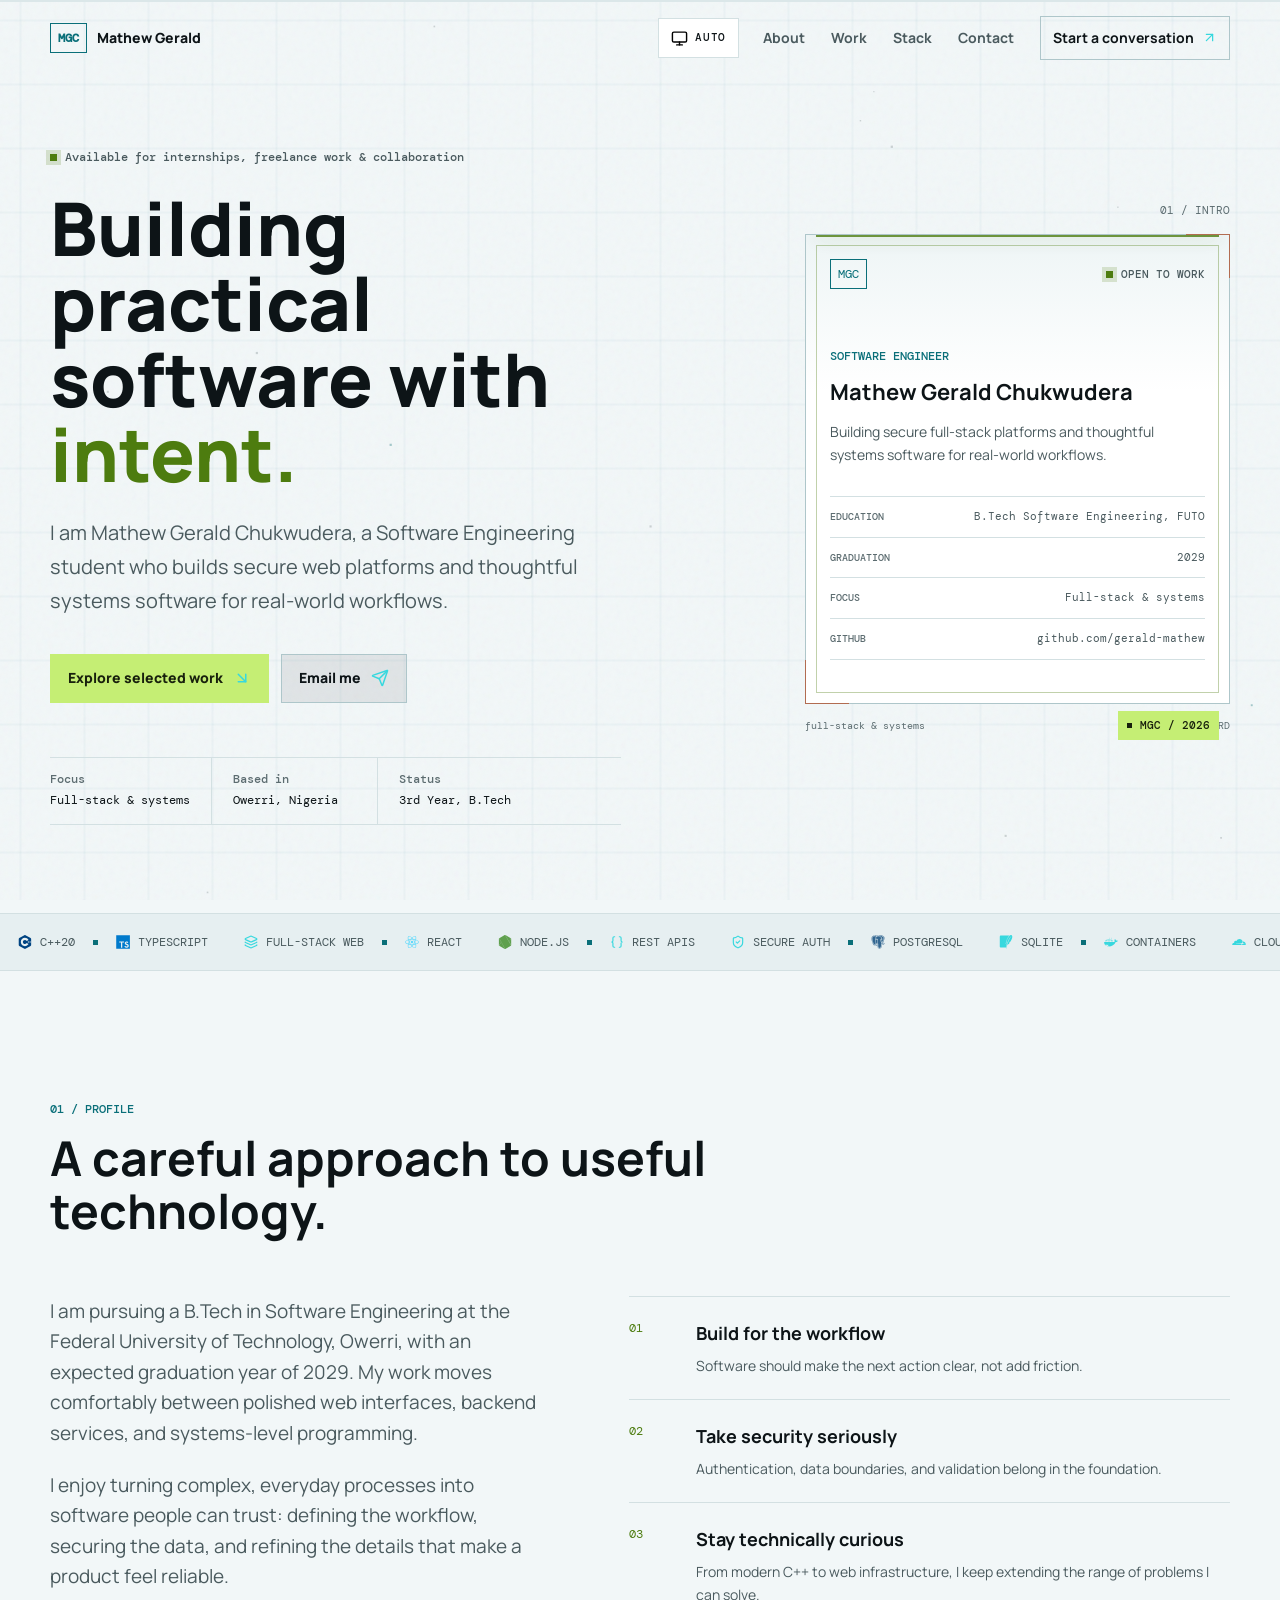
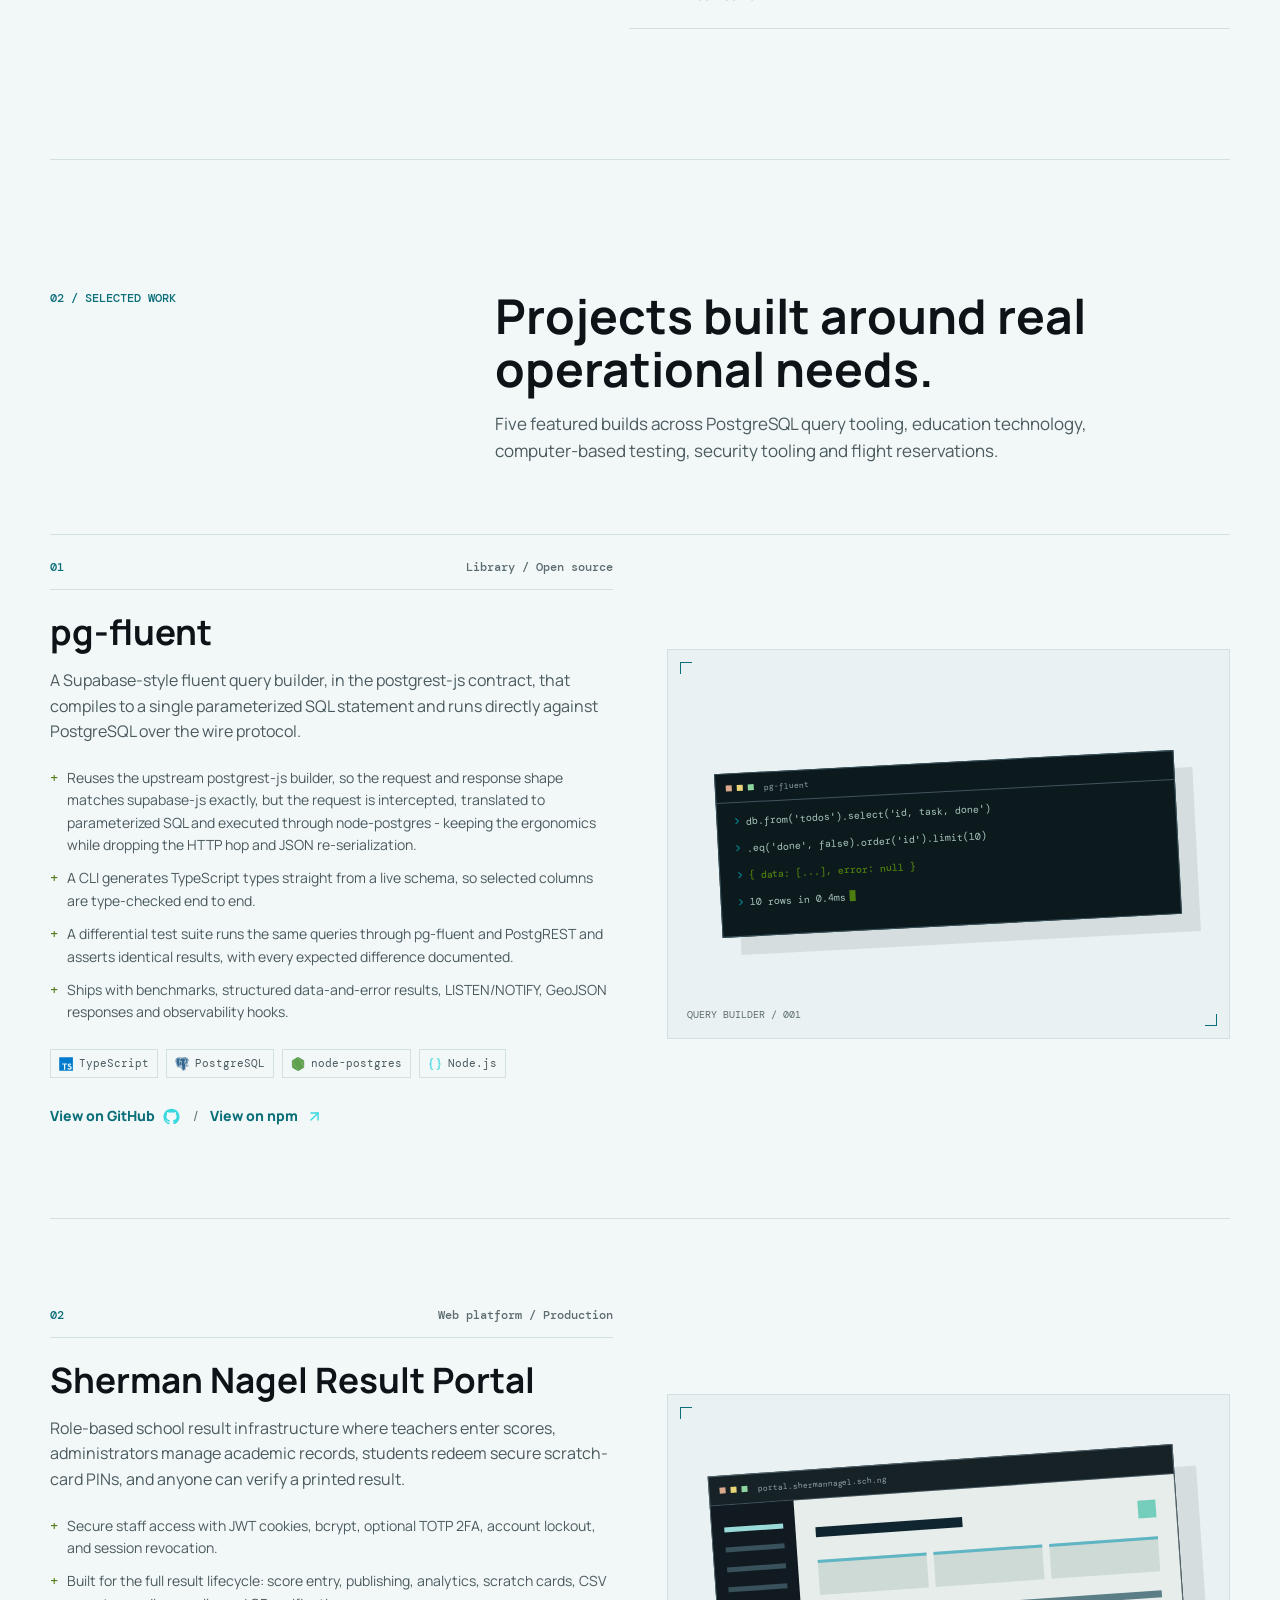
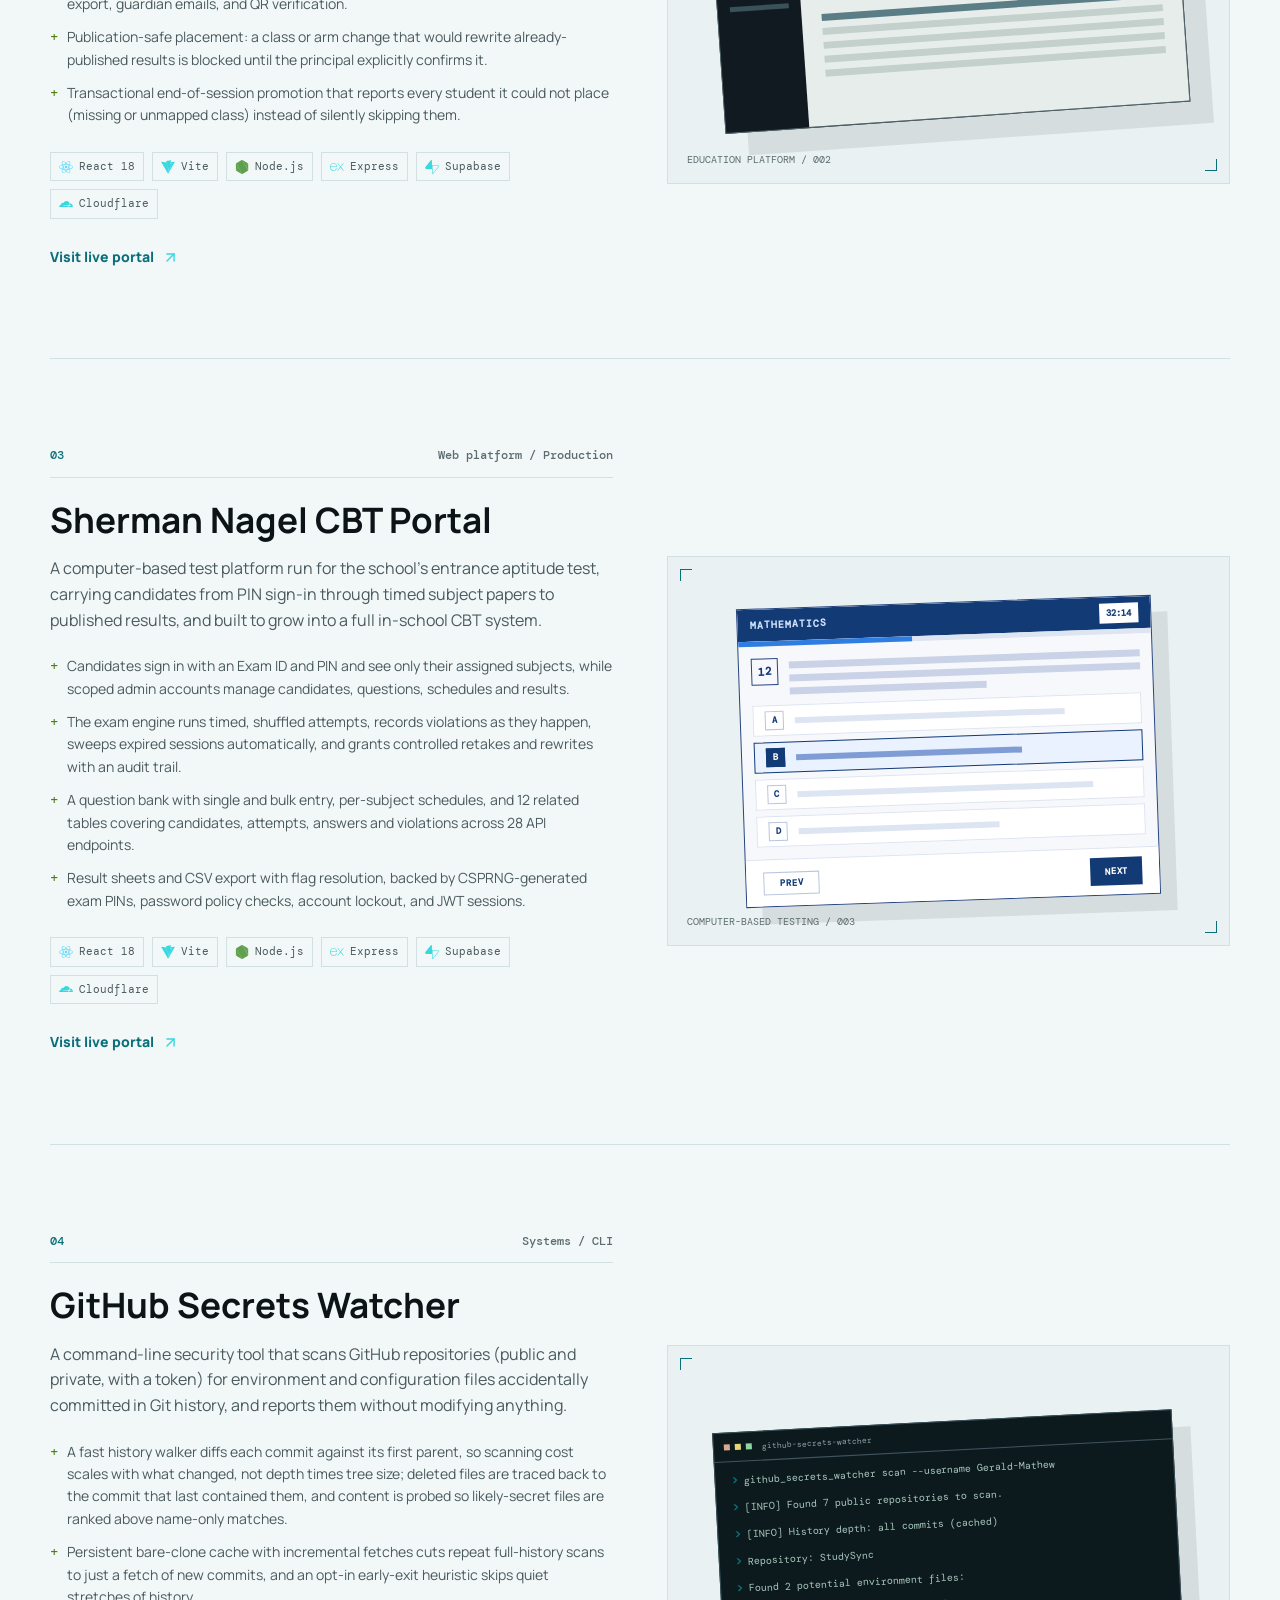
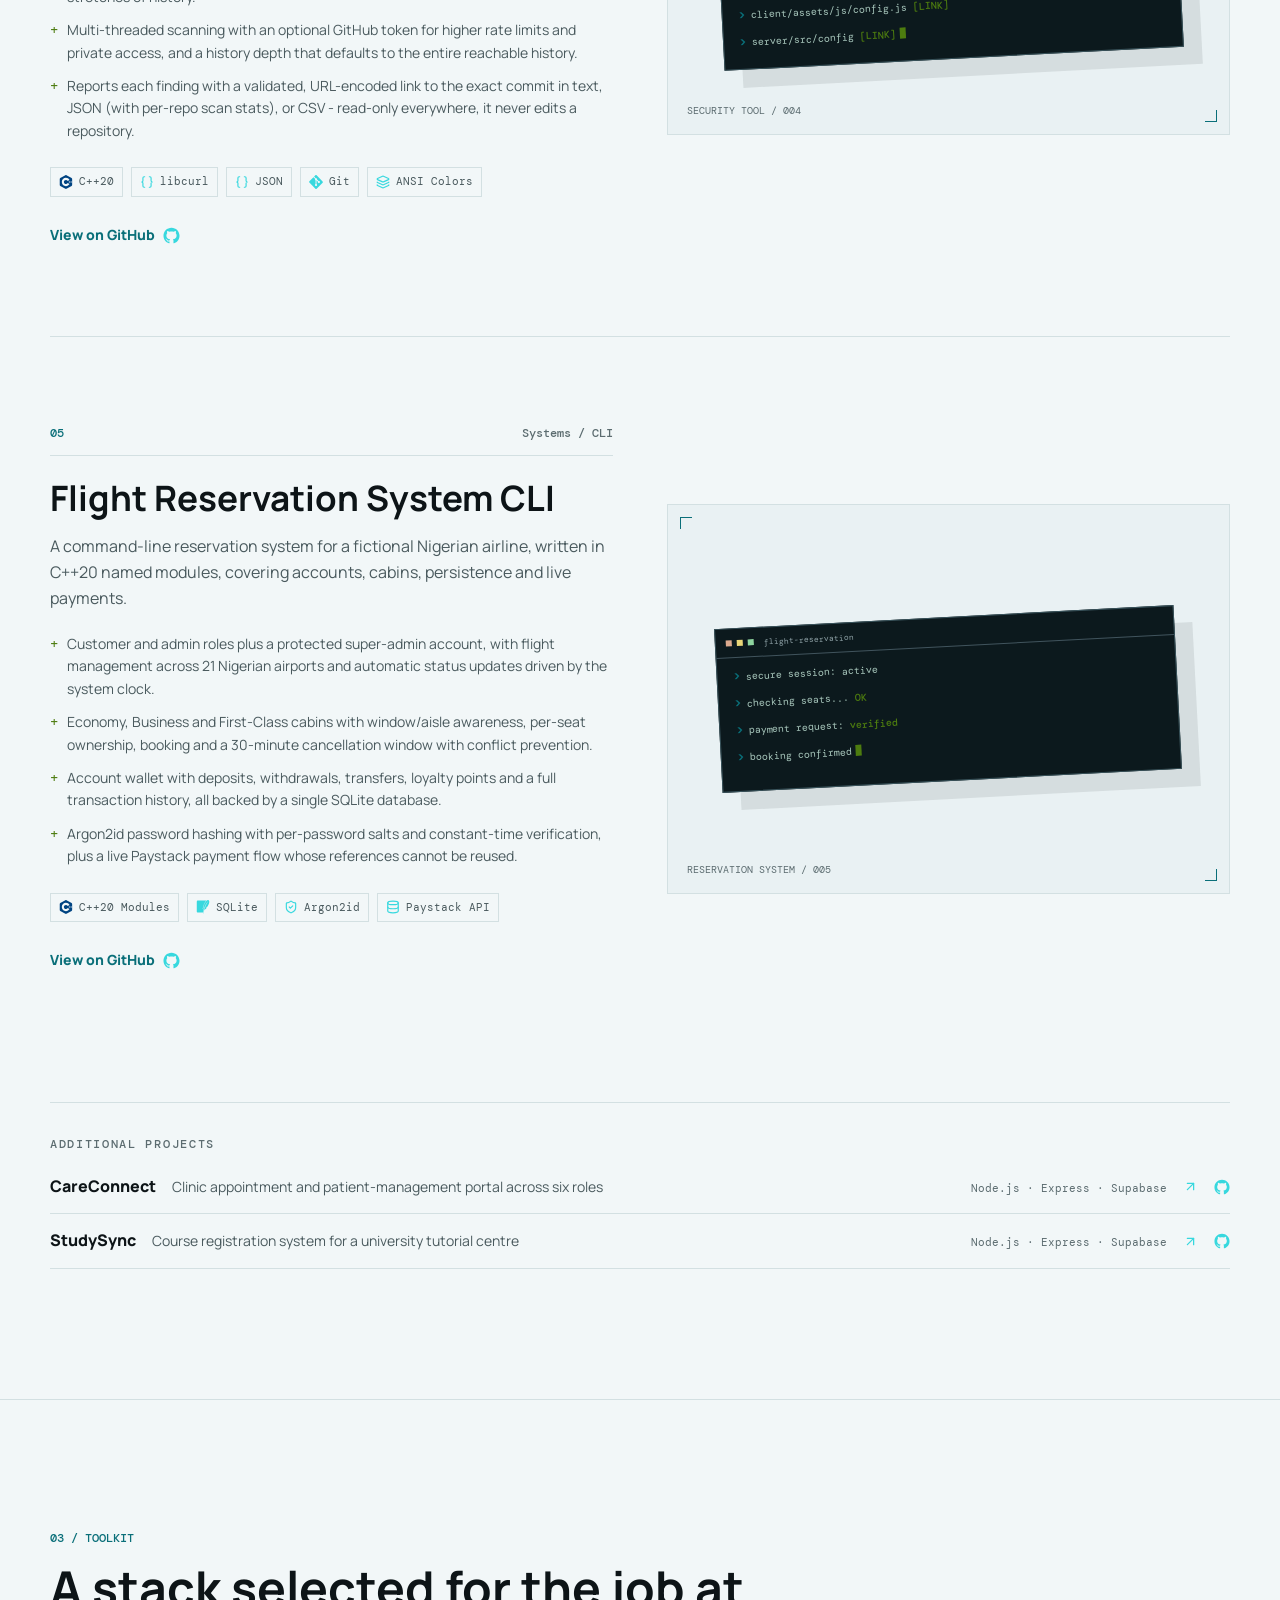
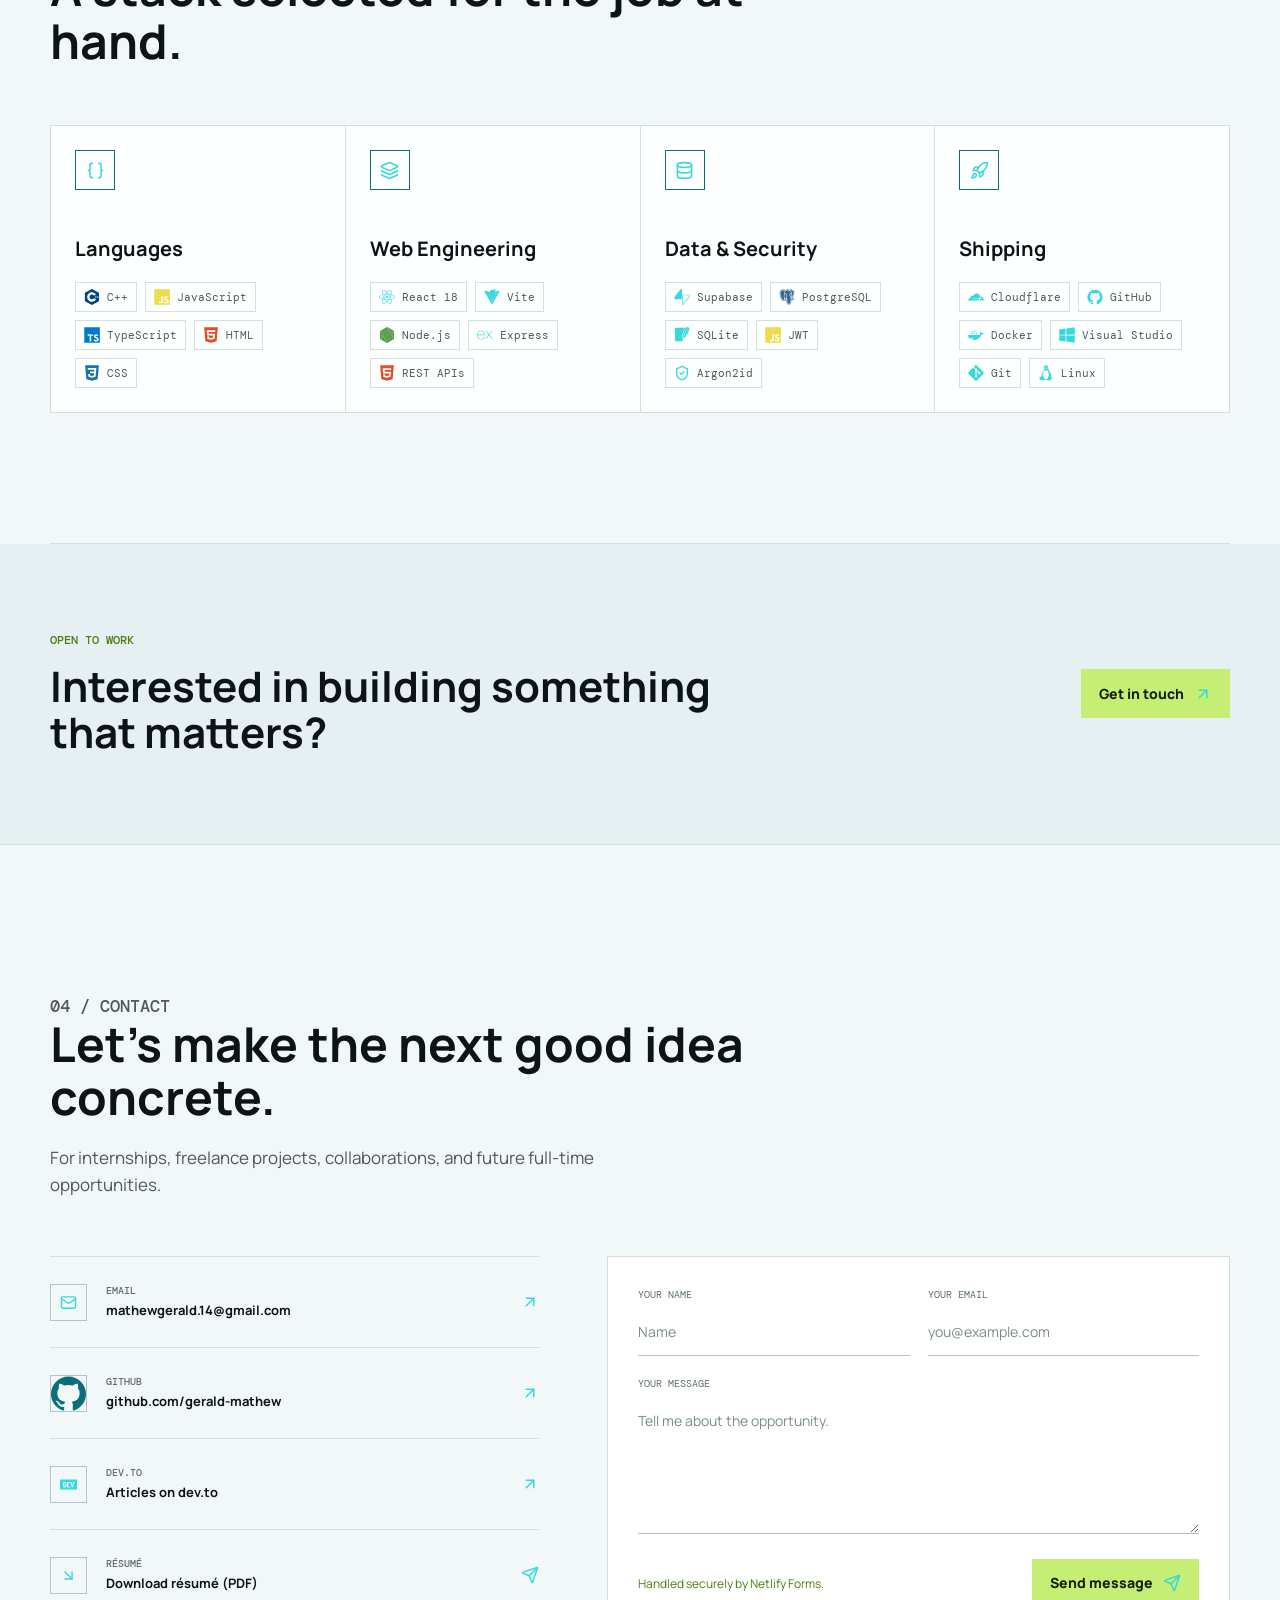
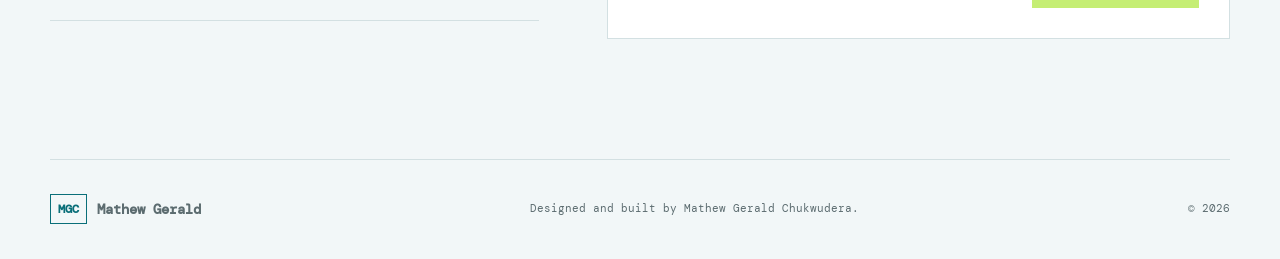
==== commit c08beef2: "Add pg-fluent as the lead project and retire the flight-reservation GUI Reorder the selected work ar" ====
--- a/index.html
+++ b/index.html
@@ -202,24 +202,47 @@
       </section>
 
       <section class="work section" id="work"><div class="container">
-        <div class="section-heading work-heading reveal"><p class="section-kicker">02 / SELECTED WORK</p><h2>Projects built around real operational needs.</h2><p>Eight focused builds across education technology, computer-based testing, public web, flight reservations, healthcare scheduling, and security tools.</p></div>
+        <div class="section-heading work-heading reveal"><p class="section-kicker">02 / SELECTED WORK</p><h2>Projects built around real operational needs.</h2><p>Five featured builds across PostgreSQL query tooling, education technology, computer-based testing, security tooling and flight reservations.</p></div>
         <div class="project-list">
-          <article class="project project-featured reveal">
-            <div class="project-display portal-display" aria-hidden="true">
-              <div class="browser-shell"><div class="browser-bar"><span></span><span></span><span></span><em>portal.shermannagel.sch.ng</em></div><div class="portal-screen"><div class="portal-side"><i></i><i></i><i></i><i></i><i></i></div><div class="portal-content"><div class="screen-heading"><span></span><b></b></div><div class="screen-metrics"><i></i><i></i><i></i></div><div class="screen-table"><i></i><i></i><i></i><i></i><i></i></div></div></div></div><span class="display-note">EDUCATION PLATFORM / 001</span>
-            </div>
-            <div class="project-copy">
-              <div class="project-topline"><span>01</span><span>Web platform / Production</span></div><h3>Sherman Nagel Result Portal</h3>
+          <article class="project project-reverse reveal">
+            <div class="project-copy">
+              <div class="project-topline"><span>01</span><span>Library / Open source</span></div><h3>pg-fluent</h3>
+              <p>A Supabase-style fluent query builder, in the postgrest-js contract, that compiles to a single parameterized SQL statement and runs directly against PostgreSQL over the wire protocol.</p>
+              <ul class="project-points"><li>Reuses the upstream postgrest-js builder, so the request and response shape matches supabase-js exactly, but the request is intercepted, translated to parameterized SQL and executed through node-postgres - keeping the ergonomics while dropping the HTTP hop and JSON re-serialization.</li><li>A CLI generates TypeScript types straight from a live schema, so selected columns are type-checked end to end.</li><li>A differential test suite runs the same queries through pg-fluent and PostgREST and asserts identical results, with every expected difference documented.</li><li>Ships with benchmarks, structured data-and-error results, LISTEN/NOTIFY, GeoJSON responses and observability hooks.</li></ul>
+              <div class="tech-list"><span><img class="icon" src="/assets/icons/typescript-plain.svg" alt="" aria-hidden="true" />TypeScript</span><span><img class="icon" src="/assets/icons/postgresql-plain.svg" alt="" aria-hidden="true" />PostgreSQL</span><span><img class="icon" src="/assets/icons/nodejs-plain.svg" alt="" aria-hidden="true" />node-postgres</span><span><img class="icon" src="/assets/icons/braces.svg" alt="" aria-hidden="true" />Node.js</span></div>
+              <div class="project-links">
+                <a class="project-link" href="https://github.com/gerald-mathew/pg-fluent" target="_blank" rel="noreferrer">View on GitHub <img class="icon" src="/assets/icons/github-original.svg" alt="" aria-hidden="true" /></a>
+                <a class="project-link" href="https://www.npmjs.com/package/pg-fluent" target="_blank" rel="noreferrer">View on npm <img class="icon" src="/assets/icons/arrow-up-right.svg" alt="" aria-hidden="true" /></a>
+              </div>
+            </div>
+            <div class="project-display cli-display" aria-hidden="true">
+              <div class="terminal-window">
+                <div class="terminal-bar"><span></span><span></span><span></span><em>pg-fluent</em></div>
+                <p><b>></b> db.from('todos').select('id, task, done')</p>
+                <p><b>></b>   .eq('done', false).order('id').limit(10)</p>
+                <p><b>></b> <strong>{ data: [...], error: null }</strong></p>
+                <p><b>></b> 10 rows in 0.4ms<span class="cursor"></span></p>
+              </div>
+              <span class="display-note">QUERY BUILDER / 001</span>
+            </div>
+          </article>
+
+          <article class="project project-reverse reveal">
+            <div class="project-copy">
+              <div class="project-topline"><span>02</span><span>Web platform / Production</span></div><h3>Sherman Nagel Result Portal</h3>
               <p>Role-based school result infrastructure where teachers enter scores, administrators manage academic records, students redeem secure scratch-card PINs, and anyone can verify a printed result.</p>
               <ul class="project-points"><li>Secure staff access with JWT cookies, bcrypt, optional TOTP 2FA, account lockout, and session revocation.</li><li>Built for the full result lifecycle: score entry, publishing, analytics, scratch cards, CSV export, guardian emails, and QR verification.</li><li>Publication-safe placement: a class or arm change that would rewrite already-published results is blocked until the principal explicitly confirms it.</li><li>Transactional end-of-session promotion that reports every student it could not place (missing or unmapped class) instead of silently skipping them.</li></ul>
               <div class="tech-list"><span><img class="icon" src="/assets/icons/react-original.svg" alt="" aria-hidden="true" />React 18</span><span><img class="icon" src="/assets/icons/vitejs-plain.svg" alt="" aria-hidden="true" />Vite</span><span><img class="icon" src="/assets/icons/nodejs-plain.svg" alt="" aria-hidden="true" />Node.js</span><span><img class="icon" src="/assets/icons/express-original.svg" alt="" aria-hidden="true" />Express</span><span><img class="icon" src="/assets/icons/supabase-plain.svg" alt="" aria-hidden="true" />Supabase</span><span><img class="icon" src="/assets/icons/cloudflare-plain.svg" alt="" aria-hidden="true" />Cloudflare</span></div>
               <a class="project-link" href="https://portal.shermannagel.sch.ng" target="_blank" rel="noreferrer">Visit live portal <img class="icon" src="/assets/icons/arrow-up-right.svg" alt="" aria-hidden="true" /></a>
             </div>
-          </article>
-
-          <article class="project project-reverse reveal">
-            <div class="project-copy">
-              <div class="project-topline"><span>02</span><span>Web platform / Production</span></div><h3>Sherman Nagel CBT Portal</h3>
+            <div class="project-display portal-display" aria-hidden="true">
+              <div class="browser-shell"><div class="browser-bar"><span></span><span></span><span></span><em>portal.shermannagel.sch.ng</em></div><div class="portal-screen"><div class="portal-side"><i></i><i></i><i></i><i></i><i></i></div><div class="portal-content"><div class="screen-heading"><span></span><b></b></div><div class="screen-metrics"><i></i><i></i><i></i></div><div class="screen-table"><i></i><i></i><i></i><i></i><i></i></div></div></div></div><span class="display-note">EDUCATION PLATFORM / 002</span>
+            </div>
+          </article>
+
+          <article class="project project-reverse reveal">
+            <div class="project-copy">
+              <div class="project-topline"><span>03</span><span>Web platform / Production</span></div><h3>Sherman Nagel CBT Portal</h3>
               <p>A computer-based test platform run for the school's entrance aptitude test, carrying candidates from PIN sign-in through timed subject papers to published results, and built to grow into a full in-school CBT system.</p>
               <ul class="project-points"><li>Candidates sign in with an Exam ID and PIN and see only their assigned subjects, while scoped admin accounts manage candidates, questions, schedules and results.</li><li>The exam engine runs timed, shuffled attempts, records violations as they happen, sweeps expired sessions automatically, and grants controlled retakes and rewrites with an audit trail.</li><li>A question bank with single and bulk entry, per-subject schedules, and 12 related tables covering candidates, attempts, answers and violations across 28 API endpoints.</li><li>Result sheets and CSV export with flag resolution, backed by CSPRNG-generated exam PINs, password policy checks, account lockout, and JWT sessions.</li></ul>
               <div class="tech-list"><span><img class="icon" src="/assets/icons/react-original.svg" alt="" aria-hidden="true" />React 18</span><span><img class="icon" src="/assets/icons/vitejs-plain.svg" alt="" aria-hidden="true" />Vite</span><span><img class="icon" src="/assets/icons/nodejs-plain.svg" alt="" aria-hidden="true" />Node.js</span><span><img class="icon" src="/assets/icons/express-original.svg" alt="" aria-hidden="true" />Express</span><span><img class="icon" src="/assets/icons/supabase-plain.svg" alt="" aria-hidden="true" />Supabase</span><span><img class="icon" src="/assets/icons/cloudflare-plain.svg" alt="" aria-hidden="true" />Cloudflare</span></div>
@@ -240,76 +263,13 @@
                 </div>
                 <div class="exam-foot"><em>PREV</em><b>NEXT</b></div>
               </div>
-              <span class="display-note">COMPUTER-BASED TESTING / 002</span>
-            </div>
-          </article>
-
-          <article class="project project-reverse reveal">
-            <div class="project-copy">
-              <div class="project-topline"><span>03</span><span>Public web / Production</span></div><h3>Sherman Nagel School Website</h3>
-              <p>A modern public-facing school website that communicates the school experience clearly, supports enquiries, and connects visitors to the school's online services.</p>
-              <ul class="project-points"><li>Designed as a responsive, content-first experience for students, families, and prospective parents.</li><li>Deployed at www.shermannagel.sch.ng.</li></ul>
-              <div class="tech-list"><span><img class="icon" src="/assets/icons/html5-plain.svg" alt="" aria-hidden="true" />HTML</span><span><img class="icon" src="/assets/icons/css3-plain.svg" alt="" aria-hidden="true" />CSS</span><span><img class="icon" src="/assets/icons/javascript-plain.svg" alt="" aria-hidden="true" />JavaScript</span><span><img class="icon" src="/assets/icons/cloudflare-plain.svg" alt="" aria-hidden="true" />Cloudflare Workers</span><span><img class="icon" src="/assets/icons/layers-3.svg" alt="" aria-hidden="true" />Responsive UI</span></div>
-              <a class="project-link" href="https://www.shermannagel.sch.ng" target="_blank" rel="noreferrer">Open live website <img class="icon" src="/assets/icons/arrow-up-right.svg" alt="" aria-hidden="true" /></a>
-            </div>
-            <div class="project-display website-display" aria-hidden="true"><div class="site-window"><div class="site-nav"><b>SN</b><i></i><i></i><i></i><span></span></div><div class="site-hero-ui"><small>EXCELLENCE IN EDUCATION</small><strong>Learning that<br />moves forward.</strong><em></em></div><div class="site-cards"><i></i><i></i><i></i></div></div><span class="display-note">PUBLIC EXPERIENCE / 003</span>
-            </div>
-          </article>
-
-          <article class="project project-reverse reveal">
-            <div class="project-copy">
-              <div class="project-topline"><span>04</span><span>Web platform / Demo</span></div><h3>StudySync</h3>
-              <p>A student course registration system for a university tutorial centre that manages student records, semester enrolment, instructors, and instructor-to-course assignments across four roles.</p>
-              <ul class="project-points"><li>Role-based pages and API permissions for administrators, registration officers, managers, and instructors.</li><li>Duplicate-enrolment prevention, plus one active instructor assignment per course and semester.</li><li>Course enrolment and instructor-assignment reports, instructor class lists, and audit logging for important changes.</li></ul>
-              <div class="tech-list"><span><img class="icon" src="/assets/icons/html5-plain.svg" alt="" aria-hidden="true" />HTML</span><span><img class="icon" src="/assets/icons/css3-plain.svg" alt="" aria-hidden="true" />CSS</span><span><img class="icon" src="/assets/icons/javascript-plain.svg" alt="" aria-hidden="true" />JavaScript</span><span><img class="icon" src="/assets/icons/nodejs-plain.svg" alt="" aria-hidden="true" />Node.js</span><span><img class="icon" src="/assets/icons/express-original.svg" alt="" aria-hidden="true" />Express</span><span><img class="icon" src="/assets/icons/shield-check.svg" alt="" aria-hidden="true" />JWT</span><span><img class="icon" src="/assets/icons/supabase-plain.svg" alt="" aria-hidden="true" />Supabase</span><span><img class="icon" src="/assets/icons/cloudflare-plain.svg" alt="" aria-hidden="true" />Cloudflare</span></div>
-              <div class="project-links">
-                <a class="project-link" href="https://studysync.gerald-mathew.workers.dev" target="_blank" rel="noreferrer">Visit live app <img class="icon" src="/assets/icons/arrow-up-right.svg" alt="" aria-hidden="true" /></a>
-                <a class="project-link" href="https://github.com/gerald-mathew/studysync" target="_blank" rel="noreferrer">View on GitHub <img class="icon" src="/assets/icons/github-original.svg" alt="" aria-hidden="true" /></a>
-              </div>
-            </div>
-            <div class="project-display studysync-display" aria-hidden="true">
-              <div class="course-window">
-                <div class="course-top"><span>SYNC</span><i></i><i></i><i></i><em></em></div>
-                <div class="course-body">
-                  <div class="course-side"><i></i><i></i><i></i><i></i><i></i></div>
-                  <div class="course-list">
-                    <div><b>Introduction to Programming</b><em>12 students</em></div>
-                    <div><b>Discrete Mathematics</b><em>9 students</em></div>
-                    <div><b>Data Structures</b><em>assigned</em></div>
-                  </div>
-                </div>
-              </div>
-              <span class="display-note">COURSE REGISTRATION / 004</span>
-            </div>
-          </article>
-
-          <article class="project project-reverse reveal reveal-delay">
-            <div class="project-copy">
-              <div class="project-topline"><span>05</span><span>Web platform / Demo</span></div><h3>CareConnect Clinic Appointment System</h3>
-              <p>A hospital appointment and patient-management system that keeps registration, scheduling, consultations, and reports in one role-based clinic portal.</p>
-              <ul class="project-points"><li>Six roles - patient, receptionist, doctor, nurse, manager, and admin - each with dashboard and API permissions.</li><li>Doctor weekly availability with available-slot generation, plus double-booking checks for both doctors and patients.</li><li>Appointment booking, rescheduling, cancellation, reminders, nurse vital-sign entry, and consultation records.</li><li>Attendance and doctor-utilisation reports, staff-account administration, and audit logs.</li></ul>
-              <div class="tech-list"><span><img class="icon" src="/assets/icons/html5-plain.svg" alt="" aria-hidden="true" />HTML</span><span><img class="icon" src="/assets/icons/css3-plain.svg" alt="" aria-hidden="true" />CSS</span><span><img class="icon" src="/assets/icons/javascript-plain.svg" alt="" aria-hidden="true" />JavaScript</span><span><img class="icon" src="/assets/icons/nodejs-plain.svg" alt="" aria-hidden="true" />Node.js</span><span><img class="icon" src="/assets/icons/express-original.svg" alt="" aria-hidden="true" />Express</span><span><img class="icon" src="/assets/icons/shield-check.svg" alt="" aria-hidden="true" />JWT</span><span><img class="icon" src="/assets/icons/shield-check.svg" alt="" aria-hidden="true" />bcrypt</span><span><img class="icon" src="/assets/icons/supabase-plain.svg" alt="" aria-hidden="true" />Supabase</span></div>
-              <div class="project-links">
-                <a class="project-link" href="https://ccas-website.gerald-mathew.workers.dev" target="_blank" rel="noreferrer">Visit live app <img class="icon" src="/assets/icons/arrow-up-right.svg" alt="" aria-hidden="true" /></a>
-                <a class="project-link" href="https://github.com/gerald-mathew/ccas-website" target="_blank" rel="noreferrer">View on GitHub <img class="icon" src="/assets/icons/github-original.svg" alt="" aria-hidden="true" /></a>
-              </div>
-            </div>
-            <div class="project-display careconnect-display" aria-hidden="true">
-              <div class="clinic-window">
-                <div class="clinic-top"><span>CARECONNECT</span><i></i><i></i><em></em></div>
-                <div class="clinic-body">
-                  <div class="clinic-slot"><small>MON</small><b>09:00</b><em>Dr. Adeyemi · Consult</em><i></i></div>
-                  <div class="clinic-slot"><small>TUE</small><b>11:30</b><em>Dr. Obi · Review</em><i></i></div>
-                  <div class="clinic-slot"><small>WED</small><b>14:15</b><em>Dr. Akin · Check-up</em><i></i></div>
-                </div>
-              </div>
-              <span class="display-note">APPOINTMENT SCHEDULING / 005</span>
-            </div>
-          </article>
-
-          <article class="project project-reverse reveal">
-            <div class="project-copy">
-              <div class="project-topline"><span>06</span><span>Systems / CLI</span></div><h3>GitHub Secrets Watcher</h3>
+              <span class="display-note">COMPUTER-BASED TESTING / 003</span>
+            </div>
+          </article>
+
+          <article class="project project-reverse reveal">
+            <div class="project-copy">
+              <div class="project-topline"><span>04</span><span>Systems / CLI</span></div><h3>GitHub Secrets Watcher</h3>
               <p>A command-line security tool that scans GitHub repositories (public and private, with a token) for environment and configuration files accidentally committed in Git history, and reports them without modifying anything.</p>
               <ul class="project-points"><li>A fast history walker diffs each commit against its first parent, so scanning cost scales with what changed, not depth times tree size; deleted files are traced back to the commit that last contained them, and content is probed so likely-secret files are ranked above name-only matches.</li><li>Persistent bare-clone cache with incremental fetches cuts repeat full-history scans to just a fetch of new commits, and an opt-in early-exit heuristic skips quiet stretches of history.</li><li>Multi-threaded scanning with an optional GitHub token for higher rate limits and private access, and a history depth that defaults to the entire reachable history.</li><li>Reports each finding with a validated, URL-encoded link to the exact commit in text, JSON (with per-repo scan stats), or CSV - read-only everywhere, it never edits a repository.</li></ul>
               <div class="tech-list"><span><img class="icon" src="/assets/icons/cplusplus-plain.svg" alt="" aria-hidden="true" />C++20</span><span><img class="icon" src="/assets/icons/braces.svg" alt="" aria-hidden="true" />libcurl</span><span><img class="icon" src="/assets/icons/braces.svg" alt="" aria-hidden="true" />JSON</span><span><img class="icon" src="/assets/icons/git-plain.svg" alt="" aria-hidden="true" />Git</span><span><img class="icon" src="/assets/icons/layers-3.svg" alt="" aria-hidden="true" />ANSI Colors</span></div>
@@ -326,45 +286,42 @@
                 <p><b>></b>     client/assets/js/config.js <strong>[LINK]</strong></p>
                 <p><b>></b>     server/src/config <strong>[LINK]</strong><span class="cursor"></span></p>
               </div>
-              <span class="display-note">SECURITY TOOL / 006</span>
-            </div>
-          </article>
-
-          <div class="project-pair">
-            <article class="project compact-project reveal">
-              <div class="project-display cli-display" aria-hidden="true">
-                <div class="terminal-window">
-                  <div class="terminal-bar"><span></span><span></span><span></span><em>flight-reservation</em></div>
-                  <p><b>></b> secure session: active</p>
-                  <p><b>></b> checking seats... <strong>OK</strong></p>
-                  <p><b>></b> payment request: <strong>verified</strong></p>
-                  <p><b>></b> booking confirmed<span class="cursor"></span></p>
-                </div>
-              </div>
-              <div class="project-copy">
-                <div class="project-topline"><span>07</span><span>Systems / CLI</span></div>
-                <h3>Flight Reservation System CLI</h3>
-                <p>A modern C++20 reservation system for user accounts, flight seats, persistence, and payment verification.</p>
-                <div class="tech-list"><span><img class="icon" src="/assets/icons/cplusplus-plain.svg" alt="" aria-hidden="true" />C++20 Modules</span><span><img class="icon" src="/assets/icons/sqlite-plain.svg" alt="" aria-hidden="true" />SQLite</span><span><img class="icon" src="/assets/icons/shield-check.svg" alt="" aria-hidden="true" />Argon2id</span><span><img class="icon" src="/assets/icons/database.svg" alt="" aria-hidden="true" />Paystack API</span></div>
-                <a class="project-link" href="https://github.com/gerald-mathew/FlightReservation-CLI" target="_blank" rel="noreferrer">View on GitHub <img class="icon" src="/assets/icons/github-original.svg" alt="" aria-hidden="true" /></a>
-              </div>
-            </article>
-
-            <article class="project compact-project reveal reveal-delay">
-              <div class="project-display gui-display" aria-hidden="true">
-                <div class="app-window">
-                  <div class="app-titlebar"><span></span><b>NEXORA AIR</b><i></i><i></i></div>
-                  <div class="app-content"><p>YOUR JOURNEY<br /><strong>STARTS HERE</strong></p><div><i></i><i></i><i></i></div><b>SEARCH FLIGHTS</b></div>
-                </div>
-              </div>
-              <div class="project-copy">
-                <div class="project-topline"><span>08</span><span>Desktop / In progress</span></div>
-                <h3>Flight Reservation System GUI</h3>
-                <p>A graphical evolution of the flight reservation experience, focused on making the core booking workflow approachable in a desktop interface.</p>
-                <div class="tech-list"><span><img class="icon" src="/assets/icons/cplusplus-plain.svg" alt="" aria-hidden="true" />C++</span><span><img class="icon" src="/assets/icons/windows8-original.svg" alt="" aria-hidden="true" />Desktop UI</span><span><img class="icon" src="/assets/icons/rocket.svg" alt="" aria-hidden="true" />Flight booking</span></div>
-                <span class="project-link project-link-muted">Currently in active development <img class="icon" src="/assets/icons/construction.svg" alt="" aria-hidden="true" /></span>
-              </div>
-            </article>
+              <span class="display-note">SECURITY TOOL / 004</span>
+            </div>
+          </article>
+
+          <article class="project project-reverse reveal">
+            <div class="project-copy">
+              <div class="project-topline"><span>05</span><span>Systems / CLI</span></div><h3>Flight Reservation System CLI</h3>
+              <p>A command-line reservation system for a fictional Nigerian airline, written in C++20 named modules, covering accounts, cabins, persistence and live payments.</p>
+              <ul class="project-points"><li>Customer and admin roles plus a protected super-admin account, with flight management across 21 Nigerian airports and automatic status updates driven by the system clock.</li><li>Economy, Business and First-Class cabins with window/aisle awareness, per-seat ownership, booking and a 30-minute cancellation window with conflict prevention.</li><li>Account wallet with deposits, withdrawals, transfers, loyalty points and a full transaction history, all backed by a single SQLite database.</li><li>Argon2id password hashing with per-password salts and constant-time verification, plus a live Paystack payment flow whose references cannot be reused.</li></ul>
+              <div class="tech-list"><span><img class="icon" src="/assets/icons/cplusplus-plain.svg" alt="" aria-hidden="true" />C++20 Modules</span><span><img class="icon" src="/assets/icons/sqlite-plain.svg" alt="" aria-hidden="true" />SQLite</span><span><img class="icon" src="/assets/icons/shield-check.svg" alt="" aria-hidden="true" />Argon2id</span><span><img class="icon" src="/assets/icons/database.svg" alt="" aria-hidden="true" />Paystack API</span></div>
+              <a class="project-link" href="https://github.com/gerald-mathew/FlightReservation-CLI" target="_blank" rel="noreferrer">View on GitHub <img class="icon" src="/assets/icons/github-original.svg" alt="" aria-hidden="true" /></a>
+            </div>
+            <div class="project-display cli-display" aria-hidden="true">
+              <div class="terminal-window">
+                <div class="terminal-bar"><span></span><span></span><span></span><em>flight-reservation</em></div>
+                <p><b>></b> secure session: active</p>
+                <p><b>></b> checking seats... <strong>OK</strong></p>
+                <p><b>></b> payment request: <strong>verified</strong></p>
+                <p><b>></b> booking confirmed<span class="cursor"></span></p>
+              </div>
+              <span class="display-note">RESERVATION SYSTEM / 005</span>
+            </div>
+          </article>
+
+          <div class="additional-projects reveal">
+            <p class="additional-heading">Additional projects</p>
+            <ul class="additional-list">
+              <li>
+                <a class="additional-item" href="https://ccas-website.gerald-mathew.workers.dev" target="_blank" rel="noreferrer"><span class="additional-name">CareConnect</span><span class="additional-desc">Clinic appointment and patient-management portal across six roles</span><span class="additional-meta">Node.js &middot; Express &middot; Supabase</span><img class="icon" src="/assets/icons/arrow-up-right.svg" alt="" aria-hidden="true" /></a>
+                <a class="additional-source" href="https://github.com/gerald-mathew/ccas-website" target="_blank" rel="noreferrer" aria-label="CareConnect source on GitHub"><img class="icon" src="/assets/icons/github-original.svg" alt="" aria-hidden="true" /></a>
+              </li>
+              <li>
+                <a class="additional-item" href="https://studysync.gerald-mathew.workers.dev" target="_blank" rel="noreferrer"><span class="additional-name">StudySync</span><span class="additional-desc">Course registration system for a university tutorial centre</span><span class="additional-meta">Node.js &middot; Express &middot; Supabase</span><img class="icon" src="/assets/icons/arrow-up-right.svg" alt="" aria-hidden="true" /></a>
+                <a class="additional-source" href="https://github.com/gerald-mathew/studysync" target="_blank" rel="noreferrer" aria-label="StudySync source on GitHub"><img class="icon" src="/assets/icons/github-original.svg" alt="" aria-hidden="true" /></a>
+              </li>
+            </ul>
           </div>
         </div>
         </div>
--- a/assets/style.css
+++ b/assets/style.css
@@ -833,6 +833,10 @@
   padding-top: 88px;
 }
 
+.project-list > .project:first-child {
+  padding-top: 24px;
+}
+
 .project-display {
   position: relative;
   min-height: 390px;
@@ -1198,6 +1202,92 @@
 
 .compact-project .project-copy h3 {
   font-size: 25px;
+}
+
+.additional-projects {
+  margin-top: 40px;
+  padding-top: 32px;
+  border-top: 1px solid var(--line);
+}
+
+.additional-heading {
+  margin: 0 0 6px;
+  color: var(--dim);
+  font-family: var(--mono);
+  font-size: 12px;
+  font-weight: 500;
+  letter-spacing: 0.14em;
+  text-transform: uppercase;
+}
+
+.additional-list {
+  margin: 0;
+  padding: 0;
+  list-style: none;
+}
+
+.additional-list li {
+  display: flex;
+  align-items: center;
+  gap: 16px;
+  padding: 14px 0;
+  border-bottom: 1px solid var(--line-soft);
+}
+
+.additional-item {
+  display: flex;
+  flex-wrap: wrap;
+  align-items: baseline;
+  gap: 6px 16px;
+  flex: 1;
+  min-width: 0;
+  color: var(--text);
+}
+
+.additional-source {
+  display: flex;
+  align-items: center;
+  flex: 0 0 auto;
+  color: var(--dim);
+  transition: color 160ms ease;
+}
+
+.additional-source:hover {
+  color: var(--cyan);
+}
+
+.additional-source .icon {
+  width: 16px;
+}
+
+.additional-item .additional-name {
+  font-size: 16px;
+  font-weight: 800;
+  transition: color 160ms ease;
+}
+
+.additional-item:hover .additional-name {
+  color: var(--cyan);
+}
+
+.additional-desc {
+  flex: 1 1 260px;
+  color: var(--muted);
+  font-size: 14px;
+}
+
+.additional-meta {
+  color: var(--dim);
+  font-family: var(--mono);
+  font-size: 11px;
+  white-space: nowrap;
+}
+
+.additional-item .icon {
+  width: 15px;
+  flex: 0 0 auto;
+  align-self: center;
+  color: var(--cyan);
 }
 
 .cli-display {
@@ -2470,57 +2560,3 @@
     font-size: 88px;
   }
 }
-
-@media (prefers-reduced-motion: reduce) {
-  html {
-    scroll-behavior: auto;
-  }
-
-  *,
-  *::before,
-  *::after {
-    animation-duration: 0.01ms !important;
-    animation-iteration-count: 1 !important;
-    transition-duration: 0.01ms !important;
-  }
-
-  .reveal {
-    opacity: 1;
-    transform: none;
-  }
-
-  .ticker-track {
-    display: flex;
-    flex-wrap: wrap;
-    align-items: center;
-    justify-content: center;
-    gap: 10px 0;
-    width: 100%;
-    min-height: 56px;
-    padding: 14px 20px;
-    animation: none;
-    will-change: auto;
-  }
-
-  .ticker-run {
-    display: contents;
-  }
-
-  .ticker-run[data-clone] {
-    display: none;
-  }
-
-  .ticker-pair {
-    display: flex;
-    align-items: center;
-    flex: 0 0 auto;
-  }
-
-  .ticker-pair > span {
-    margin: 0 10px;
-  }
-
-  .ticker-pair > b {
-    margin: 0 4px;
-  }
-}
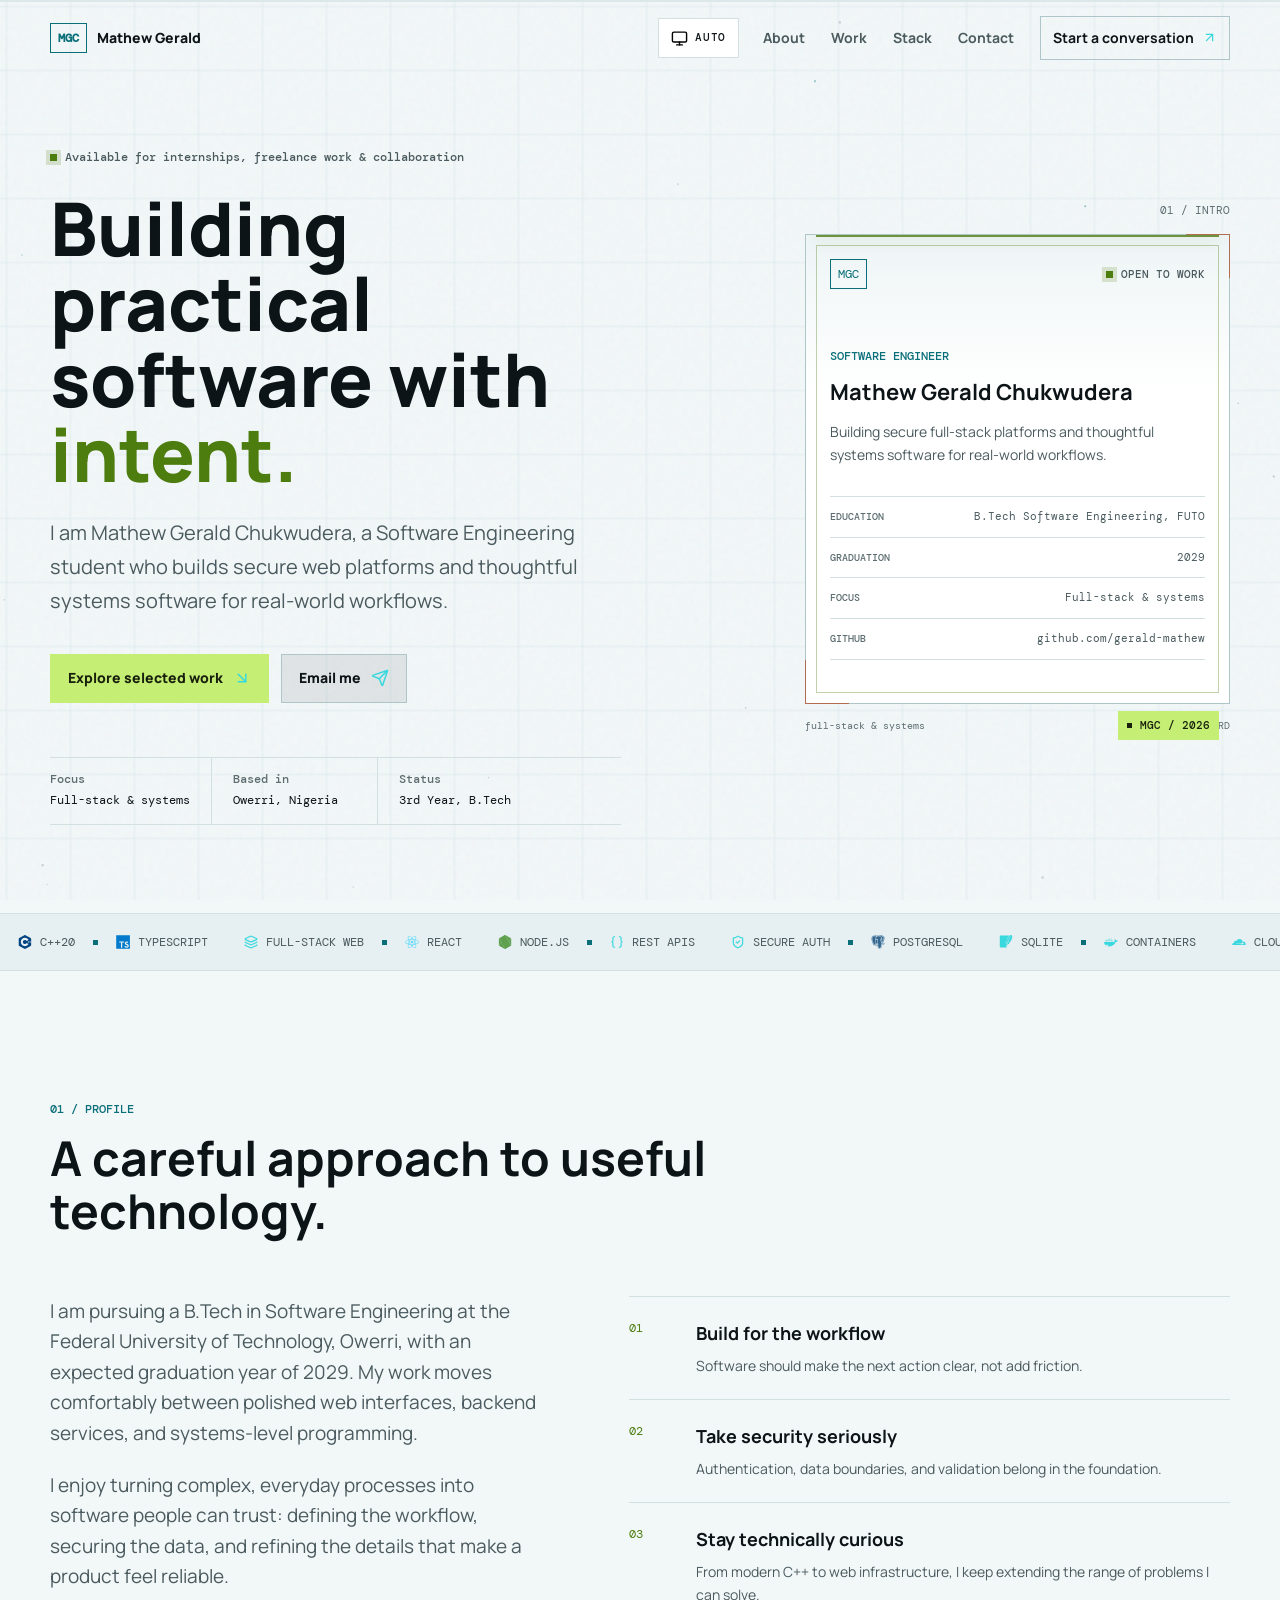
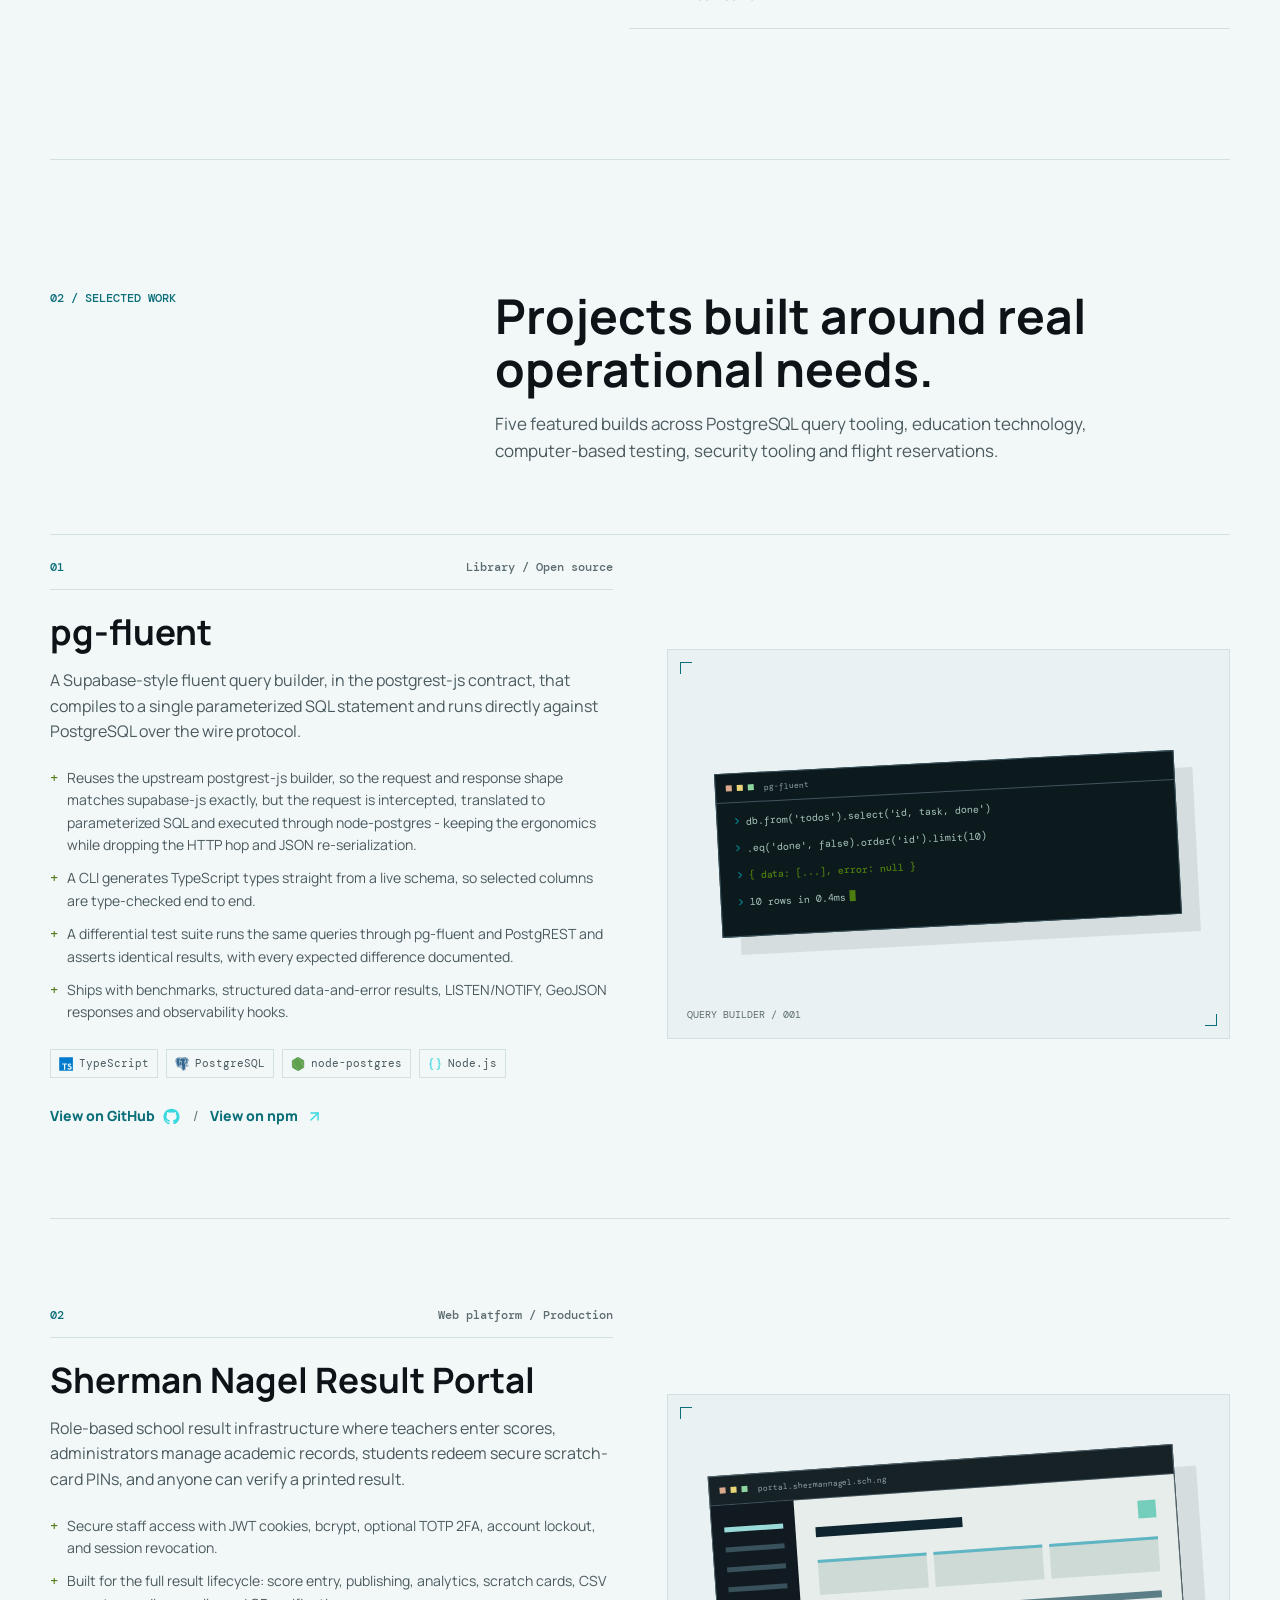
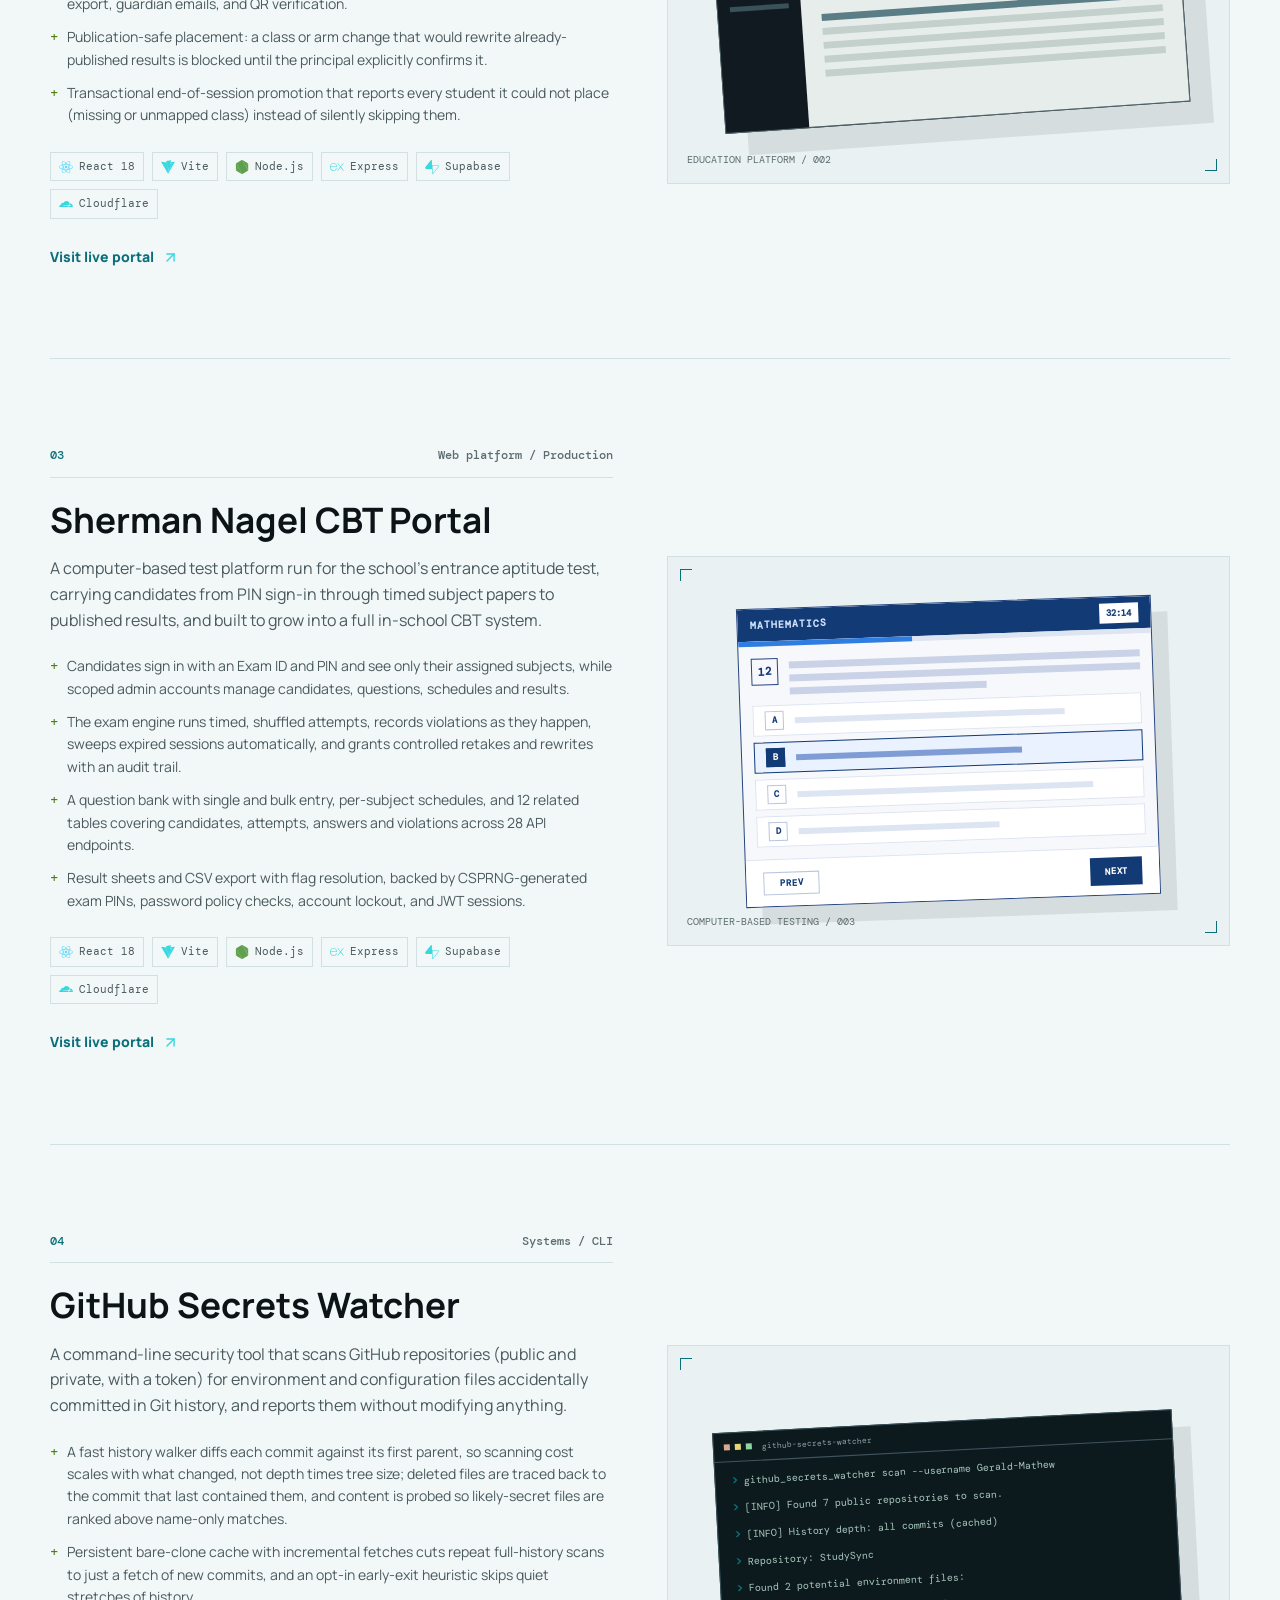
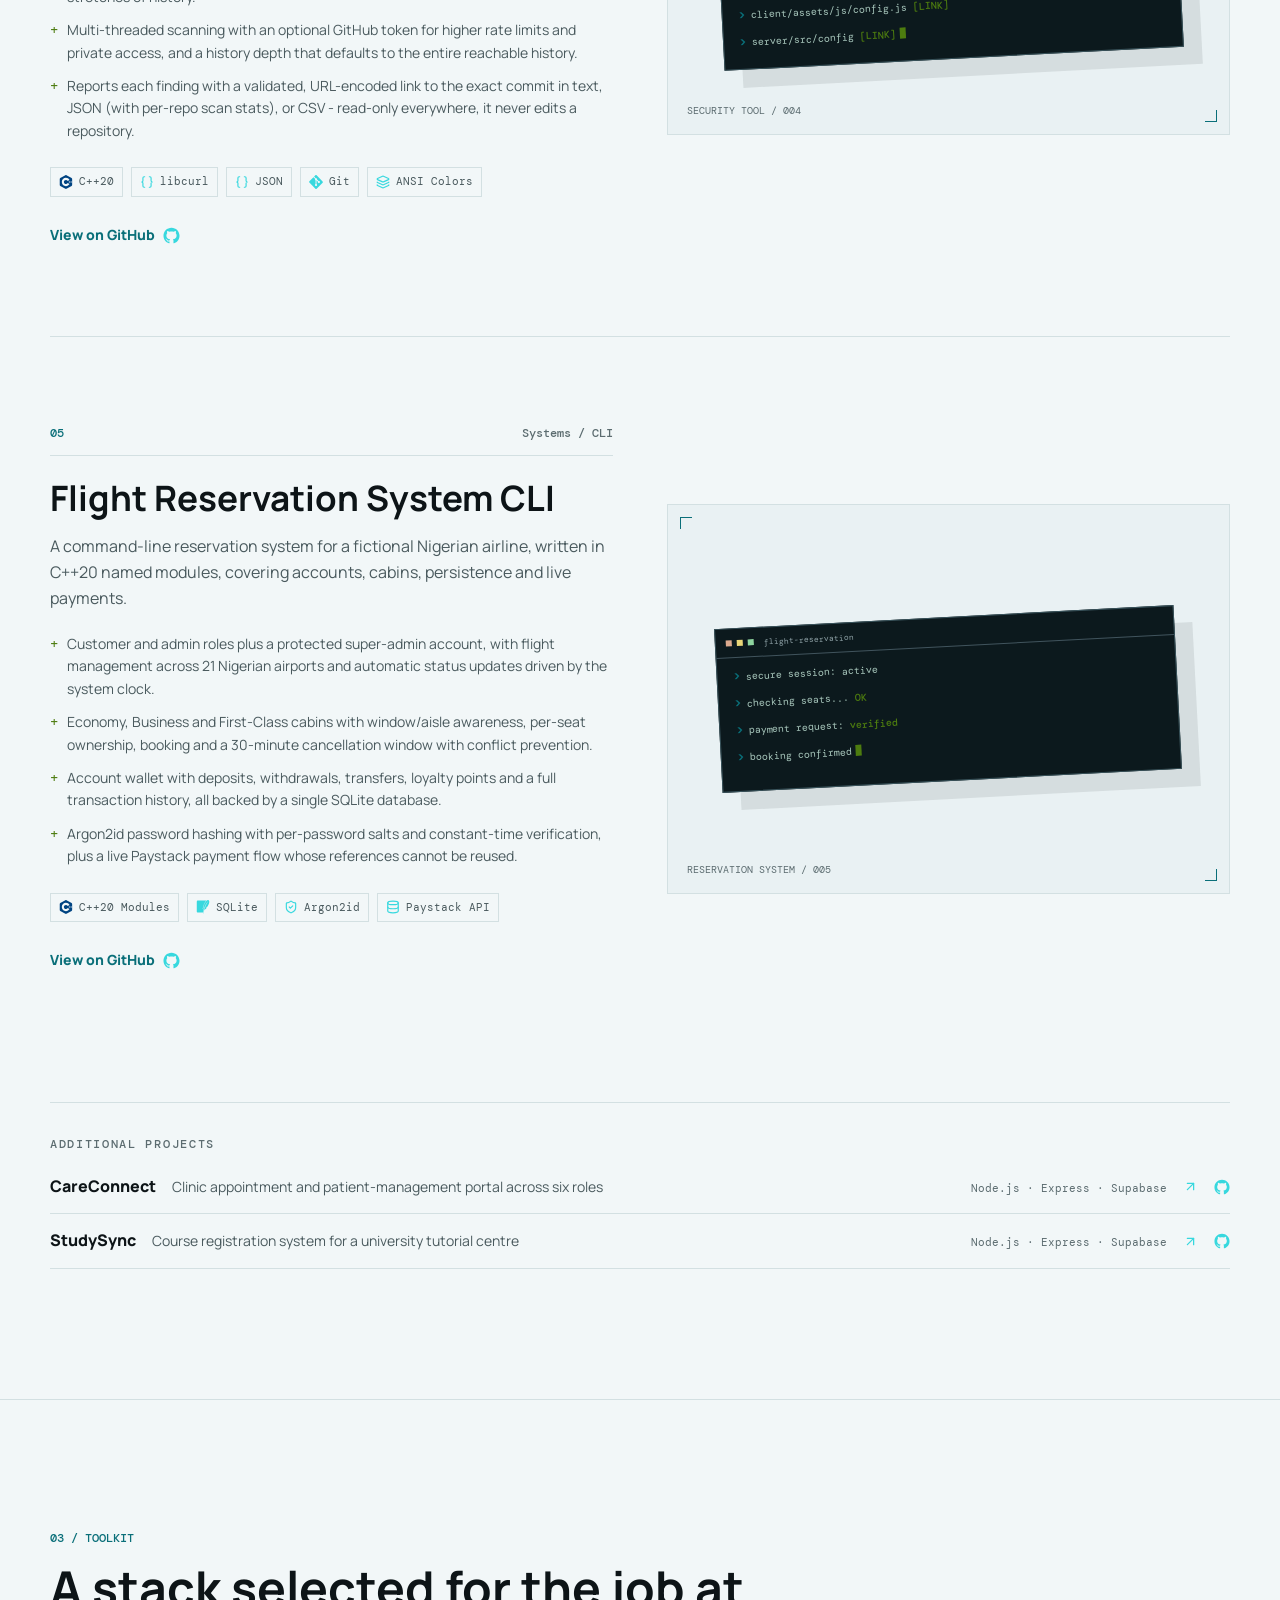
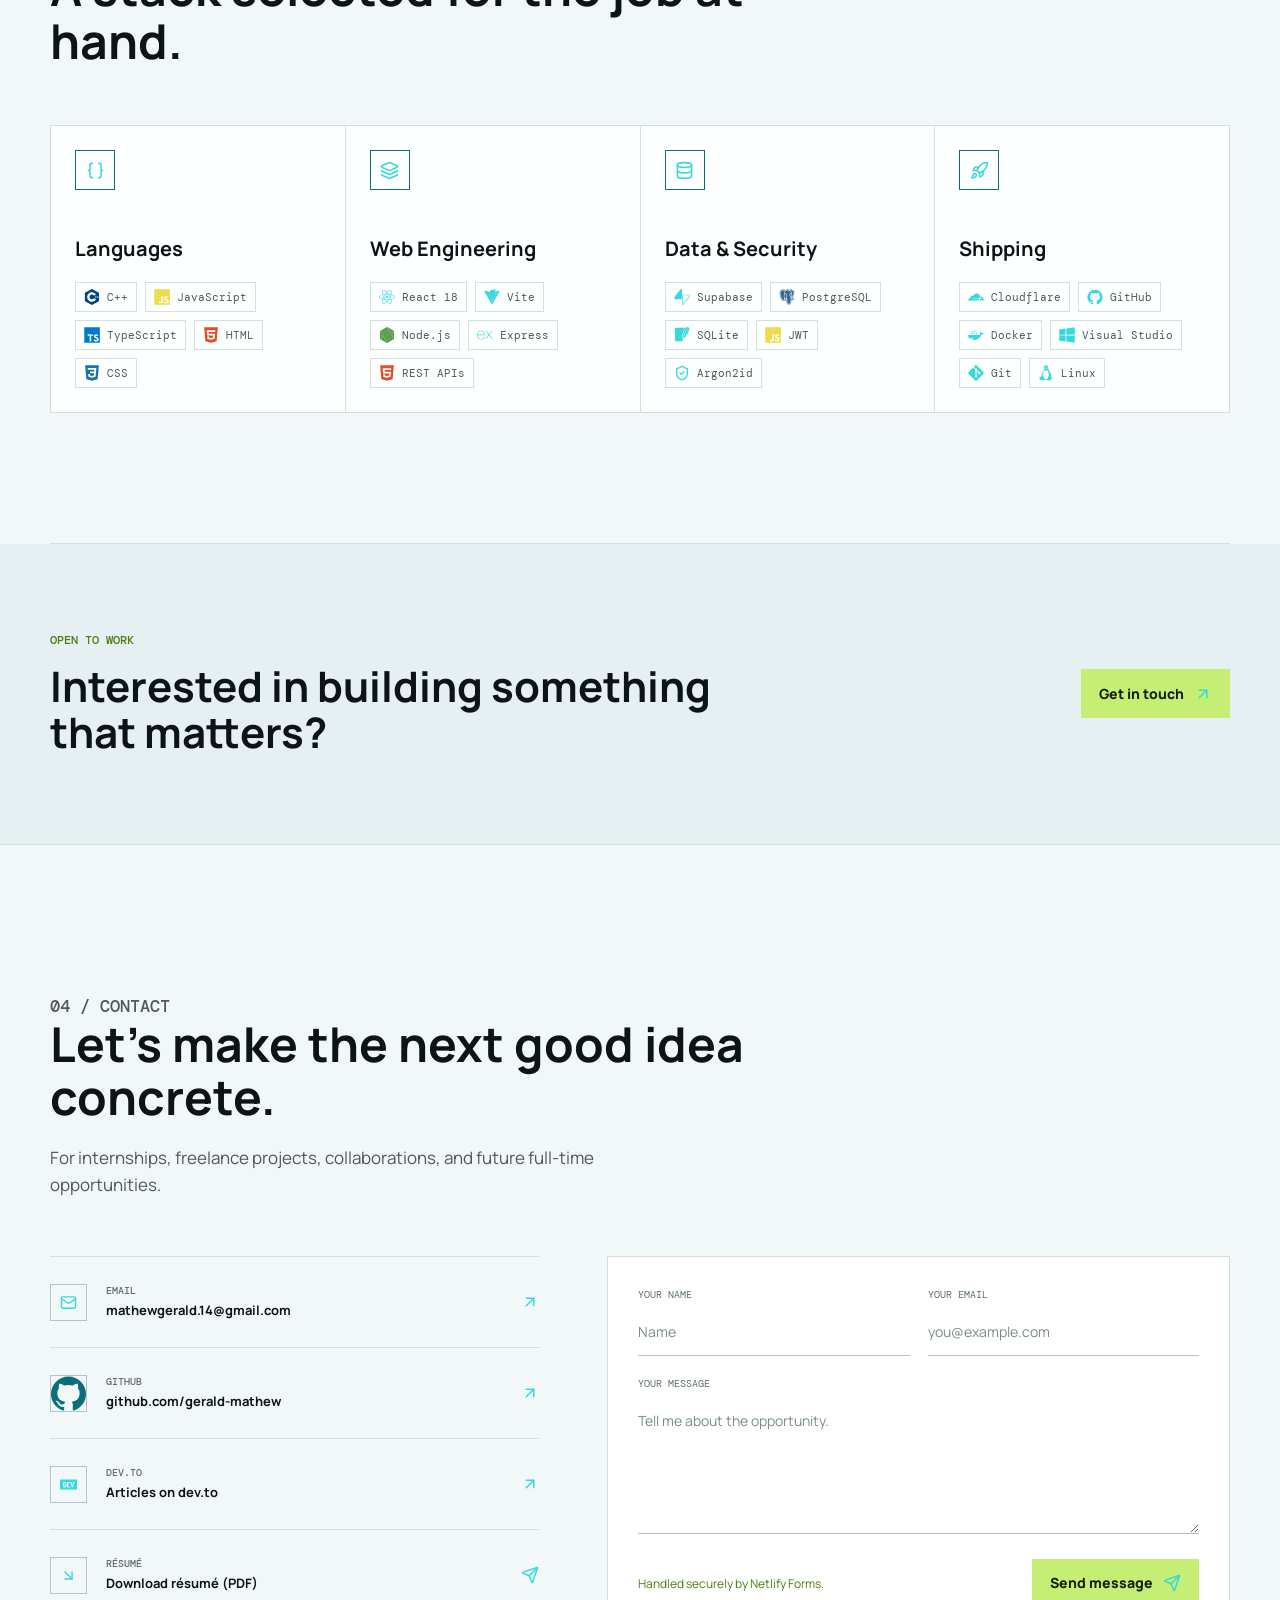
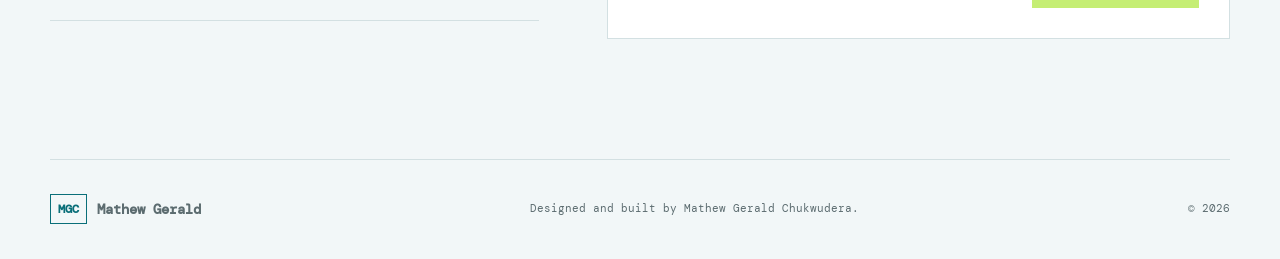
==== commit 98ca69e1: "Replace netlify.app domain with canonical gerald-mathew.me Update og:url, canonical link, sitemap, r" ====
--- a/index.html
+++ b/index.html
@@ -14,7 +14,7 @@
     <meta property="og:type" content="website">
     <meta property="og:title" content="Mathew Gerald | Software Engineer">
     <meta property="og:description" content="Building fast, scalable and user-focused applications with modern technologies.">
-    <meta property="og:url" content="https://gerald-mathew.netlify.app/">
+    <meta property="og:url" content="https://gerald-mathew.me/">
     <meta name="application-name" content="Mathew Gerald">
     <meta name="apple-mobile-web-app-title" content="Mathew Gerald">
     <meta name="twitter:card" content="summary">
@@ -30,15 +30,15 @@
     <link rel="icon" type="image/png" sizes="16x16" href="/assets/images/favicon-16x16.png">
     <link rel="apple-touch-icon" sizes="180x180" href="/assets/images/apple-touch-icon.png">
     <link rel="manifest" href="site.webmanifest">
-    <link rel="canonical" href="https://gerald-mathew.netlify.app/">
+    <link rel="canonical" href="https://gerald-mathew.me/">
     <script type="application/ld+json">
     {
       "@context": "https://schema.org",
       "@graph": [
         {
           "@type": "WebSite",
-          "@id": "https://gerald-mathew.netlify.app/#website",
-          "url": "https://gerald-mathew.netlify.app/",
+          "@id": "https://gerald-mathew.me/#website",
+          "url": "https://gerald-mathew.me/",
           "name": "Mathew Gerald",
           "alternateName": [
             "Mathew Gerald Chukwudera",
@@ -47,24 +47,24 @@
             "Mathew Gerald Portfolio"
           ],
           "inLanguage": "en",
-          "publisher": { "@id": "https://gerald-mathew.netlify.app/#person" }
+          "publisher": { "@id": "https://gerald-mathew.me/#person" }
         },
         {
           "@type": "ProfilePage",
-          "@id": "https://gerald-mathew.netlify.app/#profilepage",
-          "url": "https://gerald-mathew.netlify.app/",
+          "@id": "https://gerald-mathew.me/#profilepage",
+          "url": "https://gerald-mathew.me/",
           "name": "Mathew Gerald | Software Engineer",
-          "isPartOf": { "@id": "https://gerald-mathew.netlify.app/#website" },
-          "about": { "@id": "https://gerald-mathew.netlify.app/#person" },
-          "mainEntity": { "@id": "https://gerald-mathew.netlify.app/#person" },
+          "isPartOf": { "@id": "https://gerald-mathew.me/#website" },
+          "about": { "@id": "https://gerald-mathew.me/#person" },
+          "mainEntity": { "@id": "https://gerald-mathew.me/#person" },
           "inLanguage": "en"
         },
         {
           "@type": "Person",
-          "@id": "https://gerald-mathew.netlify.app/#person",
+          "@id": "https://gerald-mathew.me/#person",
           "name": "Mathew Gerald Chukwudera",
           "alternateName": [ "Mathew Gerald", "Gerald Mathew", "MGC" ],
-          "url": "https://gerald-mathew.netlify.app/",
+          "url": "https://gerald-mathew.me/",
           "jobTitle": "Full-Stack Web Developer",
           "description": "Full-stack web developer building fast, scalable, and user-focused web applications with modern technologies.",
           "email": "mailto:mathewgerald.14@gmail.com",
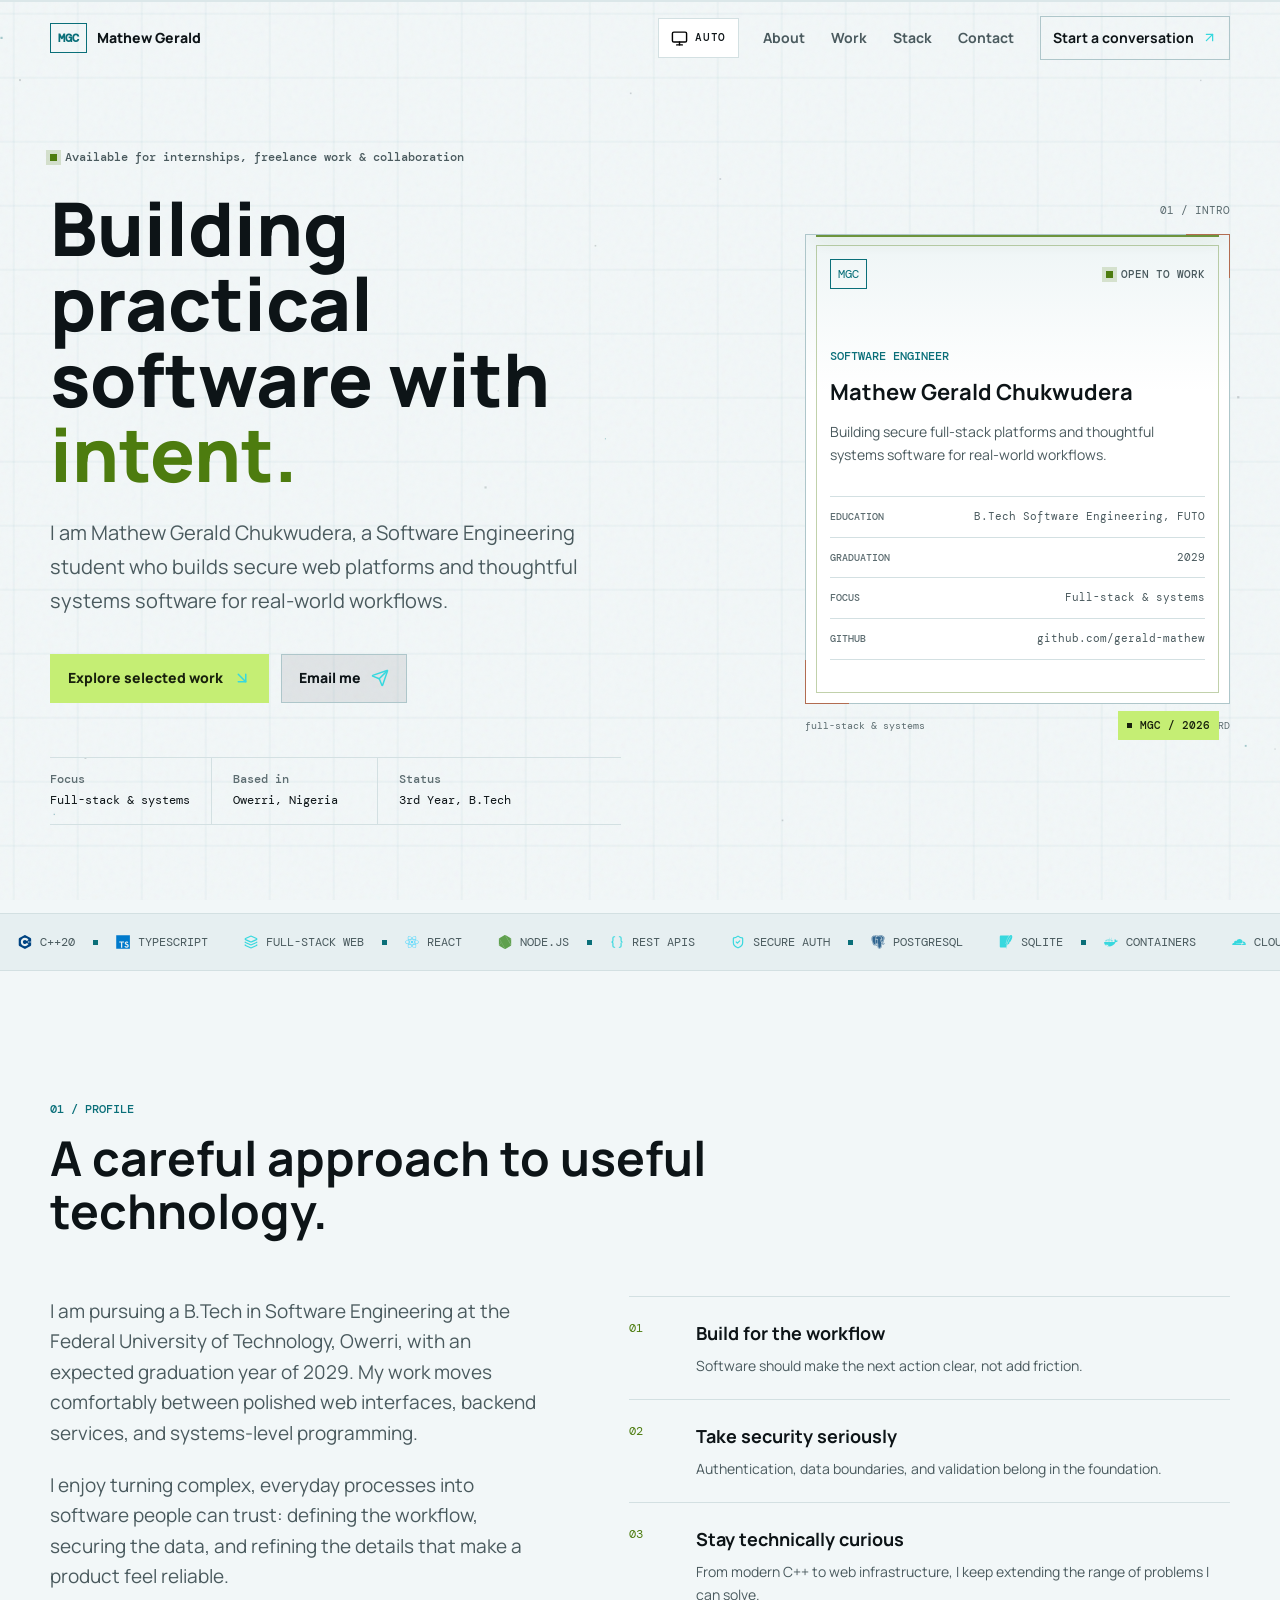
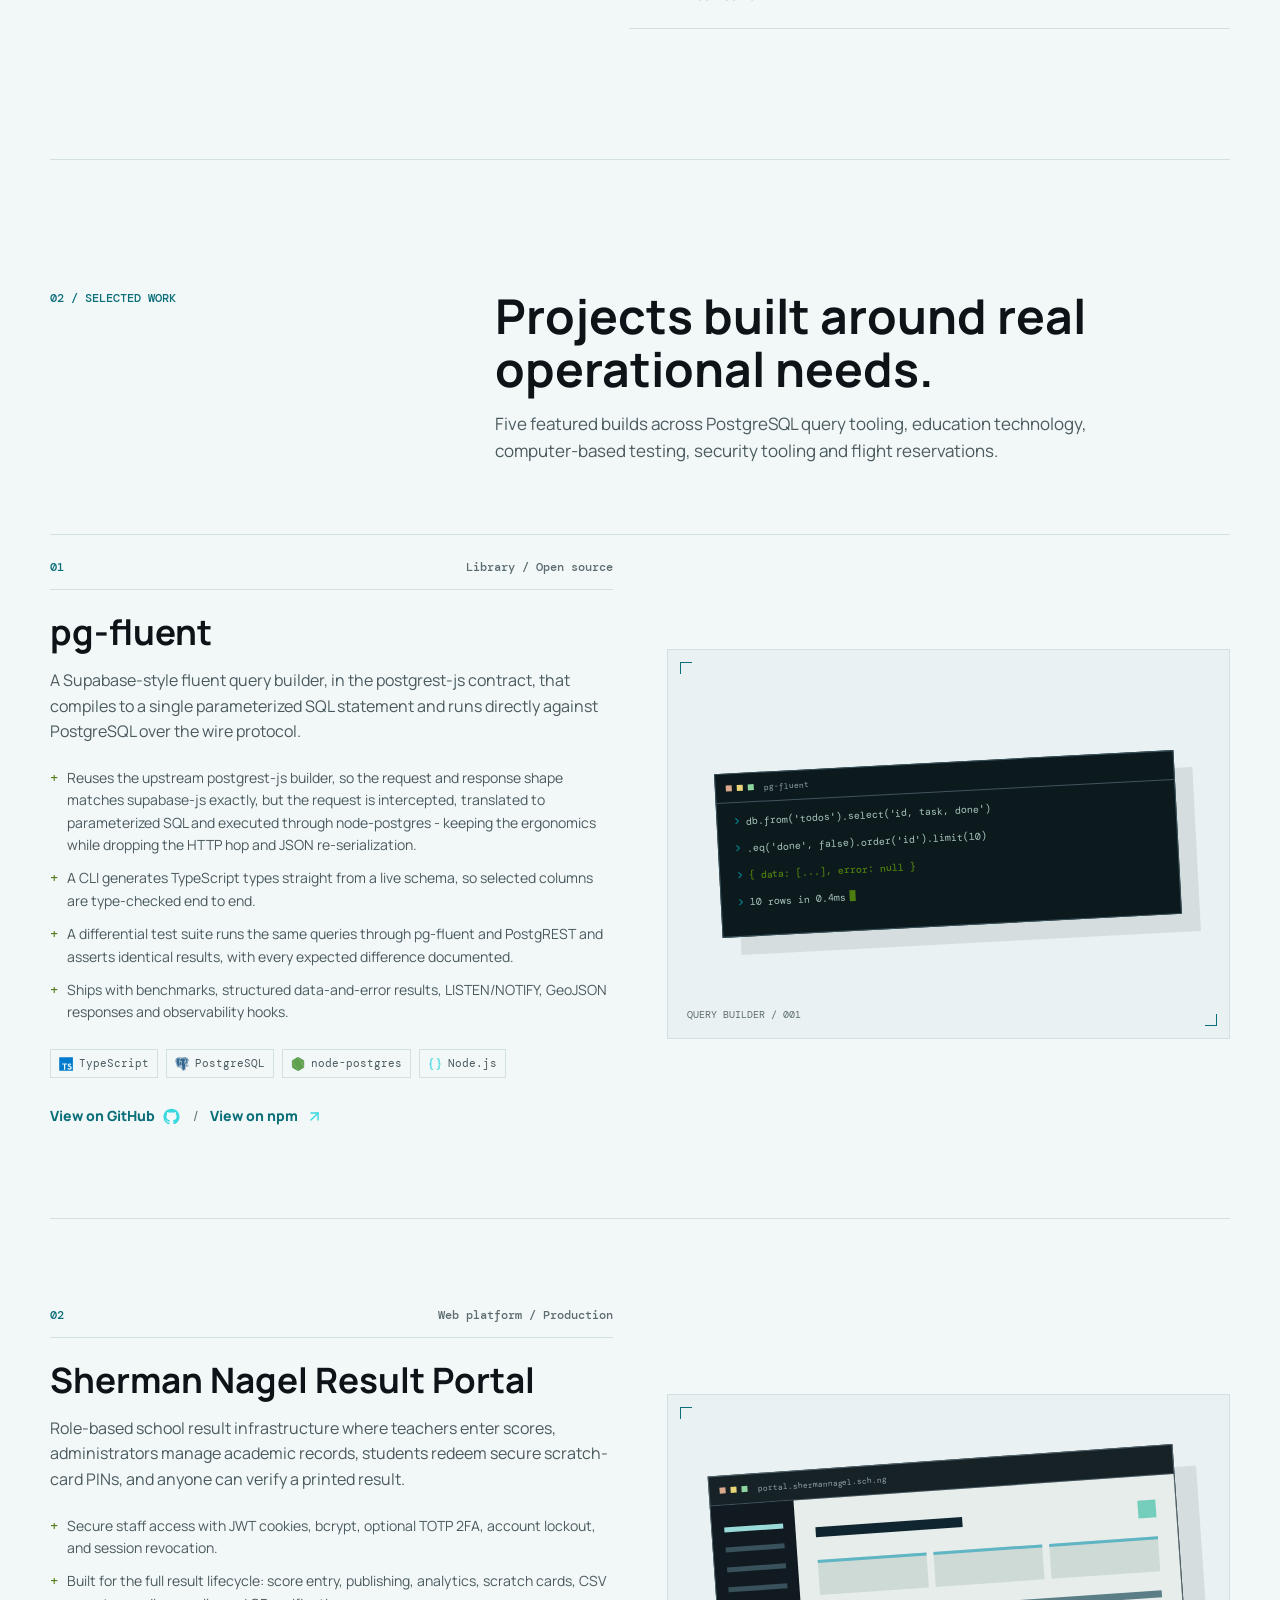
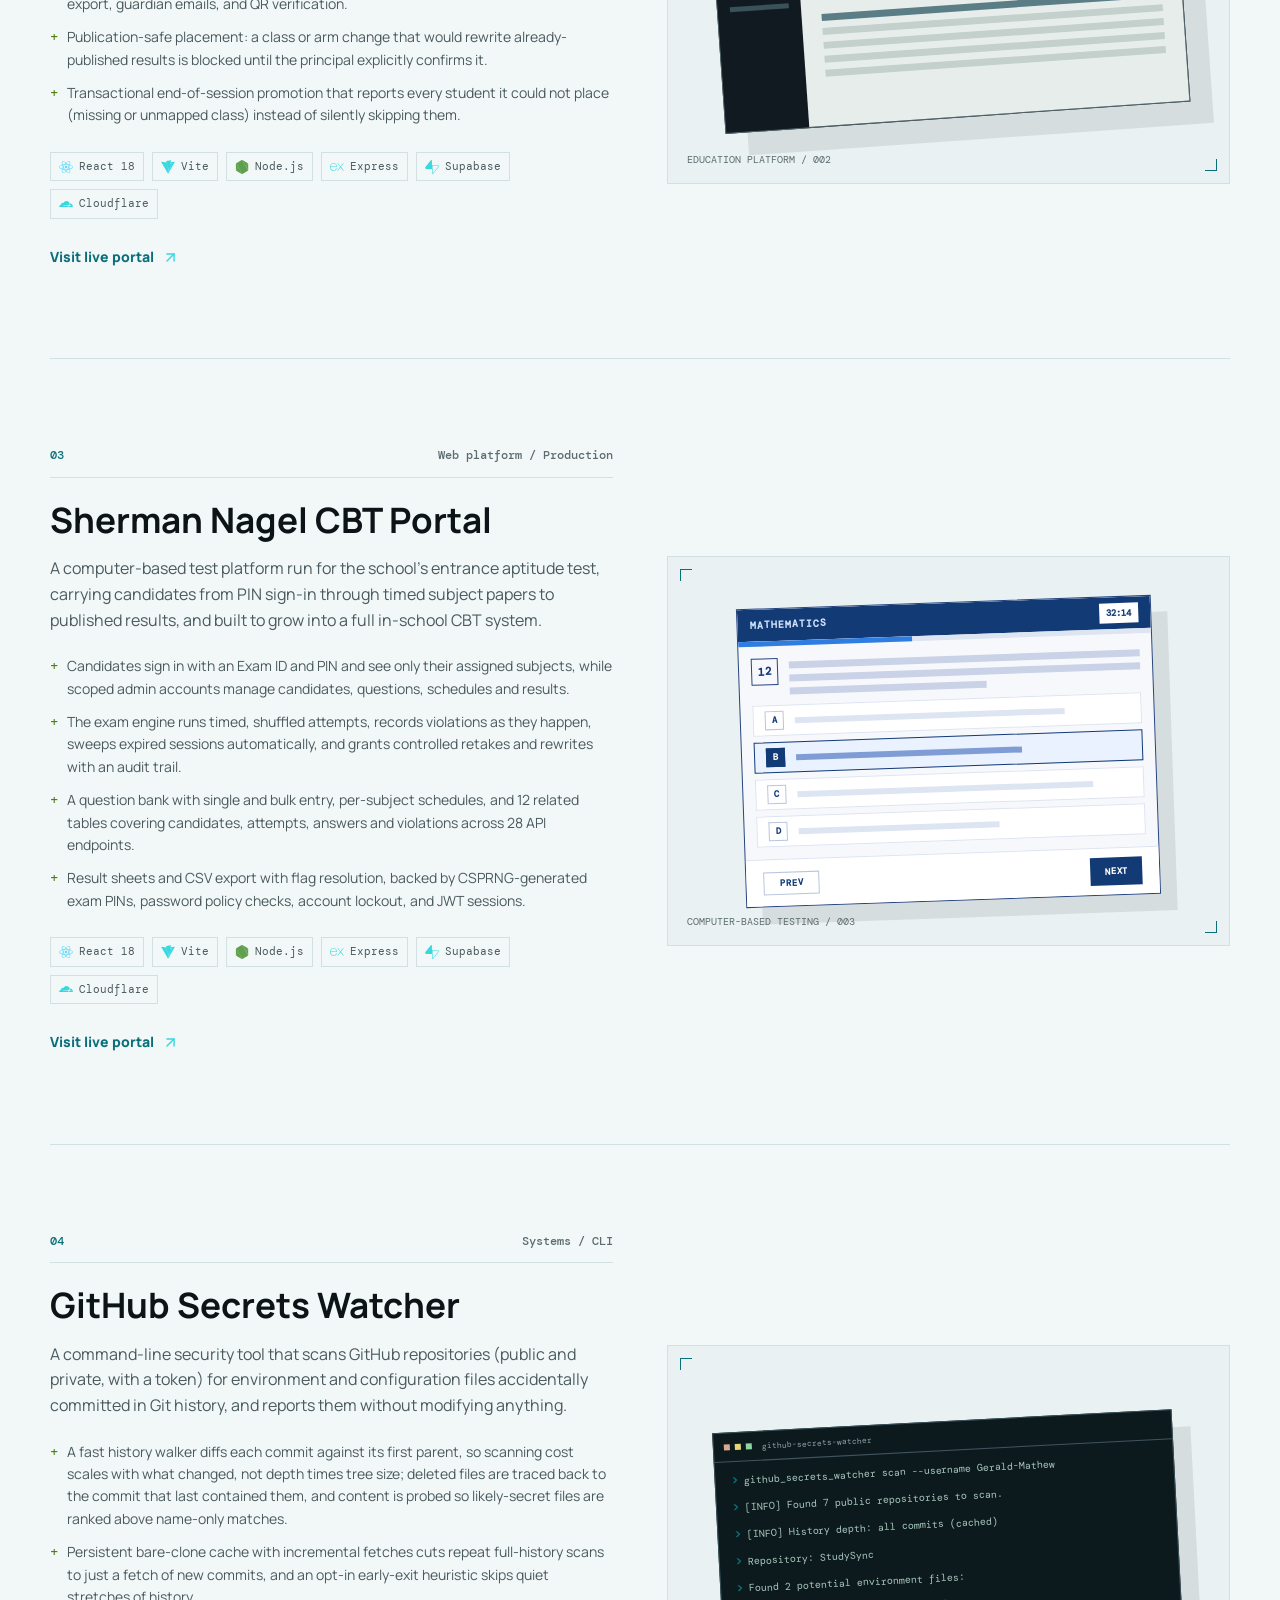
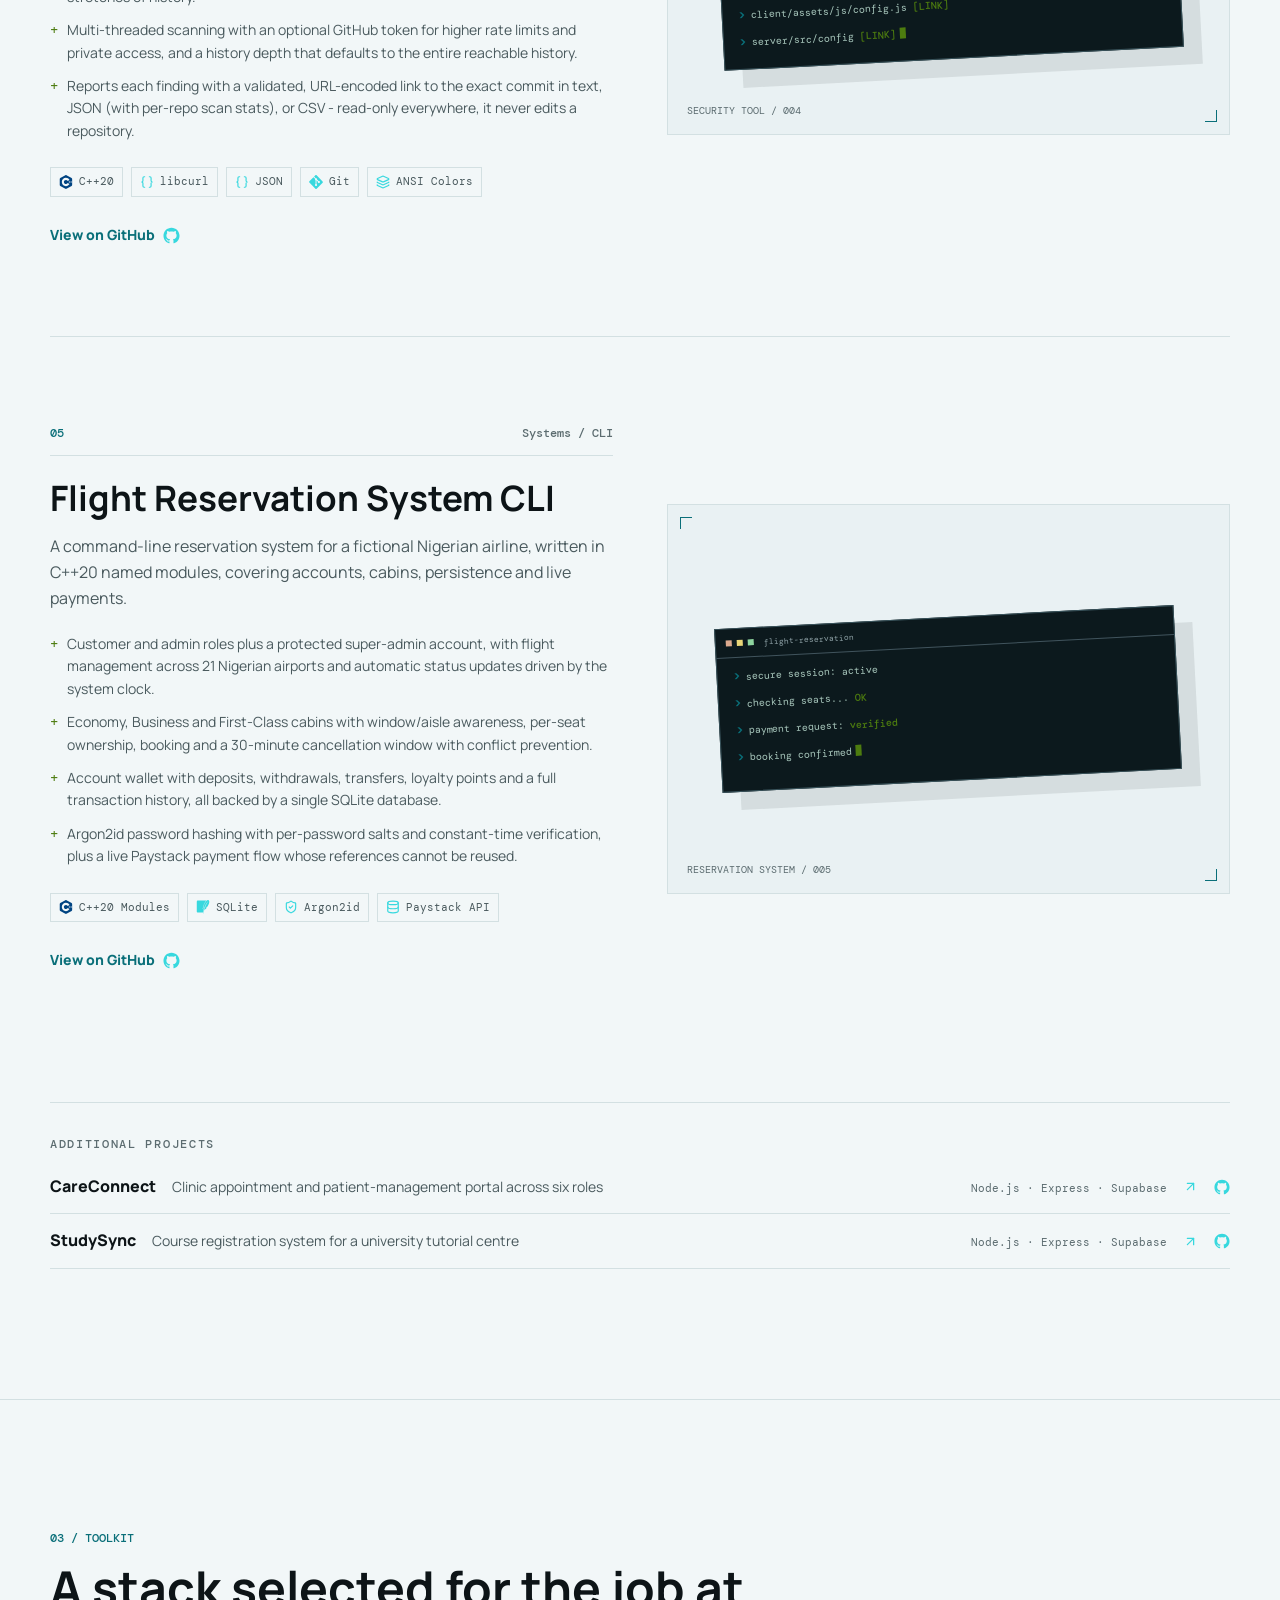
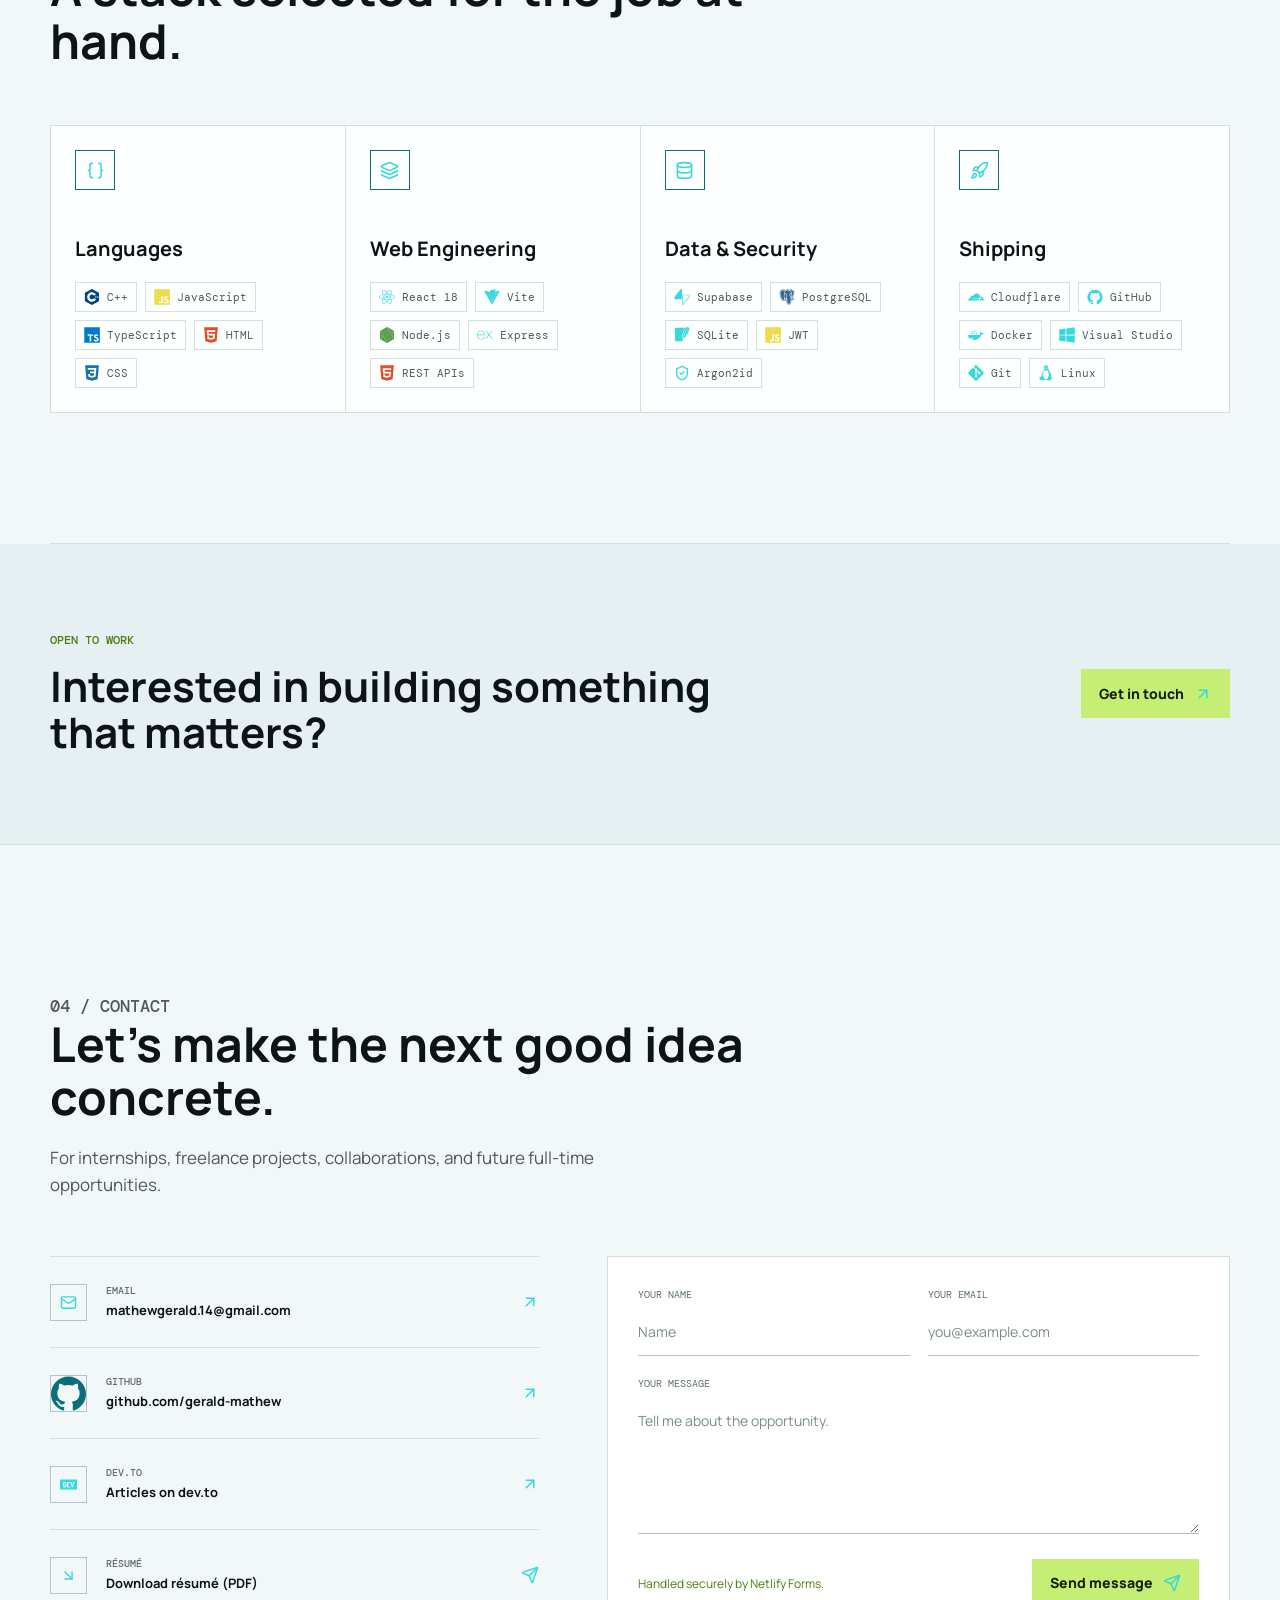
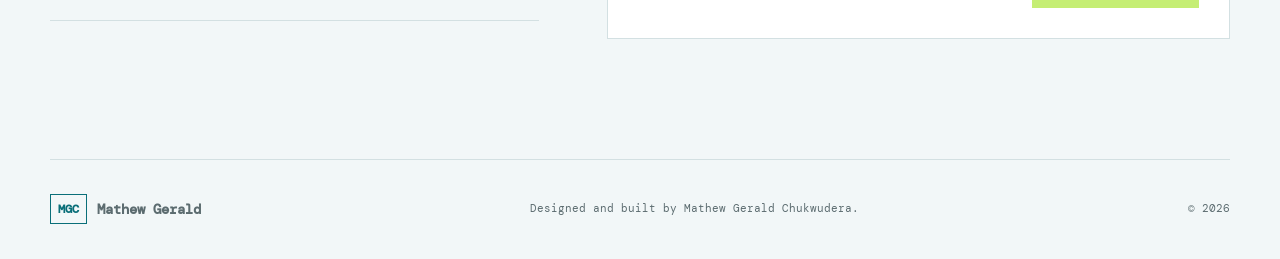
==== commit 52562d1d: "Update live site link in README.md, update ld+json fields for SEO" ====
--- a/index.html
+++ b/index.html
@@ -1,7 +1,7 @@
 <!doctype html>
 <html lang="en">
   <head>
-    <title>Mathew Gerald Chukwudera | Software Engineer</title>
+    <title>Mathew Gerald | Software Engineer</title>
     <meta charset="UTF-8" />
     <meta name="viewport" content="width=device-width, initial-scale=1.0" />
     <meta name="description" content="Portfolio of Mathew Gerald Chukwudera, software engineering student and full-stack developer." />
@@ -34,21 +34,23 @@
     <script type="application/ld+json">
     {
       "@context": "https://schema.org",
+      "@type": "WebSite",
+      "@id": "https://gerald-mathew.me/#website",
+      "name": "Mathew Gerald",
+      "alternateName": [
+        "Mathew Gerald | Software Engineer",
+        "Mathew Gerald Chukwudera",
+        "Gerald Mathew",
+        "MGC"
+      ],
+      "url": "https://gerald-mathew.me/",
+      "inLanguage": "en"
+    }
+    </script>
+    <script type="application/ld+json">
+    {
+      "@context": "https://schema.org",
       "@graph": [
-        {
-          "@type": "WebSite",
-          "@id": "https://gerald-mathew.me/#website",
-          "url": "https://gerald-mathew.me/",
-          "name": "Mathew Gerald",
-          "alternateName": [
-            "Mathew Gerald Chukwudera",
-            "Gerald Mathew",
-            "MGC",
-            "Mathew Gerald Portfolio"
-          ],
-          "inLanguage": "en",
-          "publisher": { "@id": "https://gerald-mathew.me/#person" }
-        },
         {
           "@type": "ProfilePage",
           "@id": "https://gerald-mathew.me/#profilepage",
@@ -65,10 +67,19 @@
           "name": "Mathew Gerald Chukwudera",
           "alternateName": [ "Mathew Gerald", "Gerald Mathew", "MGC" ],
           "url": "https://gerald-mathew.me/",
-          "jobTitle": "Full-Stack Web Developer",
+          "jobTitle": "Software Engineer",
           "description": "Full-stack web developer building fast, scalable, and user-focused web applications with modern technologies.",
           "email": "mailto:mathewgerald.14@gmail.com",
-          "sameAs": [ "https://github.com/gerald-mathew", "https://dev.to/gerald-mathew" ],
+          "sameAs": [
+            "https://github.com/gerald-mathew",
+            "https://dev.to/gerald-mathew"
+            "https://x.com/gerald_mathew_",
+            "https://t.me/gerald_mathew"
+          ],
+          "knowsLanguage": [
+            "en",
+            "ig"
+          ],
           "knowsAbout": [
             "C++",
             "JavaScript",
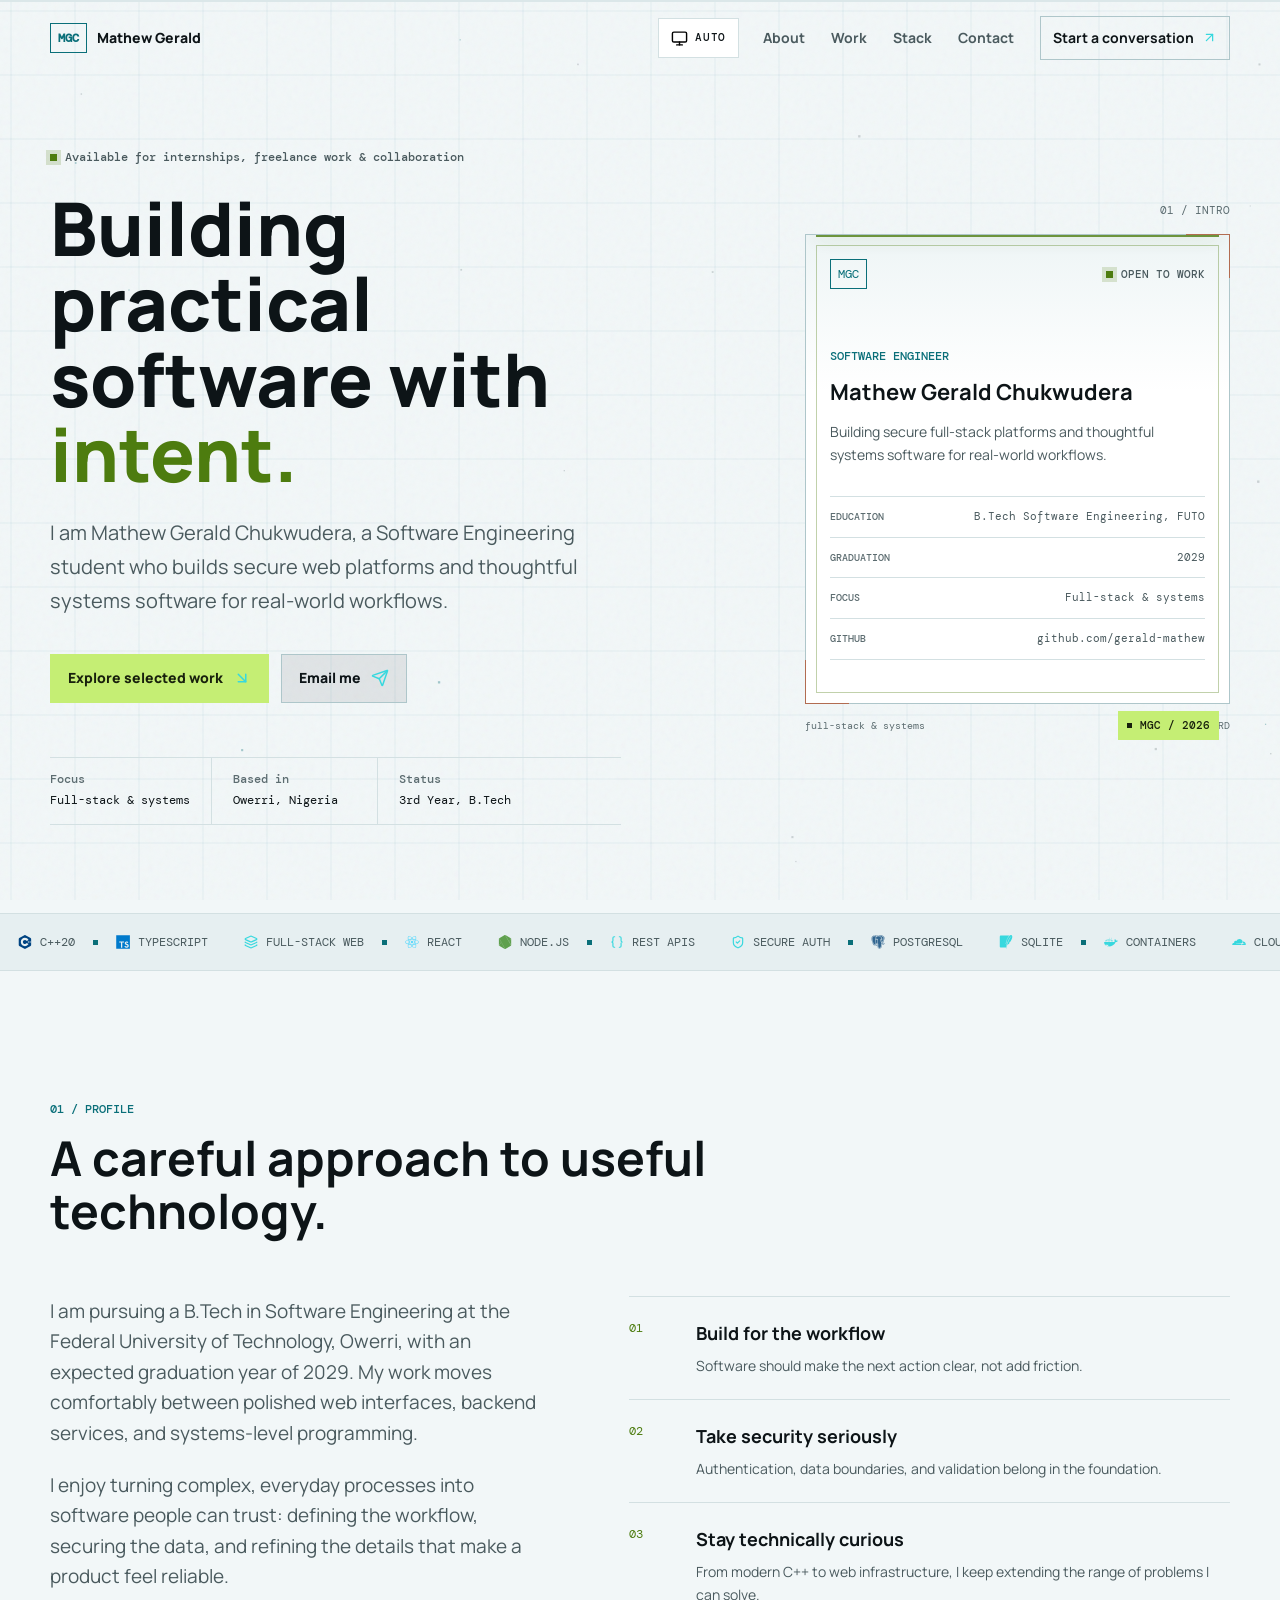
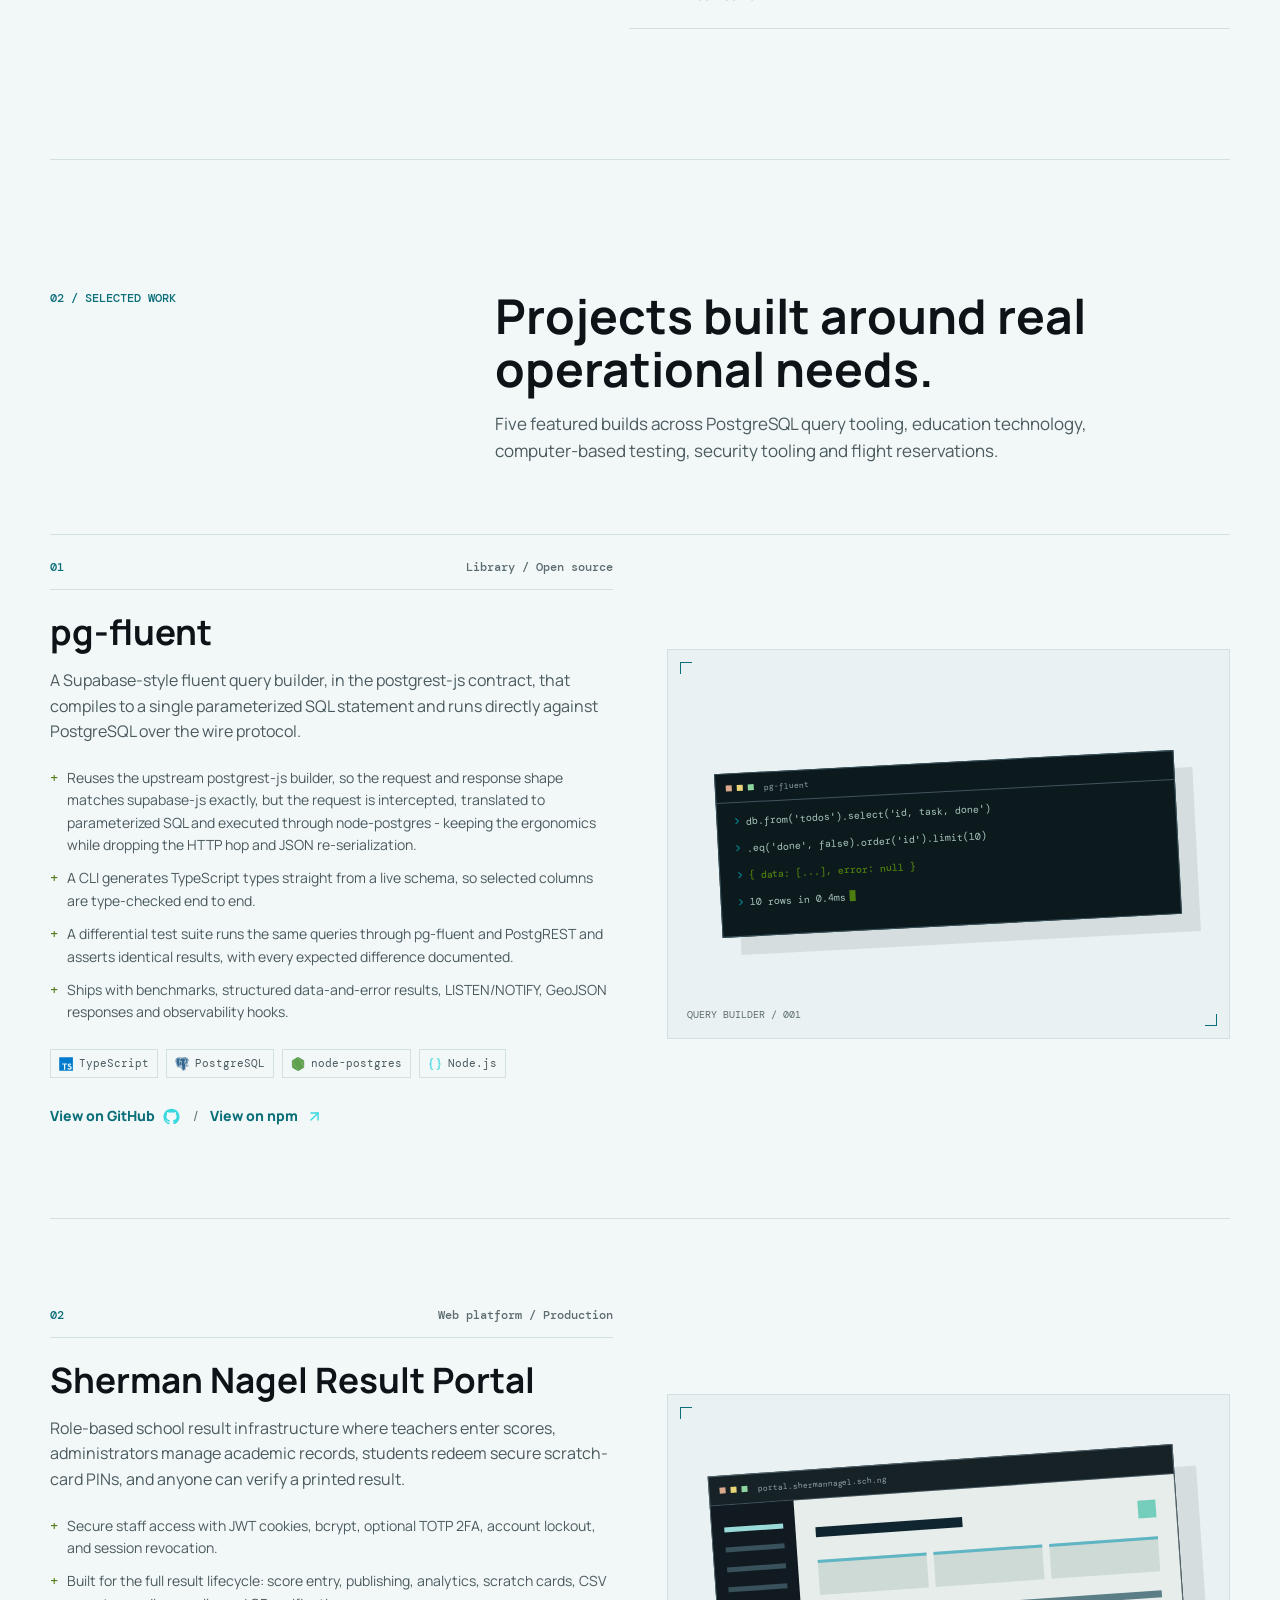
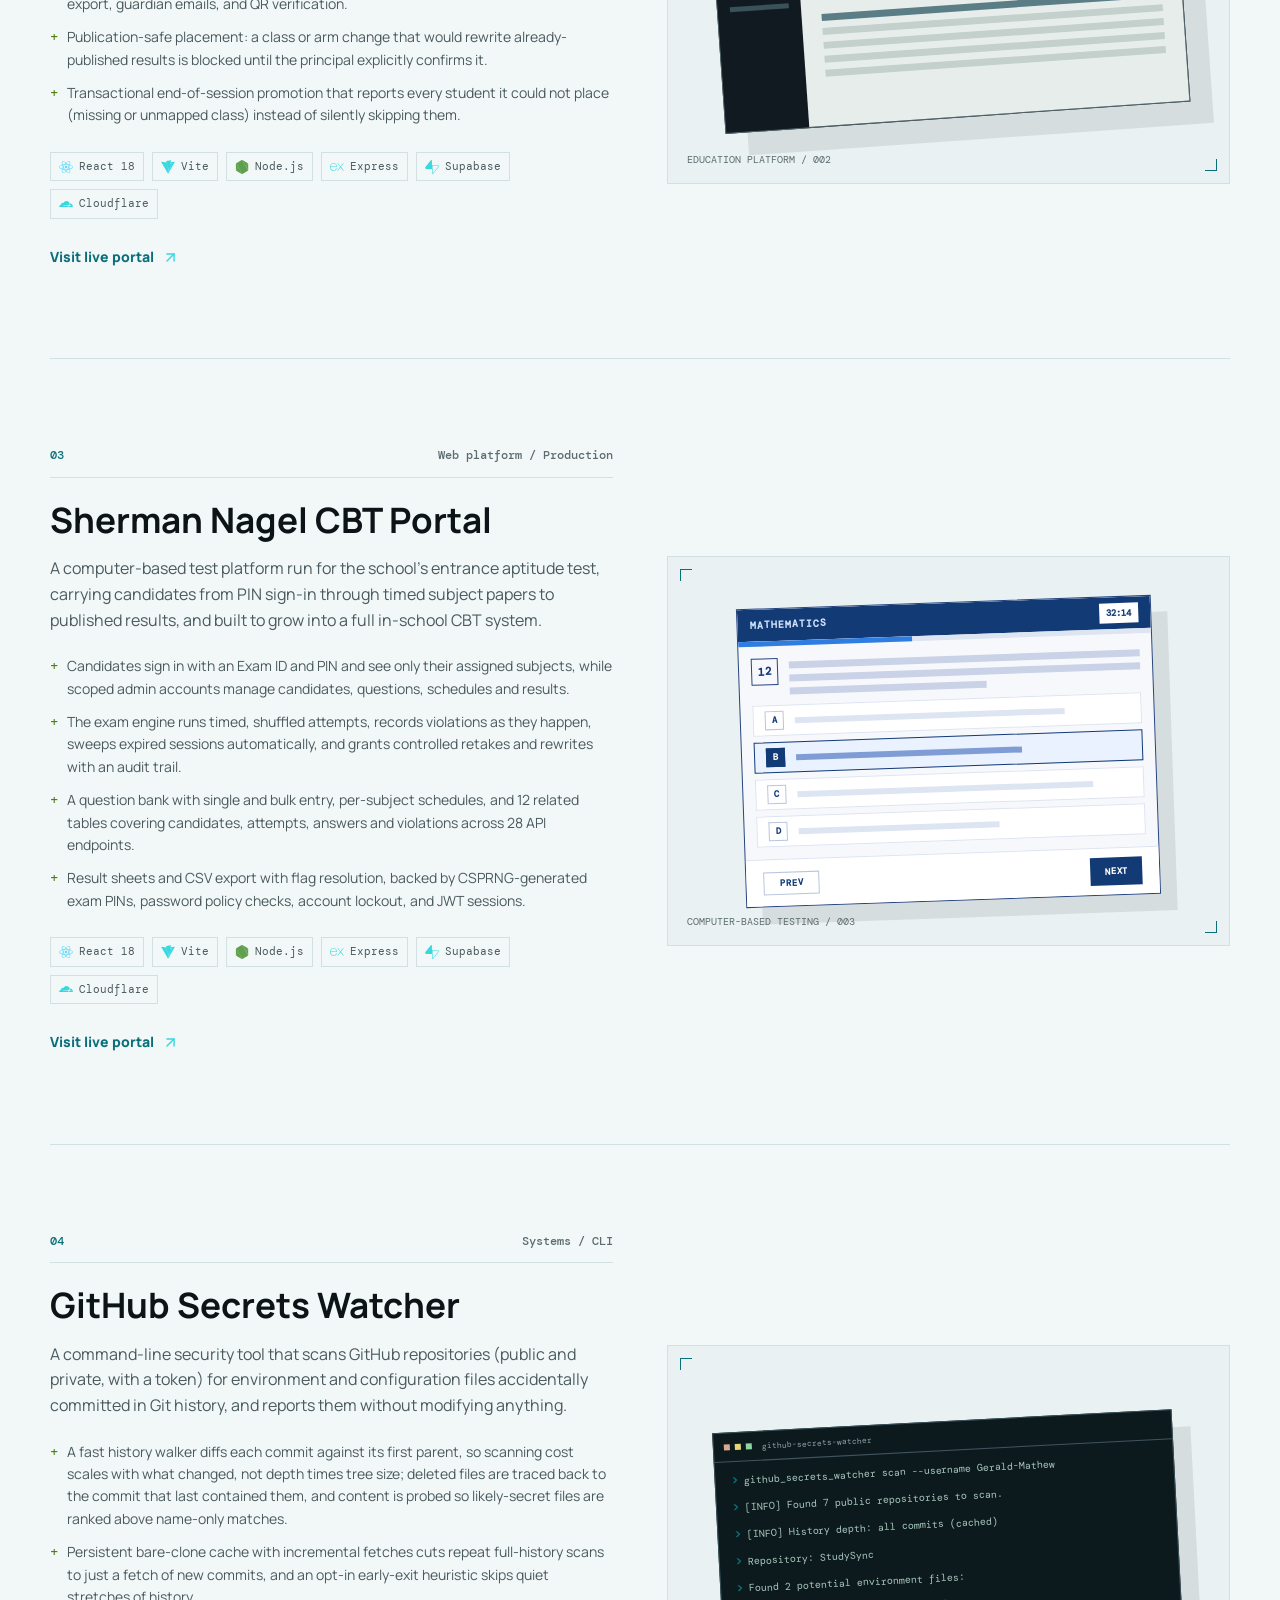
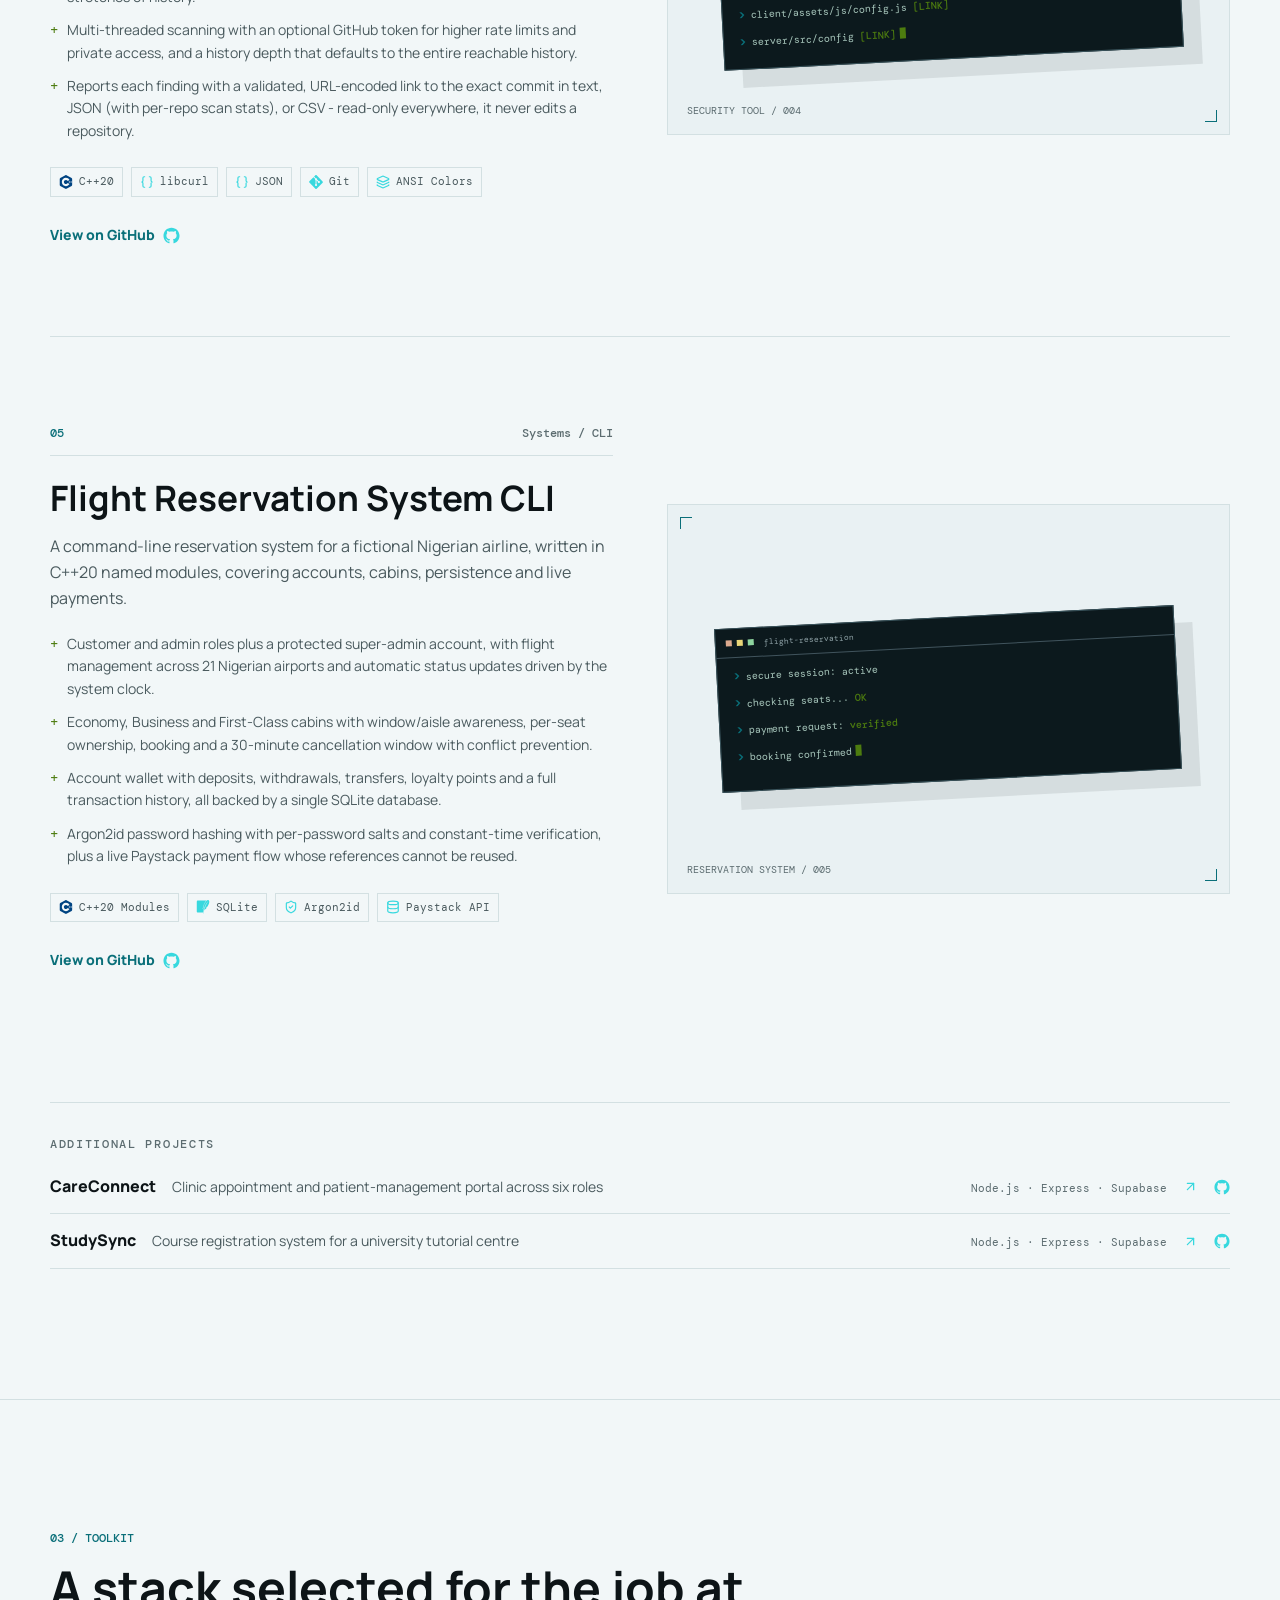
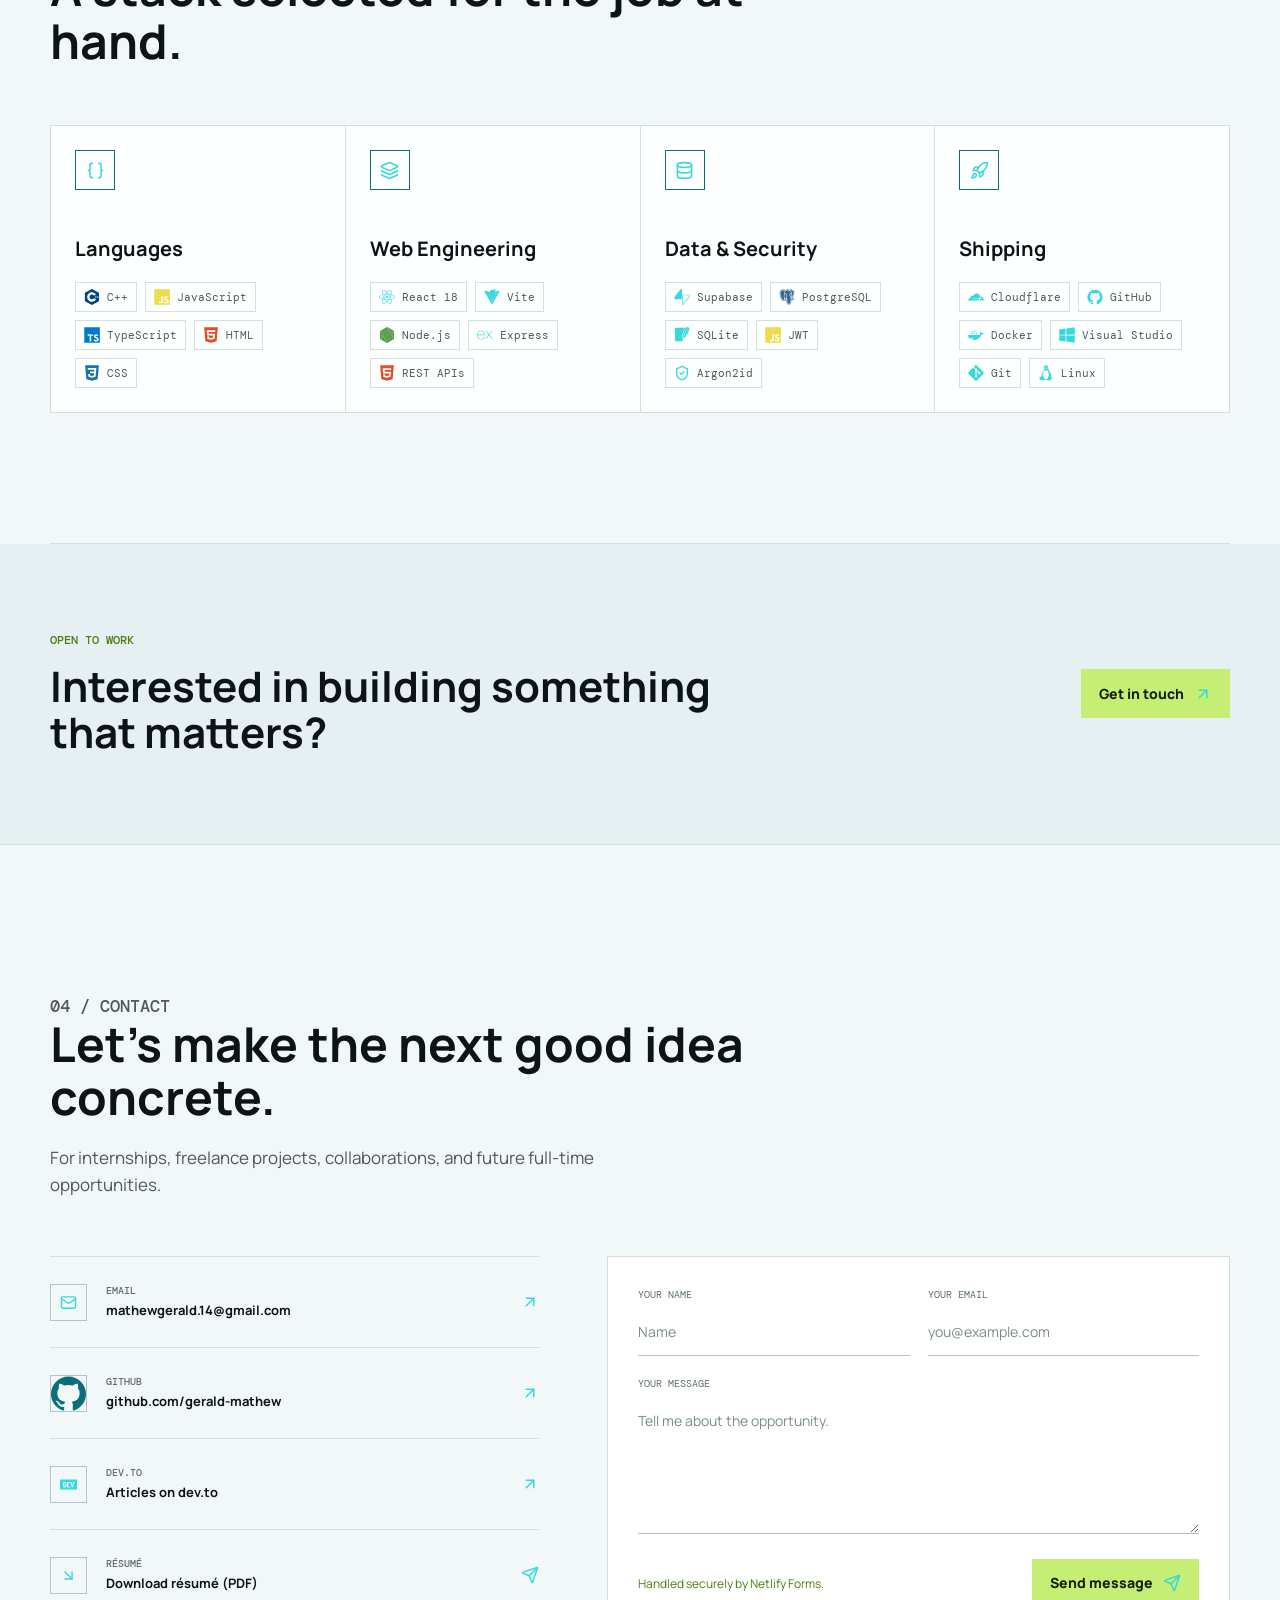
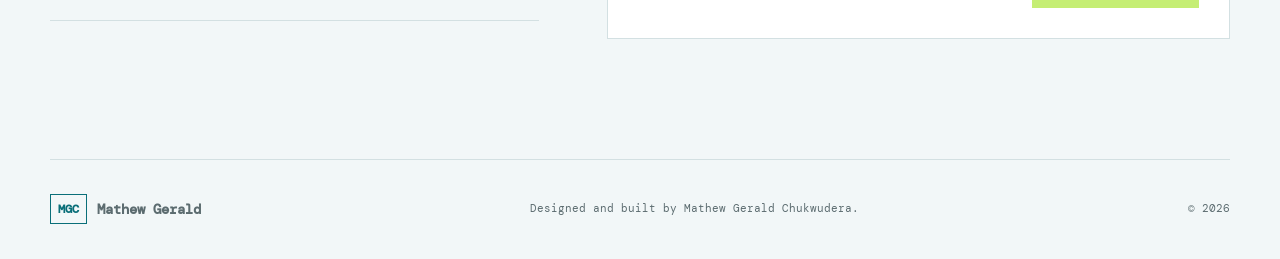
==== commit 353d77b3: "Fix formatting of social media links in index.html" ====
--- a/index.html
+++ b/index.html
@@ -72,7 +72,7 @@
           "email": "mailto:mathewgerald.14@gmail.com",
           "sameAs": [
             "https://github.com/gerald-mathew",
-            "https://dev.to/gerald-mathew"
+            "https://dev.to/gerald-mathew",
             "https://x.com/gerald_mathew_",
             "https://t.me/gerald_mathew"
           ],
@@ -390,4 +390,4 @@
 
     <script src="/assets/script.js"></script>
   </body>
-</html>+</html>
